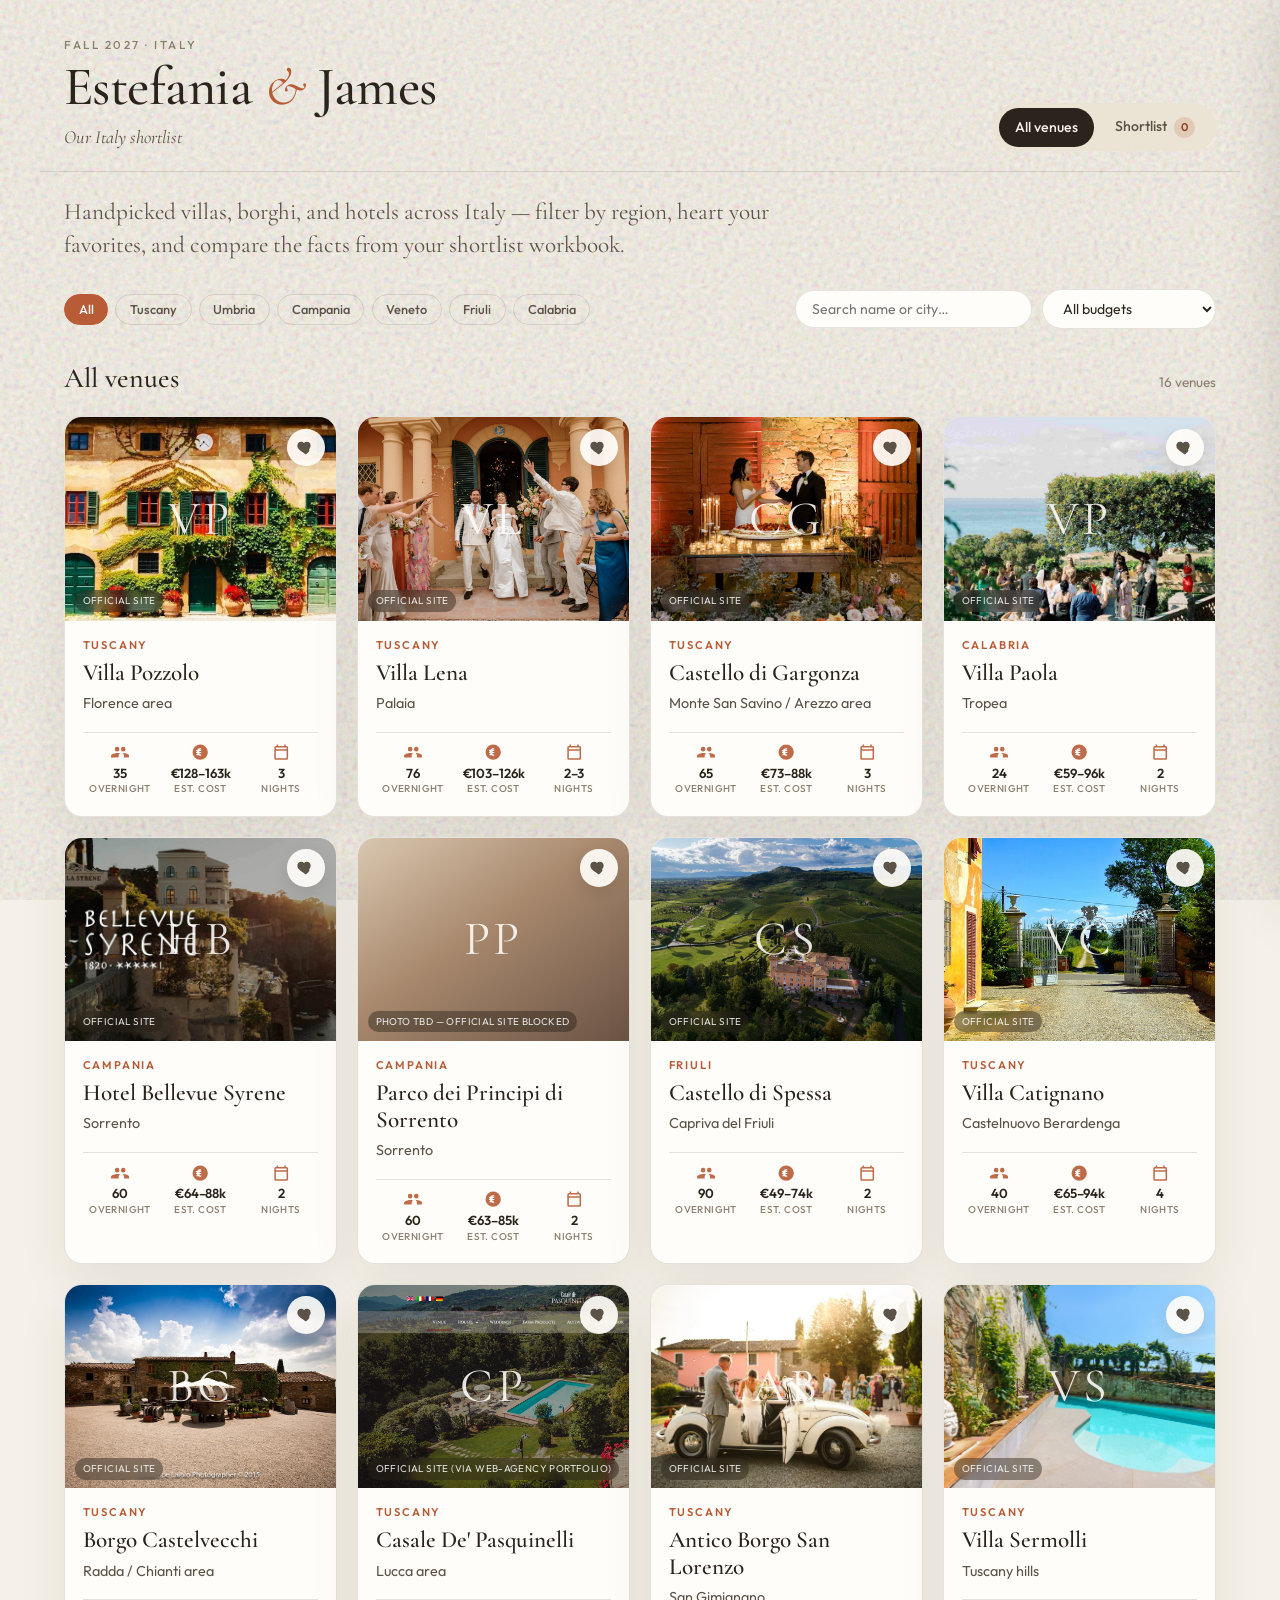
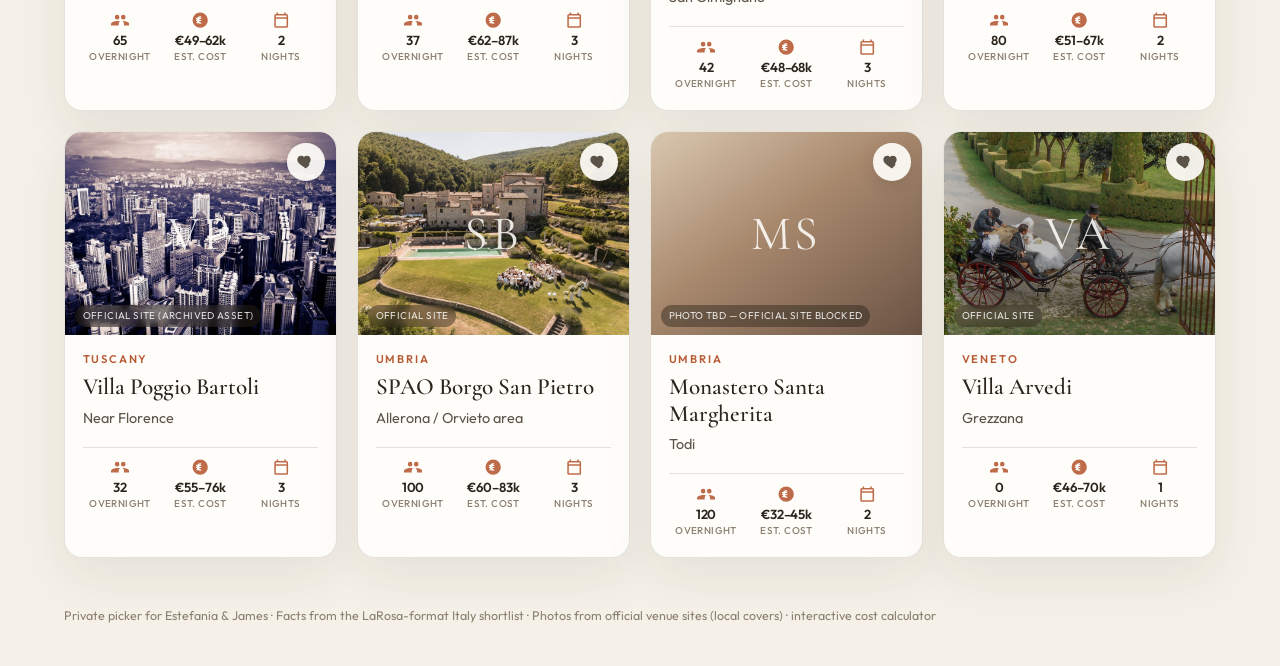
==== Estefania_James_Italy_Venues_standalone.html @ dce8885c "Initial Italy venues shortlist site for Estefania & James." ====
<!DOCTYPE html>
<html lang="en">
<head>
  <meta charset="UTF-8" />
  <meta name="viewport" content="width=device-width, initial-scale=1" />
  <meta name="theme-color" content="#f6f1e8" />
  <title>Estefania &amp; James · Italy Venues</title>
  <meta name="description" content="Private Italy wedding venue shortlist for Estefania & James — Fall 2027." />
  <link rel="preconnect" href="https://fonts.googleapis.com" />
  <link rel="preconnect" href="https://fonts.gstatic.com" crossorigin />
  <link href="https://fonts.googleapis.com/css2?family=Cormorant+Garamond:ital,wght@0,400;0,500;0,600;0,700;1,400;1,500&family=Outfit:wght@300;400;500;600&display=swap" rel="stylesheet" />
  <style>
:root {
  --cream: #f6f1e8;
  --cream-deep: #ebe3d4;
  --ink: #2a241c;
  --ink-soft: #5c5348;
  --muted: #8a7f70;
  --line: rgba(42, 36, 28, 0.12);
  --terracotta: #b85c38;
  --terracotta-deep: #8f3f22;
  --sage: #6b7f6a;
  --gold: #c4a574;
  --card: #fffdf9;
  --shadow: 0 18px 50px rgba(42, 36, 28, 0.08);
  --radius: 18px;
  --serif: "Cormorant Garamond", Georgia, "Times New Roman", serif;
  --sans: "Outfit", system-ui, -apple-system, sans-serif;
}

*, *::before, *::after { box-sizing: border-box; }

html { scroll-behavior: smooth; }

body {
  margin: 0;
  min-height: 100vh;
  background: var(--cream);
  color: var(--ink);
  font-family: var(--sans);
  font-weight: 400;
  line-height: 1.55;
  -webkit-font-smoothing: antialiased;
}

.grain {
  pointer-events: none;
  position: fixed;
  inset: 0;
  z-index: 0;
  opacity: 0.35;
  background-image: url("data:image/svg+xml,%3Csvg viewBox='0 0 200 200' xmlns='http://www.w3.org/2000/svg'%3E%3Cfilter id='n'%3E%3CfeTurbulence type='fractalNoise' baseFrequency='0.85' numOctaves='4' stitchTiles='stitch'/%3E%3C/filter%3E%3Crect width='100%25' height='100%25' filter='url(%23n)'/%3E%3C/svg%3E");
  mix-blend-mode: multiply;
}

.sr-only {
  position: absolute;
  width: 1px; height: 1px;
  padding: 0; margin: -1px;
  overflow: hidden; clip: rect(0,0,0,0);
  border: 0;
}

.site-header,
.hero-strip,
.toolbar,
.layout,
.site-footer {
  position: relative;
  z-index: 1;
}

.site-header {
  display: flex;
  flex-wrap: wrap;
  align-items: flex-end;
  justify-content: space-between;
  gap: 1.5rem;
  padding: 2.25rem 1.5rem 1.25rem;
  max-width: 1200px;
  margin: 0 auto;
  border-bottom: 1px solid var(--line);
}

.eyebrow {
  margin: 0 0 0.35rem;
  font-size: 0.72rem;
  letter-spacing: 0.22em;
  text-transform: uppercase;
  color: var(--muted);
  font-weight: 500;
}

.brand h1 {
  margin: 0;
  font-family: var(--serif);
  font-weight: 500;
  font-size: clamp(2.2rem, 5vw, 3.4rem);
  line-height: 1.05;
  letter-spacing: -0.01em;
}

.brand .amp {
  font-style: italic;
  color: var(--terracotta);
  font-weight: 400;
}

.tagline {
  margin: 0.4rem 0 0;
  font-family: var(--serif);
  font-style: italic;
  font-size: 1.15rem;
  color: var(--ink-soft);
}

.tabs {
  display: inline-flex;
  gap: 0.35rem;
  padding: 0.3rem;
  background: var(--cream-deep);
  border-radius: 999px;
}

.tab {
  appearance: none;
  border: 0;
  background: transparent;
  color: var(--ink-soft);
  font-family: var(--sans);
  font-size: 0.88rem;
  font-weight: 500;
  padding: 0.55rem 1rem;
  border-radius: 999px;
  cursor: pointer;
  transition: background 0.2s, color 0.2s;
}

.tab.is-active {
  background: var(--ink);
  color: var(--cream);
}

.badge {
  display: inline-grid;
  place-items: center;
  min-width: 1.3rem;
  height: 1.3rem;
  margin-left: 0.25rem;
  padding: 0 0.35rem;
  border-radius: 999px;
  background: var(--terracotta);
  color: white;
  font-size: 0.7rem;
  font-weight: 600;
  vertical-align: middle;
}

.tab:not(.is-active) .badge {
  background: rgba(184, 92, 56, 0.18);
  color: var(--terracotta-deep);
}

.hero-strip {
  max-width: 1200px;
  margin: 0 auto;
  padding: 1.5rem 1.5rem 0.5rem;
}

.hero-copy {
  margin: 0;
  max-width: 46rem;
  font-family: var(--serif);
  font-size: clamp(1.15rem, 2.4vw, 1.45rem);
  line-height: 1.4;
  color: var(--ink-soft);
}

.toolbar {
  max-width: 1200px;
  margin: 0 auto;
  padding: 1.25rem 1.5rem;
  display: flex;
  flex-wrap: wrap;
  gap: 1rem;
  align-items: center;
  justify-content: space-between;
}

.chips {
  display: flex;
  flex-wrap: wrap;
  gap: 0.45rem;
}

.chip {
  appearance: none;
  border: 1px solid var(--line);
  background: transparent;
  color: var(--ink-soft);
  font-family: var(--sans);
  font-size: 0.8rem;
  font-weight: 500;
  padding: 0.4rem 0.85rem;
  border-radius: 999px;
  cursor: pointer;
  transition: all 0.18s ease;
}

.chip:hover { border-color: var(--ink-soft); color: var(--ink); }

.chip.is-active {
  background: var(--terracotta);
  border-color: var(--terracotta);
  color: #fff;
}

.toolbar-right {
  display: flex;
  flex-wrap: wrap;
  gap: 0.6rem;
  align-items: center;
}

.search-wrap input,
#band-filter {
  font-family: var(--sans);
  font-size: 0.88rem;
  color: var(--ink);
  background: var(--card);
  border: 1px solid var(--line);
  border-radius: 999px;
  padding: 0.55rem 1rem;
  outline: none;
}

.search-wrap input {
  min-width: min(220px, 70vw);
}

.search-wrap input:focus,
#band-filter:focus {
  border-color: var(--terracotta);
  box-shadow: 0 0 0 3px rgba(184, 92, 56, 0.15);
}

.layout {
  max-width: 1200px;
  margin: 0 auto;
  padding: 0.5rem 1.5rem 3rem;
}

.dir-meta {
  display: flex;
  align-items: baseline;
  justify-content: space-between;
  gap: 1rem;
  margin-bottom: 1rem;
}

.dir-meta h2 {
  margin: 0;
  font-family: var(--serif);
  font-weight: 500;
  font-size: 1.75rem;
}

#result-count {
  margin: 0;
  color: var(--muted);
  font-size: 0.85rem;
}

.cards {
  display: grid;
  grid-template-columns: repeat(auto-fill, minmax(270px, 1fr));
  gap: 1.25rem;
}

.card {
  position: relative;
  background: var(--card);
  border: 1px solid var(--line);
  border-radius: var(--radius);
  overflow: hidden;
  box-shadow: var(--shadow);
  cursor: pointer;
  transition: transform 0.22s ease, box-shadow 0.22s ease;
  display: flex;
  flex-direction: column;
}

.card:hover {
  transform: translateY(-3px);
  box-shadow: 0 22px 55px rgba(42, 36, 28, 0.12);
}

.card-media {
  position: relative;
  aspect-ratio: 4 / 3;
  background: linear-gradient(145deg, #d9c7b0, #a8896e 45%, #6b5344);
  overflow: hidden;
}

.card-media img {
  width: 100%;
  height: 100%;
  object-fit: cover;
  display: block;
}

.card-media .monogram {
  position: absolute;
  inset: 0;
  display: grid;
  place-items: center;
  font-family: var(--serif);
  font-size: 3rem;
  color: rgba(255, 253, 249, 0.88);
  letter-spacing: 0.08em;
}

.card-media .credit {
  position: absolute;
  left: 0.65rem;
  bottom: 0.55rem;
  font-size: 0.62rem;
  letter-spacing: 0.04em;
  text-transform: uppercase;
  color: rgba(255,255,255,0.85);
  background: rgba(42,36,28,0.45);
  backdrop-filter: blur(4px);
  padding: 0.2rem 0.45rem;
  border-radius: 999px;
}

.heart {
  position: absolute;
  top: 0.7rem;
  right: 0.7rem;
  z-index: 2;
  width: 2.35rem;
  height: 2.35rem;
  border: 0;
  border-radius: 50%;
  background: rgba(255, 253, 249, 0.92);
  color: var(--ink-soft);
  cursor: pointer;
  display: grid;
  place-items: center;
  box-shadow: 0 6px 16px rgba(42,36,28,0.12);
  transition: transform 0.15s, color 0.15s, background 0.15s;
}

.heart:hover { transform: scale(1.08); }
.heart.is-on { color: var(--terracotta); background: #fff; }
.heart svg { width: 1.1rem; height: 1.1rem; fill: currentColor; }

.card-body {
  padding: 1rem 1.1rem 1.2rem;
  display: flex;
  flex-direction: column;
  gap: 0.35rem;
  flex: 1;
}

.card-region {
  margin: 0;
  font-size: 0.7rem;
  letter-spacing: 0.16em;
  text-transform: uppercase;
  color: var(--terracotta);
  font-weight: 600;
}

.card-body h3 {
  margin: 0;
  font-family: var(--serif);
  font-weight: 560;
  font-size: 1.45rem;
  line-height: 1.15;
}

.card-loc {
  margin: 0;
  color: var(--ink-soft);
  font-size: 0.9rem;
}

.card-stats {
  display: grid;
  grid-template-columns: repeat(3, 1fr);
  gap: 0.35rem;
  margin-top: 0.75rem;
  padding-top: 0.65rem;
  border-top: 1px solid var(--line);
}

.stat-icon {
  display: flex;
  flex-direction: column;
  align-items: center;
  text-align: center;
  gap: 0.25rem;
  min-width: 0;
}

.stat-icon svg {
  width: 1.15rem;
  height: 1.15rem;
  color: var(--terracotta);
  opacity: 0.9;
}

.stat-icon strong {
  display: block;
  font-size: 0.82rem;
  font-weight: 600;
  color: var(--ink);
  line-height: 1.2;
  letter-spacing: -0.01em;
}

.stat-icon span {
  display: block;
  font-size: 0.62rem;
  letter-spacing: 0.04em;
  text-transform: uppercase;
  color: var(--muted);
  font-weight: 500;
}

.pill {
  font-size: 0.72rem;
  font-weight: 500;
  color: var(--ink-soft);
  background: var(--cream-deep);
  padding: 0.28rem 0.55rem;
  border-radius: 999px;
}

.empty {
  text-align: center;
  padding: 3.5rem 1.5rem;
  border: 1px dashed var(--line);
  border-radius: var(--radius);
  background: rgba(255,253,249,0.5);
}

.empty-title {
  margin: 0 0 0.4rem;
  font-family: var(--serif);
  font-size: 1.6rem;
}

.empty-body {
  margin: 0 auto;
  max-width: 28rem;
  color: var(--ink-soft);
}

.site-footer {
  max-width: 1200px;
  margin: 0 auto;
  padding: 0 1.5rem 2.5rem;
  color: var(--muted);
  font-size: 0.78rem;
}

.site-footer p { margin: 0; }

/* Drawer */
.overlay {
  position: fixed;
  inset: 0;
  background: rgba(42, 36, 28, 0.42);
  backdrop-filter: blur(3px);
  z-index: 40;
  opacity: 0;
  transition: opacity 0.25s ease;
}

.overlay.is-open { opacity: 1; }

.drawer {
  position: fixed;
  top: 0;
  right: 0;
  height: 100%;
  width: min(540px, 100%);
  background: var(--cream);
  z-index: 50;
  transform: translateX(105%);
  transition: transform 0.3s cubic-bezier(0.22, 1, 0.36, 1);
  box-shadow: -20px 0 60px rgba(42,36,28,0.18);
  display: flex;
  flex-direction: column;
}

.drawer.is-open { transform: translateX(0); }

.drawer-close {
  position: absolute;
  top: 0.85rem;
  right: 0.85rem;
  z-index: 2;
  width: 2.4rem;
  height: 2.4rem;
  border: 0;
  border-radius: 50%;
  background: rgba(255,253,249,0.92);
  color: var(--ink);
  font-size: 1.5rem;
  line-height: 1;
  cursor: pointer;
  box-shadow: 0 4px 14px rgba(42,36,28,0.12);
}

.drawer-scroll {
  overflow-y: auto;
  flex: 1;
  -webkit-overflow-scrolling: touch;
}

.drawer-hero {
  position: relative;
  aspect-ratio: 16 / 10;
  background: linear-gradient(145deg, #d9c7b0, #a8896e 45%, #6b5344);
}

.drawer-hero img {
  width: 100%;
  height: 100%;
  object-fit: cover;
  display: block;
}

.drawer-hero .monogram {
  position: absolute;
  inset: 0;
  display: grid;
  place-items: center;
  font-family: var(--serif);
  font-size: 4rem;
  color: rgba(255,253,249,0.9);
}

.drawer-hero .credit {
  position: absolute;
  left: 1rem;
  bottom: 0.85rem;
  font-size: 0.65rem;
  letter-spacing: 0.05em;
  text-transform: uppercase;
  color: rgba(255,255,255,0.9);
  background: rgba(42,36,28,0.45);
  padding: 0.25rem 0.5rem;
  border-radius: 999px;
}

.drawer-body { padding: 1.4rem 1.4rem 2.5rem; }

.drawer-kicker {
  margin: 0 0 0.35rem;
  font-size: 0.72rem;
  letter-spacing: 0.18em;
  text-transform: uppercase;
  color: var(--terracotta);
  font-weight: 600;
}

#drawer-title,
.drawer-body h2 {
  margin: 0 0 0.35rem;
  font-family: var(--serif);
  font-weight: 550;
  font-size: clamp(1.8rem, 4vw, 2.3rem);
  line-height: 1.1;
}

.drawer-sub {
  margin: 0 0 1rem;
  color: var(--ink-soft);
}

.drawer-actions {
  display: flex;
  flex-wrap: wrap;
  gap: 0.55rem;
  margin-bottom: 1.4rem;
}

.btn {
  appearance: none;
  border: 1px solid var(--line);
  background: var(--card);
  color: var(--ink);
  font-family: var(--sans);
  font-size: 0.85rem;
  font-weight: 500;
  padding: 0.55rem 0.95rem;
  border-radius: 999px;
  cursor: pointer;
  text-decoration: none;
  display: inline-flex;
  align-items: center;
  gap: 0.35rem;
}

.btn-primary {
  background: var(--ink);
  border-color: var(--ink);
  color: var(--cream);
}

.btn-heart.is-on {
  color: var(--terracotta);
  border-color: rgba(184,92,56,0.35);
}

.stats {
  display: grid;
  grid-template-columns: 1fr 1fr;
  gap: 0.65rem;
  margin-bottom: 1.4rem;
}

.stat {
  background: var(--card);
  border: 1px solid var(--line);
  border-radius: 14px;
  padding: 0.75rem 0.85rem;
}

.stat dt {
  margin: 0;
  font-size: 0.68rem;
  letter-spacing: 0.12em;
  text-transform: uppercase;
  color: var(--muted);
}

.stat dd {
  margin: 0.25rem 0 0;
  font-family: var(--serif);
  font-size: 1.15rem;
  line-height: 1.25;
}

.section {
  margin-bottom: 1.25rem;
  padding-top: 0.25rem;
  border-top: 1px solid var(--line);
}

.section h3 {
  margin: 0.9rem 0 0.45rem;
  font-family: var(--serif);
  font-size: 1.25rem;
  font-weight: 560;
}

.section p,
.section li {
  margin: 0 0 0.55rem;
  color: var(--ink-soft);
  font-size: 0.92rem;
  white-space: pre-wrap;
}

.section ul {
  margin: 0;
  padding-left: 1.1rem;
}

.callout {
  background: rgba(184, 92, 56, 0.08);
  border-left: 3px solid var(--terracotta);
  padding: 0.85rem 1rem;
  border-radius: 0 12px 12px 0;
  margin: 0.6rem 0;
}

.callout strong {
  display: block;
  font-size: 0.72rem;
  letter-spacing: 0.14em;
  text-transform: uppercase;
  color: var(--terracotta-deep);
  margin-bottom: 0.25rem;
}

.confidence {
  display: inline-block;
  font-size: 0.75rem;
  font-weight: 600;
  padding: 0.25rem 0.6rem;
  border-radius: 999px;
  background: var(--cream-deep);
  color: var(--ink-soft);
}

body.drawer-open { overflow: hidden; }

@media (max-width: 640px) {
  .site-header { padding-top: 1.5rem; }
  .stats { grid-template-columns: 1fr; }
  .toolbar { padding-top: 0.75rem; }
  .cards { grid-template-columns: 1fr; }
}


/* —— 60-guest cost + calculator —— */
.cost-60 {
  background: linear-gradient(180deg, rgba(184,92,56,0.06), rgba(255,253,249,0.9));
  border: 1px solid var(--line);
  border-radius: 14px;
  padding: 1rem 1.1rem 1.15rem;
  margin: 1.1rem 0;
}
.cost-60 h3 { margin-top: 0; }
.cost-60-total {
  font-family: var(--serif);
  font-size: 1.45rem;
  margin: 0.35rem 0 0.75rem;
}
.cost-60-total .muted { font-size: 0.95rem; color: var(--muted); font-style: italic; }
.overflow-note {
  background: rgba(196,165,116,0.22);
  border-left: 3px solid var(--gold);
  padding: 0.55rem 0.75rem;
  border-radius: 0 8px 8px 0;
  font-size: 0.88rem;
  color: var(--ink-soft);
  margin: 0.5rem 0 0.75rem;
}
.table-wrap { overflow-x: auto; }
.cost-table {
  width: 100%;
  border-collapse: collapse;
  font-size: 0.86rem;
}
.cost-table th, .cost-table td {
  text-align: left;
  padding: 0.4rem 0.35rem;
  border-bottom: 1px solid var(--line);
  vertical-align: top;
}
.cost-table th { color: var(--muted); font-weight: 500; font-size: 0.72rem; text-transform: uppercase; letter-spacing: 0.06em; }
.cost-table td:last-child { text-align: right; white-space: nowrap; font-variant-numeric: tabular-nums; }
.src-tag {
  display: inline-block;
  margin-left: 0.35rem;
  font-size: 0.65rem;
  color: var(--muted);
  background: var(--cream-deep);
  padding: 0.1rem 0.35rem;
  border-radius: 999px;
  text-transform: uppercase;
  letter-spacing: 0.03em;
}
.assumptions {
  margin: 0.75rem 0 0;
  font-size: 0.78rem;
  color: var(--muted);
  line-height: 1.45;
}

.calc-panel {
  background: var(--card);
  border: 1px solid var(--line);
  border-radius: 14px;
  padding: 1rem 1.1rem 1.2rem;
  margin: 1rem 0 1.25rem;
  box-shadow: var(--shadow);
}
.calc-panel h3 {
  margin: 0 0 0.25rem;
  font-family: var(--serif);
  font-size: 1.35rem;
  font-weight: 600;
}
.calc-lead {
  margin: 0 0 0.9rem;
  font-size: 0.86rem;
  color: var(--ink-soft);
}
.calc-grid {
  display: grid;
  grid-template-columns: 1fr 1fr;
  gap: 0.75rem 1rem;
}
@media (max-width: 560px) {
  .calc-grid { grid-template-columns: 1fr; }
}
.calc-field {
  display: flex;
  flex-direction: column;
  gap: 0.35rem;
  font-size: 0.78rem;
  font-weight: 500;
  color: var(--ink-soft);
  letter-spacing: 0.02em;
}
.calc-field input[type="number"],
.calc-field select {
  font: inherit;
  font-size: 0.95rem;
  font-weight: 500;
  color: var(--ink);
  border: 1px solid var(--line);
  border-radius: 10px;
  padding: 0.5rem 0.65rem;
  background: #fff;
}
.calc-row {
  display: grid;
  grid-template-columns: 1fr 4.2rem;
  gap: 0.5rem;
  align-items: center;
}
.calc-row input[type="range"] { width: 100%; accent-color: var(--terracotta); }
.calc-totals {
  display: grid;
  grid-template-columns: 1fr 1fr;
  gap: 0.65rem;
  margin-top: 1rem;
}
@media (max-width: 560px) {
  .calc-totals { grid-template-columns: 1fr; }
}
.calc-total {
  background: var(--cream);
  border-radius: 12px;
  padding: 0.7rem 0.8rem;
  border: 1px solid var(--line);
}
.calc-total.primary {
  grid-column: 1 / -1;
  background: rgba(184,92,56,0.1);
  border-color: rgba(184,92,56,0.25);
}
.calc-total.host {
  background: rgba(107,127,106,0.12);
  border-color: rgba(107,127,106,0.28);
}
.calc-total .label {
  display: block;
  font-size: 0.68rem;
  text-transform: uppercase;
  letter-spacing: 0.08em;
  color: var(--muted);
  margin-bottom: 0.2rem;
}
.calc-total strong {
  display: block;
  font-family: var(--serif);
  font-size: 1.35rem;
  font-weight: 600;
  color: var(--ink);
  line-height: 1.15;
}
.calc-total em {
  display: block;
  margin-top: 0.2rem;
  font-size: 0.78rem;
  color: var(--ink-soft);
  font-style: normal;
}
.calc-details {
  margin-top: 0.75rem;
  font-size: 0.86rem;
}
.calc-details summary {
  cursor: pointer;
  color: var(--terracotta-deep);
  font-weight: 500;
}
.calc-lines {
  list-style: none;
  margin: 0.5rem 0 0;
  padding: 0;
}
.calc-lines li {
  display: flex;
  justify-content: space-between;
  gap: 1rem;
  padding: 0.28rem 0;
  border-bottom: 1px solid var(--line);
  color: var(--ink-soft);
}


</style>
</head>
<body>
  <div class="grain" aria-hidden="true"></div>

  <header class="site-header">
    <div class="brand">
      <p class="eyebrow">Fall 2027 · Italy</p>
      <h1>Estefania <span class="amp">&amp;</span> James</h1>
      <p class="tagline">Our Italy shortlist</p>
    </div>
    <nav class="tabs" role="tablist" aria-label="Views">
      <button class="tab is-active" data-view="all" role="tab" aria-selected="true">All venues</button>
      <button class="tab" data-view="shortlist" role="tab" aria-selected="false">
        Shortlist <span class="badge" id="shortlist-count">0</span>
      </button>
    </nav>
  </header>

  <section class="hero-strip" id="hero-strip">
    <p class="hero-copy">Handpicked villas, borghi, and hotels across Italy — filter by region, heart your favorites, and compare the facts from your shortlist workbook.</p>
  </section>

  <div class="toolbar" id="toolbar">
    <div class="chips" id="region-chips" aria-label="Filter by region"></div>
    <div class="toolbar-right">
      <label class="search-wrap">
        <span class="sr-only">Search venues</span>
        <input type="search" id="search" placeholder="Search name or city…" autocomplete="off" />
      </label>
      <select id="band-filter" aria-label="Budget band">
        <option value="all">All budgets</option>
        <option value="Large">Large (&gt; €60k)</option>
        <option value="Medium">Medium (€30–60k)</option>
        <option value="Modest">Modest (&lt; €30k)</option>
      </select>
    </div>
  </div>

  <main class="layout">
    <section class="directory" aria-live="polite">
      <div class="dir-meta">
        <h2 id="view-title">All venues</h2>
        <p id="result-count"></p>
      </div>
      <div class="cards" id="cards"></div>
      <div class="empty" id="empty" hidden>
        <p class="empty-title">No venues here yet</p>
        <p class="empty-body">Tap the heart on any card to save it to your shortlist. Favorites stay on this phone via local storage.</p>
      </div>
    </section>
  </main>

  <footer class="site-footer">
    <p>Private picker for Estefania &amp; James · Facts from the LaRosa-format Italy shortlist · Photos from official venue sites (local covers) · interactive cost calculator</p>
  </footer>

  <!-- Detail slide-over -->
  <div class="overlay" id="overlay" hidden></div>
  <aside class="drawer" id="drawer" aria-hidden="true" role="dialog" aria-modal="true" aria-labelledby="drawer-title">
    <button class="drawer-close" id="drawer-close" aria-label="Close details">&times;</button>
    <div class="drawer-scroll" id="drawer-content"></div>
  </aside>

  <script>
window.__EJ_VENUES__ = {
  "meta": {
    "title": "Estefania & James · Italy Venues",
    "subtitle": "Our Italy shortlist for Fall 2027",
    "couple": [
      "Estefania",
      "James"
    ],
    "planningNote": "Fall 2027 · September–October preferred · hosted full bar · destination weekend",
    "currency": "EUR",
    "venueCount": 16,
    "costAssumptions": "Italy destination averages used when the villa did not quote a line item (2025–2027 planning bands): planner €3–5k; photography €3–4.5k; videography €2.5–4k; florals/decor €3–6k; DJ/music €1–2k; ceremony/SIAE €0.5–1k; guest shuttles €1.5–3k. If no F&B quote: dinner+aperitivo+open bar ~€150–€220 pp; welcome party ~€50–€80 pp; brunch ~€25–€40 pp for a multi-day weekend. Contingency ~10%. Overflow lodging (when overnight capacity < guests needing rooms) estimated ~€180–€280 pp/night nearby.",
    "calculatorDefaults": {
      "weddingGuests": 60,
      "guestPayPerNight": 0,
      "minGuests": 20,
      "maxGuests": 150
    }
  },
  "venues": [
    {
      "id": "villa-pozzolo",
      "name": "Villa Pozzolo",
      "location": "Florence area, Tuscany",
      "city": "Florence area",
      "region": "Tuscany",
      "country": "Italy",
      "budgetBand": "Large",
      "dateRequirements": "3-night minimum. 2027 weekends still available (email): Mar 20; Apr 10, 24; May 8, 15; Jun 19; Jul 3, 10, 24; Aug 7, 14; Oct 30; Nov 6, 13, 20. No September dates shown.",
      "brochure": "See Vega email for full proposal (private attachment)",
      "pricesPackages": "2027 correspondence: €22,950 per night including stated package for up to 35 overnight guests.\n3-night minimum → €68,850 before other costs.\n(LaRosa Large older figure €19,490/night — prefer current €22,950 email rate.)\n9% gratuity on total bill (LaRosa). Confirm what “absolutely everything described above” includes.",
      "website": "https://villapozzolo.com/",
      "venueFee": "€22,950 / night (package for ≤35 overnight)",
      "guestsAccommodated": "~35 overnight; ~23 bedrooms",
      "discountsExtraFees": "9% gratuity required (LaRosa)",
      "backupIndoor": "TBD — ask venue",
      "minMaxNumbers": "35 overnight package; 100 needs overflow",
      "musicCurfew": "TBD — ask venue",
      "inHouseCatering": "Confirm inclusions in “everything” package",
      "foodPrice": "Confirm if in nightly rate — TBD without original proposal",
      "cake": "TBD — ask venue",
      "alcoholPrice": "TBD — ask venue",
      "overnightCapacity": "~35 (23 bedrooms)",
      "eventCapacity": "TBD — ask venue",
      "minNights": "3",
      "airportNotes": "Florence (FLR)",
      "allIn40": "€92k–€118k",
      "allIn100": "€118k–€155k",
      "bestFit": "High-budget private Tuscan house-party weekend",
      "watchOuts": "Only fall date shown Oct 30; obtain full inclusions & payment schedule",
      "confidence": "Low-medium",
      "sourceNotes": "Italian Venues 2027 email rate preferred over LaRosa €19,490/night",
      "correctedLocation": "",
      "image": "assets/covers/villa-pozzolo.jpg",
      "imageCredit": "Official site",
      "monogram": "VP",
      "allIn60": "€128k–€163k",
      "allIn60Low": 128321,
      "allIn60High": 162875,
      "allIn60Mid": 145598,
      "allIn60Breakdown": [
        {
          "item": "Venue / lodging buyout (3n)",
          "low": 68950,
          "high": 74466,
          "source": "quote"
        },
        {
          "item": "Gratuity (9%)",
          "low": 6206,
          "high": 6702,
          "source": "quote"
        },
        {
          "item": "F&B dinner+aperitivo+open bar (Italy avg)",
          "low": 9000,
          "high": 13200,
          "source": "italy-average"
        },
        {
          "item": "Welcome party (Italy avg)",
          "low": 3000,
          "high": 4800,
          "source": "italy-average"
        },
        {
          "item": "Farewell brunch (Italy avg)",
          "low": 1500,
          "high": 2400,
          "source": "italy-average"
        },
        {
          "item": "Overflow lodging ~25 guests × 3n (nearby hotel est.)",
          "low": 13500,
          "high": 21000,
          "source": "italy-average"
        },
        {
          "item": "Planner / coordinator (Italy avg)",
          "low": 3000,
          "high": 5000,
          "source": "italy-average"
        },
        {
          "item": "Florals / decor (Italy avg)",
          "low": 3000,
          "high": 6000,
          "source": "italy-average"
        },
        {
          "item": "Photography (Italy avg)",
          "low": 3000,
          "high": 4500,
          "source": "italy-average"
        },
        {
          "item": "Videography (Italy avg)",
          "low": 2500,
          "high": 4000,
          "source": "italy-average"
        },
        {
          "item": "DJ / music (Italy avg)",
          "low": 1000,
          "high": 2000,
          "source": "italy-average"
        },
        {
          "item": "Ceremony / SIAE (Italy avg)",
          "low": 500,
          "high": 1000,
          "source": "italy-average"
        },
        {
          "item": "Guest transport / shuttles (Italy avg)",
          "low": 1500,
          "high": 3000,
          "source": "italy-average"
        },
        {
          "item": "Contingency (10%)",
          "low": 11666,
          "high": 14807,
          "source": "assumption"
        }
      ],
      "allIn60Assumptions": "Italy destination averages used when the villa did not quote a line item (2025–2027 planning bands): planner €3–5k; photography €3–4.5k; videography €2.5–4k; florals/decor €3–6k; DJ/music €1–2k; ceremony/SIAE €0.5–1k; guest shuttles €1.5–3k. If no F&B quote: dinner+aperitivo+open bar ~€150–€220 pp; welcome party ~€50–€80 pp; brunch ~€25–€40 pp for a multi-day weekend. Contingency ~10%. Overflow lodging (when overnight capacity < guests needing rooms) estimated ~€180–€280 pp/night nearby. Onsite overnight capacity ~35 < 60 wedding guests — overflow lodging estimated for 25 guests.",
      "allIn60OverflowNote": "Onsite overnight capacity ~35 < 60 wedding guests — overflow lodging estimated for 25 guests.",
      "costModel": {
        "overnightCap": 35,
        "defaultNights": 3,
        "rentalTotal": 68950,
        "rentalPerNight": 22983.333333333332,
        "rentalSource": "quote",
        "fbPerGuest": null,
        "fbSource": null,
        "fbDinnerPerGuest": null,
        "fbBarPerGuest": null,
        "welcomePizzaBudget60": null,
        "drinksPerGuest": null,
        "ceremonyFee": null,
        "plannerQuoted": null,
        "djQuoted": null,
        "floralsMinQuoted": null,
        "gratPct": 0.09,
        "roomPerPersonPerNight": null,
        "dayVenue": false,
        "touristTaxPerNight": null,
        "rentalTotalHigh": null,
        "rentalLow": null
      }
    },
    {
      "id": "villa-lena",
      "name": "Villa Lena",
      "location": "Palaia, Tuscany",
      "city": "Palaia",
      "region": "Tuscany",
      "country": "Italy",
      "budgetBand": "Large",
      "dateRequirements": "2–3 nights min depending on season. 2027 availability (email): May 21–24, 24–27, 28–31; Jun 4–7, 28–Jul 1; Jul 2–5, 5–7; Aug 27–30; Sep 3–6, 6–9, 12–25, 17–20, 27–30; Oct entire month.",
      "brochure": "Villa_Lena_privatisation_rates 2027-NEW.pdf (via email; Gmail link in shortlist)",
      "pricesPackages": "QUOTED 2027 privatisation (prefer over older LaRosa “from €60k”):\n7–30 Sep weekend: €49,500 / 3 nights (3-night min).\nOct–Nov weekend: €33,250 / 2n or €45,400 / 3n.\nOct–Nov midweek: €28,100 / 2n or €40,750 / 3n.\nF&B estimate: €430 pp / 2 event days; €500–€600 pp / 3 days (pizza, aperitivo & dinner, 3h open bar, farewell).\nTourist tax €1.50 / guest / night; rental VAT/service included.",
      "website": "https://www.villa-lena.it/celebrate-with-us/weddings/",
      "venueFee": "€49,500 / 3n (Sep weekend 2027 quote)",
      "guestsAccommodated": "~76 overnight included; ~88 listed in LaRosa sheet",
      "discountsExtraFees": "Tourist tax €1.50 pp/n; F&B tax treatment unclear",
      "backupIndoor": "yes (LaRosa); rain-backup reserve advised",
      "minMaxNumbers": "ideal ~130 event (LaRosa); confirm",
      "musicCurfew": "No early curfew reported — confirm",
      "inHouseCatering": "yes",
      "foodPrice": "€500–€600 pp bundled 3-day F&B (venue estimate)",
      "cake": "TBD / often in F&B — confirm",
      "alcoholPrice": "3h open bar in F&B estimate; extras TBD",
      "overnightCapacity": "~76 (quoted included)",
      "eventCapacity": "~130–140 (confirm)",
      "minNights": "2–3 (season-dependent; Sep weekend often 3)",
      "airportNotes": "Pisa (PSA) / Florence (FLR)",
      "allIn40": "€75k–€105k",
      "allIn100": "€105k–€150k",
      "bestFit": "Polished multi-day, mostly self-contained destination wedding",
      "watchOuts": "High fixed buyout + expensive F&B; request exact Sep/Oct 2027 proposal & inclusions",
      "confidence": "Medium (strong quoted rental; F&B still estimate)",
      "sourceNotes": "Quoted rates sheet IDs 7–10 + Italian Venues email notes preferred over LaRosa Large older high-season ranges",
      "correctedLocation": "",
      "image": "assets/covers/villa-lena.webp",
      "imageCredit": "Official site",
      "monogram": "VL",
      "allIn60": "€103k–€126k",
      "allIn60Low": 103400,
      "allIn60High": 126456,
      "allIn60Mid": 114928,
      "allIn60Breakdown": [
        {
          "item": "Venue / lodging buyout (3n)",
          "low": 49500,
          "high": 53460,
          "source": "quote"
        },
        {
          "item": "F&B / banquet package",
          "low": 30000,
          "high": 36000,
          "source": "quote"
        },
        {
          "item": "Planner / coordinator (Italy avg)",
          "low": 3000,
          "high": 5000,
          "source": "italy-average"
        },
        {
          "item": "Florals / decor (Italy avg)",
          "low": 3000,
          "high": 6000,
          "source": "italy-average"
        },
        {
          "item": "Photography (Italy avg)",
          "low": 3000,
          "high": 4500,
          "source": "italy-average"
        },
        {
          "item": "Videography (Italy avg)",
          "low": 2500,
          "high": 4000,
          "source": "italy-average"
        },
        {
          "item": "DJ / music (Italy avg)",
          "low": 1000,
          "high": 2000,
          "source": "italy-average"
        },
        {
          "item": "Ceremony / SIAE (Italy avg)",
          "low": 500,
          "high": 1000,
          "source": "italy-average"
        },
        {
          "item": "Guest transport / shuttles (Italy avg)",
          "low": 1500,
          "high": 3000,
          "source": "italy-average"
        },
        {
          "item": "Contingency (10%)",
          "low": 9400,
          "high": 11496,
          "source": "assumption"
        }
      ],
      "allIn60Assumptions": "Italy destination averages used when the villa did not quote a line item (2025–2027 planning bands): planner €3–5k; photography €3–4.5k; videography €2.5–4k; florals/decor €3–6k; DJ/music €1–2k; ceremony/SIAE €0.5–1k; guest shuttles €1.5–3k. If no F&B quote: dinner+aperitivo+open bar ~€150–€220 pp; welcome party ~€50–€80 pp; brunch ~€25–€40 pp for a multi-day weekend. Contingency ~10%. Overflow lodging (when overnight capacity < guests needing rooms) estimated ~€180–€280 pp/night nearby.",
      "allIn60OverflowNote": "",
      "costModel": {
        "overnightCap": 76,
        "defaultNights": 3,
        "rentalTotal": 49500,
        "rentalPerNight": 16500.0,
        "rentalSource": "quote",
        "fbPerGuest": 550,
        "fbSource": "quote",
        "fbDinnerPerGuest": null,
        "fbBarPerGuest": null,
        "welcomePizzaBudget60": null,
        "drinksPerGuest": null,
        "ceremonyFee": null,
        "plannerQuoted": null,
        "djQuoted": null,
        "floralsMinQuoted": null,
        "gratPct": null,
        "roomPerPersonPerNight": null,
        "dayVenue": false,
        "touristTaxPerNight": 1.5,
        "rentalTotalHigh": null,
        "rentalLow": null
      }
    },
    {
      "id": "castello-di-gargonza",
      "name": "Castello di Gargonza",
      "location": "Tuscany — Arezzo",
      "city": "Monte San Savino / Arezzo area",
      "region": "Tuscany",
      "country": "Italy",
      "budgetBand": "Large",
      "dateRequirements": "Minimum of 3 nights",
      "brochure": "Brochure wedding eng - WP.pdf; NEW wedding tariffs 2025_compressed.pdf",
      "pricesPackages": "€14,000 a night (accommodation/venue). Planner ~€3,500. In-house catering ~€170 pp. Public brochure mainly descriptive — request 2027 tariff.",
      "website": "https://gargonza.it/",
      "venueFee": "n/a (nightly buyout)",
      "guestsAccommodated": "65 overnight",
      "discountsExtraFees": "€3,500 planner fees",
      "backupIndoor": "TBD — ask venue",
      "minMaxNumbers": "65 (overnight focus)",
      "musicCurfew": "TBD — ask venue",
      "inHouseCatering": "yes",
      "foodPrice": "€170 pp",
      "cake": "TBD — ask venue",
      "alcoholPrice": "TBD — ask venue",
      "overnightCapacity": "~65",
      "eventCapacity": "TBD (100 needs overflow lodging)",
      "minNights": "3",
      "airportNotes": "Florence (FLR) / Perugia — confirm",
      "allIn40": "€65k–€82k",
      "allIn100": "€95k–€125k",
      "bestFit": "Immersive Tuscan village weekend with strong atmosphere",
      "watchOuts": "Large fixed accommodation; catering/bar need 2027 quote; pricing docs may be older",
      "confidence": "Medium-low",
      "sourceNotes": "Merged LaRosa Large Budget row + Italian Venues AI Summary",
      "correctedLocation": "",
      "image": "assets/covers/castello-di-gargonza.jpg",
      "imageCredit": "Official site",
      "monogram": "CG",
      "allIn60": "€73k–€88k",
      "allIn60Low": 73359,
      "allIn60High": 88077,
      "allIn60Mid": 80718,
      "allIn60Breakdown": [
        {
          "item": "Venue / lodging buyout (3n)",
          "low": 42000,
          "high": 45360,
          "source": "quote"
        },
        {
          "item": "F&B / banquet package",
          "low": 9690,
          "high": 10710,
          "source": "quote"
        },
        {
          "item": "Planner / coordinator",
          "low": 3500,
          "high": 3500,
          "source": "quote"
        },
        {
          "item": "Florals / decor (Italy avg)",
          "low": 3000,
          "high": 6000,
          "source": "italy-average"
        },
        {
          "item": "Photography (Italy avg)",
          "low": 3000,
          "high": 4500,
          "source": "italy-average"
        },
        {
          "item": "Videography (Italy avg)",
          "low": 2500,
          "high": 4000,
          "source": "italy-average"
        },
        {
          "item": "DJ / music (Italy avg)",
          "low": 1000,
          "high": 2000,
          "source": "italy-average"
        },
        {
          "item": "Ceremony / SIAE (Italy avg)",
          "low": 500,
          "high": 1000,
          "source": "italy-average"
        },
        {
          "item": "Guest transport / shuttles (Italy avg)",
          "low": 1500,
          "high": 3000,
          "source": "italy-average"
        },
        {
          "item": "Contingency (10%)",
          "low": 6669,
          "high": 8007,
          "source": "assumption"
        }
      ],
      "allIn60Assumptions": "Italy destination averages used when the villa did not quote a line item (2025–2027 planning bands): planner €3–5k; photography €3–4.5k; videography €2.5–4k; florals/decor €3–6k; DJ/music €1–2k; ceremony/SIAE €0.5–1k; guest shuttles €1.5–3k. If no F&B quote: dinner+aperitivo+open bar ~€150–€220 pp; welcome party ~€50–€80 pp; brunch ~€25–€40 pp for a multi-day weekend. Contingency ~10%. Overflow lodging (when overnight capacity < guests needing rooms) estimated ~€180–€280 pp/night nearby.",
      "allIn60OverflowNote": "",
      "costModel": {
        "overnightCap": 65,
        "defaultNights": 3,
        "rentalTotal": 42000,
        "rentalPerNight": 14000.0,
        "rentalSource": "quote",
        "fbPerGuest": 170,
        "fbSource": "quote",
        "fbDinnerPerGuest": null,
        "fbBarPerGuest": null,
        "welcomePizzaBudget60": null,
        "drinksPerGuest": null,
        "ceremonyFee": null,
        "plannerQuoted": 3500,
        "djQuoted": null,
        "floralsMinQuoted": null,
        "gratPct": null,
        "roomPerPersonPerNight": null,
        "dayVenue": false,
        "touristTaxPerNight": null,
        "rentalTotalHigh": null,
        "rentalLow": null
      }
    },
    {
      "id": "villa-paola",
      "name": "Villa Paola",
      "location": "Tropea, Calabria",
      "city": "Tropea",
      "region": "Calabria",
      "country": "Italy",
      "budgetBand": "Medium",
      "dateRequirements": "Exclusive buyout; 2-night minimum",
      "brochure": "https://media.blastness.info/964/VP_Wedding_ENG_25_V_mail.pdf",
      "pricesPackages": "April/October €7,000 per night; May–September €12,000 per night.\n12 double rooms with breakfast for 24 overnight.\nCatering in-house but NOT included in nightly rate.\nOutdoor event capacity 90; indoor dinner backup 50; one room limited to 40.",
      "website": "https://www.villapaolatropea.it/en/",
      "venueFee": "€7k (Apr/Oct) or €12k (May–Sep) per night",
      "guestsAccommodated": "24 overnight; event max 90 outdoor / 50 indoor dinner",
      "discountsExtraFees": "Private transfers extra",
      "backupIndoor": "Indoor dinner backup ~50; one room ~40",
      "minMaxNumbers": "max 90 outdoor; indoor limits 40–50",
      "musicCurfew": "TBD — ask venue",
      "inHouseCatering": "yes (not included in room rate)",
      "foodPrice": "TBD — ask venue",
      "cake": "TBD — ask venue",
      "alcoholPrice": "TBD — ask venue",
      "overnightCapacity": "24",
      "eventCapacity": "90 outdoor / 50 indoor dinner",
      "minNights": "2",
      "airportNotes": "Lamezia Terme (SUF) ~60 km / ~1 hour; private transfers extra",
      "allIn40": "€39k–€58k",
      "allIn100": "Not viable (max 90; ~€62k–€88k at 90)",
      "bestFit": "Scenic design-forward Calabria wedding of 40–60, especially October",
      "watchOuts": "Indoor backup limited; most guests need off-site lodging",
      "confidence": "High on venue terms; medium on all-in",
      "sourceNotes": "Italian Venues AI Summary + public brochure PDF",
      "correctedLocation": "",
      "image": "assets/covers/villa-paola.jpg",
      "imageCredit": "Official site",
      "monogram": "VP",
      "allIn60": "€59k–€96k",
      "allIn60Low": 58806,
      "allIn60High": 96426,
      "allIn60Mid": 77616,
      "allIn60Breakdown": [
        {
          "item": "Venue / lodging buyout (2n)",
          "low": 14000,
          "high": 24000,
          "source": "quote"
        },
        {
          "item": "F&B dinner+aperitivo+open bar (Italy avg)",
          "low": 9000,
          "high": 13200,
          "source": "italy-average"
        },
        {
          "item": "Welcome party (Italy avg)",
          "low": 3000,
          "high": 4800,
          "source": "italy-average"
        },
        {
          "item": "Overflow lodging ~36 guests × 2n (nearby hotel est.)",
          "low": 12960,
          "high": 20160,
          "source": "italy-average"
        },
        {
          "item": "Planner / coordinator (Italy avg)",
          "low": 3000,
          "high": 5000,
          "source": "italy-average"
        },
        {
          "item": "Florals / decor (Italy avg)",
          "low": 3000,
          "high": 6000,
          "source": "italy-average"
        },
        {
          "item": "Photography (Italy avg)",
          "low": 3000,
          "high": 4500,
          "source": "italy-average"
        },
        {
          "item": "Videography (Italy avg)",
          "low": 2500,
          "high": 4000,
          "source": "italy-average"
        },
        {
          "item": "DJ / music (Italy avg)",
          "low": 1000,
          "high": 2000,
          "source": "italy-average"
        },
        {
          "item": "Ceremony / SIAE (Italy avg)",
          "low": 500,
          "high": 1000,
          "source": "italy-average"
        },
        {
          "item": "Guest transport / shuttles (Italy avg)",
          "low": 1500,
          "high": 3000,
          "source": "italy-average"
        },
        {
          "item": "Contingency (10%)",
          "low": 5346,
          "high": 8766,
          "source": "assumption"
        }
      ],
      "allIn60Assumptions": "Italy destination averages used when the villa did not quote a line item (2025–2027 planning bands): planner €3–5k; photography €3–4.5k; videography €2.5–4k; florals/decor €3–6k; DJ/music €1–2k; ceremony/SIAE €0.5–1k; guest shuttles €1.5–3k. If no F&B quote: dinner+aperitivo+open bar ~€150–€220 pp; welcome party ~€50–€80 pp; brunch ~€25–€40 pp for a multi-day weekend. Contingency ~10%. Overflow lodging (when overnight capacity < guests needing rooms) estimated ~€180–€280 pp/night nearby. Onsite overnight capacity ~24 < 60 wedding guests — overflow lodging estimated for 36 guests.",
      "allIn60OverflowNote": "Onsite overnight capacity ~24 < 60 wedding guests — overflow lodging estimated for 36 guests.",
      "costModel": {
        "overnightCap": 24,
        "defaultNights": 2,
        "rentalTotal": 14000,
        "rentalPerNight": 7000,
        "rentalSource": "quote",
        "fbPerGuest": null,
        "fbSource": null,
        "fbDinnerPerGuest": null,
        "fbBarPerGuest": null,
        "welcomePizzaBudget60": null,
        "drinksPerGuest": null,
        "ceremonyFee": null,
        "plannerQuoted": null,
        "djQuoted": null,
        "floralsMinQuoted": null,
        "gratPct": null,
        "roomPerPersonPerNight": null,
        "dayVenue": false,
        "touristTaxPerNight": null,
        "rentalTotalHigh": 24000,
        "rentalLow": null
      }
    },
    {
      "id": "hotel-bellevue-syrene",
      "name": "Hotel Bellevue Syrene",
      "location": "Sorrento, Campania",
      "city": "Sorrento",
      "region": "Campania",
      "country": "Italy",
      "budgetBand": "Medium",
      "dateRequirements": "Public guidance: weddings normally ~90 guests; smaller by exception — ask for 40-guest waiver",
      "brochure": "TBD — ask venue",
      "pricesPackages": "Banquet menu about €230–€270 pp.\nPackage typically includes welcome cocktail, cake, wine/sparkling/coffee/liqueurs, printed menus/seating, seasonal flowers/candles, wedding-night suite, parking, children’s entertainment, musical entertainment with sound system — confirm 2027.\nTerrace/indoor can handle 100+. Full 51-room buyout not assumed in estimate.",
      "website": "https://www.bellevue.it/en/book-holiday-sorrento",
      "venueFee": "Typically baked into banquet/minimum — TBD written quote",
      "guestsAccommodated": "Hotel rooms (51-room property); confirm block",
      "discountsExtraFees": "Upgraded full cocktail bar, enhanced florals/music extra",
      "backupIndoor": "yes",
      "minMaxNumbers": "Normal min ~90; smaller by exception; 100+ capacity",
      "musicCurfew": "TBD — ask venue",
      "inHouseCatering": "yes",
      "foodPrice": "€230–€270 pp banquet",
      "cake": "Typically included in package",
      "alcoholPrice": "Wine/sparkling/liqueurs in package; upgraded full bar extra",
      "overnightCapacity": "Hotel inventory — confirm block size",
      "eventCapacity": "100+",
      "minNights": "TBD — ask venue",
      "airportNotes": "Naples (NAP); ferry/train to Sorrento",
      "allIn40": "€35k–€50k only if small-wedding exception granted",
      "allIn100": "€45k–€65k (excl. full hotel buyout)",
      "bestFit": "Elegant bundled Sorrento hotel celebration",
      "watchOuts": "90-guest norm; confirm exception for 40; tax/service treatment",
      "confidence": "Medium-high",
      "sourceNotes": "Italian Venues AI Summary + bellevue.it",
      "correctedLocation": "",
      "image": "assets/covers/hotel-bellevue-syrene.jpg",
      "imageCredit": "Official site",
      "monogram": "HB",
      "allIn60": "€64k–€88k",
      "allIn60Low": 64394,
      "allIn60High": 88374,
      "allIn60Mid": 76384,
      "allIn60Breakdown": [
        {
          "item": "Venue / lodging buyout (2n)",
          "low": 0,
          "high": 0,
          "source": "quote"
        },
        {
          "item": "F&B / banquet package",
          "low": 13800,
          "high": 16200,
          "source": "quote"
        },
        {
          "item": "Guest rooms estimate (2n, Italy hotel avg)",
          "low": 30240,
          "high": 38640,
          "source": "italy-average-hotel"
        },
        {
          "item": "Planner / coordinator (Italy avg)",
          "low": 3000,
          "high": 5000,
          "source": "italy-average"
        },
        {
          "item": "Florals / decor (Italy avg)",
          "low": 3000,
          "high": 6000,
          "source": "italy-average"
        },
        {
          "item": "Photography (Italy avg)",
          "low": 3000,
          "high": 4500,
          "source": "italy-average"
        },
        {
          "item": "Videography (Italy avg)",
          "low": 2500,
          "high": 4000,
          "source": "italy-average"
        },
        {
          "item": "DJ / music (Italy avg)",
          "low": 1000,
          "high": 2000,
          "source": "italy-average"
        },
        {
          "item": "Ceremony / SIAE (Italy avg)",
          "low": 500,
          "high": 1000,
          "source": "italy-average"
        },
        {
          "item": "Guest transport / shuttles (Italy avg)",
          "low": 1500,
          "high": 3000,
          "source": "italy-average"
        },
        {
          "item": "Contingency (10%)",
          "low": 5854,
          "high": 8034,
          "source": "assumption"
        }
      ],
      "allIn60Assumptions": "Italy destination averages used when the villa did not quote a line item (2025–2027 planning bands): planner €3–5k; photography €3–4.5k; videography €2.5–4k; florals/decor €3–6k; DJ/music €1–2k; ceremony/SIAE €0.5–1k; guest shuttles €1.5–3k. If no F&B quote: dinner+aperitivo+open bar ~€150–€220 pp; welcome party ~€50–€80 pp; brunch ~€25–€40 pp for a multi-day weekend. Contingency ~10%. Overflow lodging (when overnight capacity < guests needing rooms) estimated ~€180–€280 pp/night nearby.",
      "allIn60OverflowNote": "",
      "costModel": {
        "overnightCap": 60,
        "defaultNights": 2,
        "rentalTotal": 0,
        "rentalPerNight": null,
        "rentalSource": "quote",
        "fbPerGuest": 250,
        "fbSource": "quote",
        "fbDinnerPerGuest": null,
        "fbBarPerGuest": null,
        "welcomePizzaBudget60": null,
        "drinksPerGuest": null,
        "ceremonyFee": null,
        "plannerQuoted": null,
        "djQuoted": null,
        "floralsMinQuoted": null,
        "gratPct": null,
        "roomPerPersonPerNight": 280,
        "dayVenue": false,
        "touristTaxPerNight": null,
        "rentalTotalHigh": null,
        "rentalLow": null
      }
    },
    {
      "id": "parco-dei-principi-di-sorrento",
      "name": "Parco dei Principi di Sorrento",
      "location": "Sorrento, Campania",
      "city": "Sorrento",
      "region": "Campania",
      "country": "Italy",
      "budgetBand": "Medium",
      "dateRequirements": "TBD — ask venue for Fall 2027 availability & any minimums",
      "brochure": "Wedding package text in Italian Venues AI Summary; https://www.hotelparcoprincipi.com/en/events.html",
      "pricesPackages": "WEDDING PACKAGE 2027: €280.00 per person including 10% VAT.\nIncludes: welcome aperitif (6 finger-food specialties); four-course gastronomic menu; water + selection of local wines; buffet of 6 mini pastries; bespoke wedding cake; printed menus; seating chart; white table linen; cream chair covers.\nLodging / buyout / bar upgrades / ceremony fees NOT in this package line — ask venue.\nThird-party listings note capacity roughly 10–170; confirm official.",
      "website": "https://www.hotelparcoprincipi.com/en/",
      "venueFee": "Typically in package / TBD separate room hire",
      "guestsAccommodated": "Hotel rooms — confirm block; event listings ~10–170",
      "discountsExtraFees": "Upgrades beyond package TBD",
      "backupIndoor": "yes (Sedowa Room etc.)",
      "minMaxNumbers": "Listings ~10–170 — confirm with hotel",
      "musicCurfew": "TBD — ask venue",
      "inHouseCatering": "yes",
      "foodPrice": "€280 pp package 2027 (incl. 10% VAT) — see inclusions",
      "cake": "Included (bespoke wedding cake)",
      "alcoholPrice": "Local wines in package; full open bar TBD",
      "overnightCapacity": "Hotel inventory — TBD block",
      "eventCapacity": "~10–170 (third-party; confirm)",
      "minNights": "TBD — ask venue",
      "airportNotes": "Naples (NAP); Sorrento transfers",
      "allIn40": "€25k–€40k planning (package €11.2k + rooms/extras TBD)",
      "allIn100": "€40k–€65k planning (package €28k + rooms/extras TBD)",
      "bestFit": "Sorrento sea-view hotel wedding with clear 2027 per-person F&B package",
      "watchOuts": "Confirm lodging costs, ceremony space fees, bar upgrades, Fall 2027 dates",
      "confidence": "High on €280 pp package; medium-low on all-in lodging",
      "sourceNotes": "Italian Venues AI Summary package text (NEW) + hotelparcoprincipi.com",
      "correctedLocation": "",
      "image": "",
      "imageCredit": "Photo TBD — official site blocked",
      "monogram": "PP",
      "allIn60": "€63k–€85k",
      "allIn60Low": 63206,
      "allIn60High": 85404,
      "allIn60Mid": 74305,
      "allIn60Breakdown": [
        {
          "item": "F&B / banquet package",
          "low": 15960,
          "high": 17640,
          "source": "quote"
        },
        {
          "item": "Guest rooms estimate (2n, Italy hotel avg)",
          "low": 27000,
          "high": 34500,
          "source": "italy-average-hotel"
        },
        {
          "item": "Planner / coordinator (Italy avg)",
          "low": 3000,
          "high": 5000,
          "source": "italy-average"
        },
        {
          "item": "Florals / decor (Italy avg)",
          "low": 3000,
          "high": 6000,
          "source": "italy-average"
        },
        {
          "item": "Photography (Italy avg)",
          "low": 3000,
          "high": 4500,
          "source": "italy-average"
        },
        {
          "item": "Videography (Italy avg)",
          "low": 2500,
          "high": 4000,
          "source": "italy-average"
        },
        {
          "item": "DJ / music (Italy avg)",
          "low": 1000,
          "high": 2000,
          "source": "italy-average"
        },
        {
          "item": "Ceremony / SIAE (Italy avg)",
          "low": 500,
          "high": 1000,
          "source": "italy-average"
        },
        {
          "item": "Guest transport / shuttles (Italy avg)",
          "low": 1500,
          "high": 3000,
          "source": "italy-average"
        },
        {
          "item": "Contingency (10%)",
          "low": 5746,
          "high": 7764,
          "source": "assumption"
        }
      ],
      "allIn60Assumptions": "Italy destination averages used when the villa did not quote a line item (2025–2027 planning bands): planner €3–5k; photography €3–4.5k; videography €2.5–4k; florals/decor €3–6k; DJ/music €1–2k; ceremony/SIAE €0.5–1k; guest shuttles €1.5–3k. If no F&B quote: dinner+aperitivo+open bar ~€150–€220 pp; welcome party ~€50–€80 pp; brunch ~€25–€40 pp for a multi-day weekend. Contingency ~10%. Overflow lodging (when overnight capacity < guests needing rooms) estimated ~€180–€280 pp/night nearby.",
      "allIn60OverflowNote": "",
      "costModel": {
        "overnightCap": 60,
        "defaultNights": 2,
        "rentalTotal": 0,
        "rentalPerNight": null,
        "rentalSource": null,
        "fbPerGuest": 280,
        "fbSource": "quote",
        "fbDinnerPerGuest": null,
        "fbBarPerGuest": null,
        "welcomePizzaBudget60": null,
        "drinksPerGuest": null,
        "ceremonyFee": null,
        "plannerQuoted": null,
        "djQuoted": null,
        "floralsMinQuoted": null,
        "gratPct": null,
        "roomPerPersonPerNight": 250,
        "dayVenue": false,
        "touristTaxPerNight": null,
        "rentalTotalHigh": null,
        "rentalLow": null
      }
    },
    {
      "id": "castello-di-spessa",
      "name": "Castello di Spessa",
      "location": "Collio, Friuli-Venezia Giulia",
      "city": "Capriva del Friuli",
      "region": "Friuli",
      "country": "Italy",
      "budgetBand": "Medium",
      "dateRequirements": "Weekend weddings require min 65 adults. For intimate ~40: weekday Mon–Thu (no min) OR Ristorante La Tavernetta (no stated min).",
      "brochure": "https://castellodispessa.it/en/weddings/ (2024 bilingual brochure on site)",
      "pricesPackages": "Rental/catering/bar/lodging prices NOT public — request line-item Sep/Oct 2027 quote.\nIn-house catering via La Tavernetta; estate wines; ~43 rooms across castle/Tavernetta/vineyard apts.\nCan host up to ~300 ceremony/reception; overnight 90+ in resort.",
      "website": "https://www.castellodispessa.it/",
      "venueFee": "TBD — ask venue",
      "guestsAccommodated": "~90+ overnight (43 rooms); event to ~300",
      "discountsExtraFees": "TBD — ask venue",
      "backupIndoor": "yes (stately halls + Tavernetta)",
      "minMaxNumbers": "Weekend min 65 adults; weekday/Tavernetta no min stated; max ~300",
      "musicCurfew": "TBD — ask venue",
      "inHouseCatering": "yes (La Tavernetta)",
      "foodPrice": "TBD — ask venue",
      "cake": "TBD — ask venue",
      "alcoholPrice": "Estate wines available — package TBD",
      "overnightCapacity": "~90+",
      "eventCapacity": "up to ~300",
      "minNights": "TBD — ask venue",
      "airportNotes": "Trieste (TRS) / Venice (VCE) — confirm",
      "allIn40": "€32k–€48k (weekday or Tavernetta path)",
      "allIn100": "€58k–€85k",
      "bestFit": "Wine-country Collio celebration, especially above weekend minimum",
      "watchOuts": "Least price-transparent; NOT Tuscany; get written 2027 quote before comparing",
      "confidence": "Low",
      "sourceNotes": "Italian Venues correspondence + castellodispessa.it public pages; no invent prices",
      "correctedLocation": "Collio / Capriva del Friuli, Friuli — NOT Tuscany",
      "image": "assets/covers/castello-di-spessa.jpg",
      "imageCredit": "Official site",
      "monogram": "CS",
      "allIn60": "€49k–€74k",
      "allIn60Low": 48785,
      "allIn60High": 74415,
      "allIn60Mid": 61600,
      "allIn60Breakdown": [
        {
          "item": "Venue / stay (estimated from prior all-in planning)",
          "low": 17850,
          "high": 24150,
          "source": "derived"
        },
        {
          "item": "F&B dinner+aperitivo+open bar (Italy avg)",
          "low": 9000,
          "high": 13200,
          "source": "italy-average"
        },
        {
          "item": "Welcome party (Italy avg)",
          "low": 3000,
          "high": 4800,
          "source": "italy-average"
        },
        {
          "item": "Planner / coordinator (Italy avg)",
          "low": 3000,
          "high": 5000,
          "source": "italy-average"
        },
        {
          "item": "Florals / decor (Italy avg)",
          "low": 3000,
          "high": 6000,
          "source": "italy-average"
        },
        {
          "item": "Photography (Italy avg)",
          "low": 3000,
          "high": 4500,
          "source": "italy-average"
        },
        {
          "item": "Videography (Italy avg)",
          "low": 2500,
          "high": 4000,
          "source": "italy-average"
        },
        {
          "item": "DJ / music (Italy avg)",
          "low": 1000,
          "high": 2000,
          "source": "italy-average"
        },
        {
          "item": "Ceremony / SIAE (Italy avg)",
          "low": 500,
          "high": 1000,
          "source": "italy-average"
        },
        {
          "item": "Guest transport / shuttles (Italy avg)",
          "low": 1500,
          "high": 3000,
          "source": "italy-average"
        },
        {
          "item": "Contingency (10%)",
          "low": 4435,
          "high": 6765,
          "source": "assumption"
        }
      ],
      "allIn60Assumptions": "Italy destination averages used when the villa did not quote a line item (2025–2027 planning bands): planner €3–5k; photography €3–4.5k; videography €2.5–4k; florals/decor €3–6k; DJ/music €1–2k; ceremony/SIAE €0.5–1k; guest shuttles €1.5–3k. If no F&B quote: dinner+aperitivo+open bar ~€150–€220 pp; welcome party ~€50–€80 pp; brunch ~€25–€40 pp for a multi-day weekend. Contingency ~10%. Overflow lodging (when overnight capacity < guests needing rooms) estimated ~€180–€280 pp/night nearby.",
      "allIn60OverflowNote": "",
      "costModel": {
        "overnightCap": 90,
        "defaultNights": 2,
        "rentalTotal": null,
        "rentalPerNight": null,
        "rentalSource": null,
        "fbPerGuest": null,
        "fbSource": null,
        "fbDinnerPerGuest": null,
        "fbBarPerGuest": null,
        "welcomePizzaBudget60": null,
        "drinksPerGuest": null,
        "ceremonyFee": null,
        "plannerQuoted": null,
        "djQuoted": null,
        "floralsMinQuoted": null,
        "gratPct": null,
        "roomPerPersonPerNight": null,
        "dayVenue": false,
        "touristTaxPerNight": null,
        "rentalTotalHigh": null,
        "rentalLow": null
      }
    },
    {
      "id": "villa-catignano",
      "name": "Villa Catignano",
      "location": "Castelnuovo Berardenga / Chianti near Siena, Tuscany",
      "city": "Castelnuovo Berardenga",
      "region": "Tuscany",
      "country": "Italy",
      "budgetBand": "Medium",
      "dateRequirements": "Normally 4-night min for villa; exceptional 3-night whole property (not Jul/Aug).\n2027 availability notes: Mar 5–9, 15–19; Jul maybe 22–26; Sep maybe 27–Oct 1 (know by 27 Sep); Nov several windows 4–26.",
      "brochure": "Detailed pricing in Italian Venues AI Summary / comments; https://www.villacatignano.it/weddings-events.html",
      "pricesPackages": "ENTIRE PROPERTY 2027:\n€24,256 total / 4 nights;\n€20,434 villa 4n + rest of property 3n (also Jul/Aug recommended);\n€18,192 / 3 nights entire property (exceptional; not Jul/Aug).\n+ Wedding spaces (discounted with lodging): €2,500 for Tinaia / Italian garden / courtyard (instead of €5,500).\nRain: Grey Hall €700 (FREE if used as rain plan); frescoed sitting room €1,400 or €700 if used (not for after-dinner).\nBreakfast (min 30, book by 1 Feb): €16–€29 pp/day; 2027 may be +10% (known Nov 2026).\nTinaia seats ~100 / dancing ~120; Grey/Tinaia other dinners €500 / 4h, close 11pm.\nNo vendor exclusivity — choose own caterer/florist/music; planner recommended.",
      "website": "https://www.villacatignano.it/",
      "venueFee": "€2,500 wedding spaces (with lodging) + property rental above",
      "guestsAccommodated": "Tinaia ~100 seated / ~120 dancing; overnight TBD (apartments)",
      "discountsExtraFees": "2027 breakfast may +10%; Grey Hall free as rain backup if used",
      "backupIndoor": "yes — Grey Hall (free as rain plan) / Tinaia",
      "minMaxNumbers": "Tinaia to ~100–120; marquee if more",
      "musicCurfew": "Indoor room rentals close 11pm; outdoor TBD",
      "inHouseCatering": "no exclusivity — external caterers allowed",
      "foodPrice": "TBD — choose caterer (not in property rental)",
      "cake": "TBD — ask venue / caterer",
      "alcoholPrice": "TBD — ask venue / caterer",
      "overnightCapacity": "TBD — ask venue (villa apartments + fattoria)",
      "eventCapacity": "~100–120 (Tinaia); more with marquee",
      "minNights": "4 normal / 3 exceptional (not Jul/Aug)",
      "airportNotes": "~2h Pisa Int’l; ~8 km from Siena; Florence ~70 km",
      "allIn40": "€40k–€55k (planning; lodging+hall quoted, F&B external)",
      "allIn100": "€55k–€80k (planning)",
      "bestFit": "Siena/Chianti villa buyout with flexible vendors and clear 2027 lodging quotes",
      "watchOuts": "Sep maybe-dates only; F&B not included; confirm overnight headcount",
      "confidence": "High on lodging/hall quotes; medium on all-in (F&B TBD)",
      "sourceNotes": "Italian Venues AI Summary detailed 2027 pricing (NEW); website filled via public search",
      "correctedLocation": "",
      "image": "assets/covers/villa-catignano.jpg",
      "imageCredit": "Official site",
      "monogram": "VC",
      "allIn60": "€65k–€94k",
      "allIn60Low": 65441,
      "allIn60High": 93552,
      "allIn60Mid": 79497,
      "allIn60Breakdown": [
        {
          "item": "Venue / lodging buyout (3n)",
          "low": 20692,
          "high": 22347,
          "source": "quote"
        },
        {
          "item": "F&B dinner+aperitivo+open bar (Italy avg)",
          "low": 9000,
          "high": 13200,
          "source": "italy-average"
        },
        {
          "item": "Welcome party (Italy avg)",
          "low": 3000,
          "high": 4800,
          "source": "italy-average"
        },
        {
          "item": "Farewell brunch (Italy avg)",
          "low": 1500,
          "high": 2400,
          "source": "italy-average"
        },
        {
          "item": "Overflow lodging ~20 guests × 3n (nearby hotel est.)",
          "low": 10800,
          "high": 16800,
          "source": "italy-average"
        },
        {
          "item": "Planner / coordinator (Italy avg)",
          "low": 3000,
          "high": 5000,
          "source": "italy-average"
        },
        {
          "item": "Florals / decor (Italy avg)",
          "low": 3000,
          "high": 6000,
          "source": "italy-average"
        },
        {
          "item": "Photography (Italy avg)",
          "low": 3000,
          "high": 4500,
          "source": "italy-average"
        },
        {
          "item": "Videography (Italy avg)",
          "low": 2500,
          "high": 4000,
          "source": "italy-average"
        },
        {
          "item": "DJ / music (Italy avg)",
          "low": 1000,
          "high": 2000,
          "source": "italy-average"
        },
        {
          "item": "Ceremony / SIAE (Italy avg)",
          "low": 500,
          "high": 1000,
          "source": "italy-average"
        },
        {
          "item": "Guest transport / shuttles (Italy avg)",
          "low": 1500,
          "high": 3000,
          "source": "italy-average"
        },
        {
          "item": "Contingency (10%)",
          "low": 5949,
          "high": 8505,
          "source": "assumption"
        }
      ],
      "allIn60Assumptions": "Italy destination averages used when the villa did not quote a line item (2025–2027 planning bands): planner €3–5k; photography €3–4.5k; videography €2.5–4k; florals/decor €3–6k; DJ/music €1–2k; ceremony/SIAE €0.5–1k; guest shuttles €1.5–3k. If no F&B quote: dinner+aperitivo+open bar ~€150–€220 pp; welcome party ~€50–€80 pp; brunch ~€25–€40 pp for a multi-day weekend. Contingency ~10%. Overflow lodging (when overnight capacity < guests needing rooms) estimated ~€180–€280 pp/night nearby. Onsite overnight capacity ~40 < 60 wedding guests — overflow lodging estimated for 20 guests.",
      "allIn60OverflowNote": "Onsite overnight capacity ~40 < 60 wedding guests — overflow lodging estimated for 20 guests.",
      "costModel": {
        "overnightCap": 40,
        "defaultNights": 3,
        "rentalTotal": 20692,
        "rentalPerNight": 6897.333333333333,
        "rentalSource": "quote",
        "fbPerGuest": null,
        "fbSource": null,
        "fbDinnerPerGuest": null,
        "fbBarPerGuest": null,
        "welcomePizzaBudget60": null,
        "drinksPerGuest": null,
        "ceremonyFee": null,
        "plannerQuoted": null,
        "djQuoted": null,
        "floralsMinQuoted": null,
        "gratPct": null,
        "roomPerPersonPerNight": null,
        "dayVenue": false,
        "touristTaxPerNight": null,
        "rentalTotalHigh": null,
        "rentalLow": null
      }
    },
    {
      "id": "borgo-castelvecchi",
      "name": "Borgo Castelvecchi",
      "location": "Chianti — Tuscany",
      "city": "Radda / Chianti area",
      "region": "Tuscany",
      "country": "Italy",
      "budgetBand": "Medium",
      "dateRequirements": "Min 2 nights midweek; 3 nights over a weekend",
      "brochure": "Borgo Castelvecchi (materials on file / ask venue)",
      "pricesPackages": "Up to 65: weekend 3 nights €21,900; midweek 2 nights €13,500; extra night €3,500.\nUp to 100: weekend €28,700; midweek €17,500.\nIncludes exclusive use, accommodation, buffet breakfast, VAT, cleaning, event spaces, indoor rain backup / dance / open-bar room, pool-party option, dancing to 4 a.m., possible late checkout.\nWedding menu €130–€150 pp incl. meal beverages; open bar & pizza/pool extras.",
      "website": "https://www.castelvecchi.com/language/en/home-page-english/",
      "venueFee": "Included in weekend/midweek packages",
      "guestsAccommodated": "65–100",
      "discountsExtraFees": "Ask if early-booking discount still applies; bar packages extra",
      "backupIndoor": "yes (indoor rain backup / dance room)",
      "minMaxNumbers": "65–100 packages",
      "musicCurfew": "Dancing extension to 4 a.m. advertised — confirm",
      "inHouseCatering": "yes",
      "foodPrice": "€130–€150 pp (incl. meal beverages)",
      "cake": "TBD — ask venue",
      "alcoholPrice": "Hosted open bar extra — TBD package price",
      "overnightCapacity": "65–100 (package tiers)",
      "eventCapacity": "~100",
      "minNights": "2 midweek / 3 weekend",
      "airportNotes": "Florence (FLR)",
      "allIn40": "€43k–€56k",
      "allIn100": "€65k–€85k",
      "bestFit": "Clear value Chianti all-weekend buyout",
      "watchOuts": "Confirm room count, bar package, tax/service, early-booking discount",
      "confidence": "High on base pricing; medium on all-in",
      "sourceNotes": "Italian Venues AI Summary + LaRosa Modest Budget row",
      "correctedLocation": "",
      "image": "assets/covers/borgo-castelvecchi.jpg",
      "imageCredit": "Official site",
      "monogram": "BC",
      "allIn60": "€49k–€62k",
      "allIn60Low": 48620,
      "allIn60High": 62040,
      "allIn60Mid": 55330,
      "allIn60Breakdown": [
        {
          "item": "Venue / lodging buyout (3n)",
          "low": 21900,
          "high": 21900,
          "source": "quote"
        },
        {
          "item": "F&B / banquet package",
          "low": 7800,
          "high": 9000,
          "source": "quote"
        },
        {
          "item": "Planner / coordinator (Italy avg)",
          "low": 3000,
          "high": 5000,
          "source": "italy-average"
        },
        {
          "item": "Florals / decor (Italy avg)",
          "low": 3000,
          "high": 6000,
          "source": "italy-average"
        },
        {
          "item": "Photography (Italy avg)",
          "low": 3000,
          "high": 4500,
          "source": "italy-average"
        },
        {
          "item": "Videography (Italy avg)",
          "low": 2500,
          "high": 4000,
          "source": "italy-average"
        },
        {
          "item": "DJ / music (Italy avg)",
          "low": 1000,
          "high": 2000,
          "source": "italy-average"
        },
        {
          "item": "Ceremony / SIAE (Italy avg)",
          "low": 500,
          "high": 1000,
          "source": "italy-average"
        },
        {
          "item": "Guest transport / shuttles (Italy avg)",
          "low": 1500,
          "high": 3000,
          "source": "italy-average"
        },
        {
          "item": "Contingency (10%)",
          "low": 4420,
          "high": 5640,
          "source": "assumption"
        }
      ],
      "allIn60Assumptions": "Italy destination averages used when the villa did not quote a line item (2025–2027 planning bands): planner €3–5k; photography €3–4.5k; videography €2.5–4k; florals/decor €3–6k; DJ/music €1–2k; ceremony/SIAE €0.5–1k; guest shuttles €1.5–3k. If no F&B quote: dinner+aperitivo+open bar ~€150–€220 pp; welcome party ~€50–€80 pp; brunch ~€25–€40 pp for a multi-day weekend. Contingency ~10%. Overflow lodging (when overnight capacity < guests needing rooms) estimated ~€180–€280 pp/night nearby.",
      "allIn60OverflowNote": "",
      "costModel": {
        "overnightCap": 65,
        "defaultNights": 3,
        "rentalTotal": 21900,
        "rentalPerNight": 7300.0,
        "rentalSource": "quote",
        "fbPerGuest": 140,
        "fbSource": "quote",
        "fbDinnerPerGuest": null,
        "fbBarPerGuest": null,
        "welcomePizzaBudget60": null,
        "drinksPerGuest": null,
        "ceremonyFee": null,
        "plannerQuoted": null,
        "djQuoted": null,
        "floralsMinQuoted": null,
        "gratPct": null,
        "roomPerPersonPerNight": null,
        "dayVenue": false,
        "touristTaxPerNight": null,
        "rentalTotalHigh": null,
        "rentalLow": null
      }
    },
    {
      "id": "casale-de-pasquinelli",
      "name": "Casale De' Pasquinelli",
      "location": "Lucca — Tuscany",
      "city": "Lucca area",
      "region": "Tuscany",
      "country": "Italy",
      "budgetBand": "Medium",
      "dateRequirements": "Minimum 3 nights (LaRosa Medium)",
      "brochure": "https://www.casaledepasquinelli.it/brochure",
      "pricesPackages": "Dynamic estate buyout ~€13,300–€21,500 depending on nights/season (brochure).\nAnecdotal 2027 quote ~€16k for 2–3 nights — confirm dated proposal.\nCatering €174 +10% VAT pp at 40 guests; €165 at 41–50; ~€145 above 81 (~1 bottle wine pp; extra bottles ~€20).\nPartner DJ ~€1,500 + tax; allow ≥€8k flowers/decor (sheet).",
      "website": "https://www.casaledepasquinelli.it/",
      "venueFee": "Dynamic €13.3k–€21.5k buyout range",
      "guestsAccommodated": "~36–37 overnight (5 residences); banquet to ~200",
      "discountsExtraFees": "Min spend ~€8,000 flowers/decor (LaRosa)",
      "backupIndoor": "TBD — ask venue",
      "minMaxNumbers": "overnight ~37; banquet up to ~200",
      "musicCurfew": "TBD — ask venue",
      "inHouseCatering": "Preferred vendors / partner catering",
      "foodPrice": "€145–€174 pp +10% VAT (tiered)",
      "cake": "TBD — ask venue",
      "alcoholPrice": "Wine in dinner; cocktail bar extra — TBD",
      "overnightCapacity": "~36–37",
      "eventCapacity": "up to ~200 banquet",
      "minNights": "3",
      "airportNotes": "Pisa (PSA) closest; limited public transit — plan shuttles",
      "allIn40": "€48k–€65k",
      "allIn100": "€68k–€95k",
      "bestFit": "Exclusive whole-estate Lucca countryside; large banquet possible",
      "watchOuts": "Obtain dated 2027 buyout + vendor proposal; shuttles required",
      "confidence": "Medium",
      "sourceNotes": "Merged LaRosa Medium + Italian Venues AI Summary",
      "correctedLocation": "",
      "image": "assets/covers/casale-de-pasquinelli.jpg",
      "imageCredit": "Official site (via web-agency portfolio)",
      "monogram": "CP",
      "allIn60": "€62k–€87k",
      "allIn60Low": 62271,
      "allIn60High": 87234,
      "allIn60Mid": 74753,
      "allIn60Breakdown": [
        {
          "item": "Venue / lodging buyout (3n)",
          "low": 13300,
          "high": 21500,
          "source": "quote"
        },
        {
          "item": "F&B / banquet package",
          "low": 10890,
          "high": 11484,
          "source": "quote"
        },
        {
          "item": "Overflow lodging ~23 guests × 3n (nearby hotel est.)",
          "low": 12420,
          "high": 19320,
          "source": "italy-average"
        },
        {
          "item": "Planner / coordinator (Italy avg)",
          "low": 3000,
          "high": 5000,
          "source": "italy-average"
        },
        {
          "item": "Florals / decor (venue min spend)",
          "low": 8000,
          "high": 8000,
          "source": "quote"
        },
        {
          "item": "Photography (Italy avg)",
          "low": 3000,
          "high": 4500,
          "source": "italy-average"
        },
        {
          "item": "Videography (Italy avg)",
          "low": 2500,
          "high": 4000,
          "source": "italy-average"
        },
        {
          "item": "DJ / music",
          "low": 1500,
          "high": 1500,
          "source": "quote"
        },
        {
          "item": "Ceremony / SIAE (Italy avg)",
          "low": 500,
          "high": 1000,
          "source": "italy-average"
        },
        {
          "item": "Guest transport / shuttles (Italy avg)",
          "low": 1500,
          "high": 3000,
          "source": "italy-average"
        },
        {
          "item": "Contingency (10%)",
          "low": 5661,
          "high": 7930,
          "source": "assumption"
        }
      ],
      "allIn60Assumptions": "Italy destination averages used when the villa did not quote a line item (2025–2027 planning bands): planner €3–5k; photography €3–4.5k; videography €2.5–4k; florals/decor €3–6k; DJ/music €1–2k; ceremony/SIAE €0.5–1k; guest shuttles €1.5–3k. If no F&B quote: dinner+aperitivo+open bar ~€150–€220 pp; welcome party ~€50–€80 pp; brunch ~€25–€40 pp for a multi-day weekend. Contingency ~10%. Overflow lodging (when overnight capacity < guests needing rooms) estimated ~€180–€280 pp/night nearby. Onsite overnight capacity ~37 < 60 wedding guests — overflow lodging estimated for 23 guests.",
      "allIn60OverflowNote": "Onsite overnight capacity ~37 < 60 wedding guests — overflow lodging estimated for 23 guests.",
      "costModel": {
        "overnightCap": 37,
        "defaultNights": 3,
        "rentalTotal": 16000,
        "rentalPerNight": 5333.333333333333,
        "rentalSource": "quote",
        "fbPerGuest": 165,
        "fbSource": "quote",
        "fbDinnerPerGuest": null,
        "fbBarPerGuest": null,
        "welcomePizzaBudget60": null,
        "drinksPerGuest": null,
        "ceremonyFee": null,
        "plannerQuoted": null,
        "djQuoted": 1500,
        "floralsMinQuoted": 8000,
        "gratPct": null,
        "roomPerPersonPerNight": null,
        "dayVenue": false,
        "touristTaxPerNight": null,
        "rentalTotalHigh": 21500,
        "rentalLow": 13300
      }
    },
    {
      "id": "antico-borgo-san-lorenzo",
      "name": "Antico Borgo San Lorenzo",
      "location": "San Gimignano — Tuscany",
      "city": "San Gimignano",
      "region": "Tuscany",
      "country": "Italy",
      "budgetBand": "Medium",
      "dateRequirements": "MINIMUM STAY 3 nights",
      "brochure": "COMPLETA Antico Borgo San Lorenzo + MENU PRICING",
      "pricesPackages": "MID SEASON (Mar–May, Oct–Nov): €2,700–€3,200 / night.\nHIGH SEASON (Jun–Sep): €3,400 / night.\nWedding fee €2,000 (brochure) / current listing may show €2,500 — covers spaces, tableware & ceremony equipment up to 60, setup, basic day coordination, English-speaking staff.\nDinner from ~€125 pp; breakfast €22; pizza €48; BBQ/other ~€55.",
      "website": "https://www.anticoborgosanlorenzo.it/en/",
      "venueFee": "€2,000–€2,500 wedding fee + nightly rental",
      "guestsAccommodated": "40–42 overnight; reception to ~100",
      "discountsExtraFees": "10% rental discount Mon–Thu; cleaning/towels/tourist tax/SIAE extra",
      "backupIndoor": "TBD — ask venue",
      "minMaxNumbers": "overnight ~40–42; event up to ~100",
      "musicCurfew": "Loud music ends 1 a.m.; event access may run to 2 a.m.",
      "inHouseCatering": "yes / preferred",
      "foodPrice": "from ~€125 pp dinner",
      "cake": "TBD — ask venue",
      "alcoholPrice": "External full bar needed — TBD",
      "overnightCapacity": "~40–42",
      "eventCapacity": "~100 (rentals above 60)",
      "minNights": "3",
      "airportNotes": "Florence (FLR) / Pisa (PSA)",
      "allIn40": "€31k–€43k",
      "allIn100": "€58k–€82k",
      "bestFit": "Compact San Gimignano borgo; strong overnight for ~40",
      "watchOuts": "Music to 1 a.m.; 100 guests need off-site rooms & shuttles",
      "confidence": "High-medium",
      "sourceNotes": "Merged LaRosa Modest + Italian Venues (listed as Borgo San Lorenzo)",
      "correctedLocation": "",
      "image": "assets/covers/antico-borgo-san-lorenzo.jpg",
      "imageCredit": "Official site",
      "monogram": "AB",
      "allIn60": "€48k–€68k",
      "allIn60Low": 47790,
      "allIn60High": 67719,
      "allIn60Mid": 57754,
      "allIn60Breakdown": [
        {
          "item": "Venue / lodging buyout (3n)",
          "low": 12100,
          "high": 13068,
          "source": "quote"
        },
        {
          "item": "F&B / banquet package",
          "low": 7125,
          "high": 7875,
          "source": "quote"
        },
        {
          "item": "Overflow lodging ~18 guests × 3n (nearby hotel est.)",
          "low": 9720,
          "high": 15120,
          "source": "italy-average"
        },
        {
          "item": "Planner / coordinator (Italy avg)",
          "low": 3000,
          "high": 5000,
          "source": "italy-average"
        },
        {
          "item": "Florals / decor (Italy avg)",
          "low": 3000,
          "high": 6000,
          "source": "italy-average"
        },
        {
          "item": "Photography (Italy avg)",
          "low": 3000,
          "high": 4500,
          "source": "italy-average"
        },
        {
          "item": "Videography (Italy avg)",
          "low": 2500,
          "high": 4000,
          "source": "italy-average"
        },
        {
          "item": "DJ / music (Italy avg)",
          "low": 1000,
          "high": 2000,
          "source": "italy-average"
        },
        {
          "item": "Ceremony / SIAE (Italy avg)",
          "low": 500,
          "high": 1000,
          "source": "italy-average"
        },
        {
          "item": "Guest transport / shuttles (Italy avg)",
          "low": 1500,
          "high": 3000,
          "source": "italy-average"
        },
        {
          "item": "Contingency (10%)",
          "low": 4344,
          "high": 6156,
          "source": "assumption"
        }
      ],
      "allIn60Assumptions": "Italy destination averages used when the villa did not quote a line item (2025–2027 planning bands): planner €3–5k; photography €3–4.5k; videography €2.5–4k; florals/decor €3–6k; DJ/music €1–2k; ceremony/SIAE €0.5–1k; guest shuttles €1.5–3k. If no F&B quote: dinner+aperitivo+open bar ~€150–€220 pp; welcome party ~€50–€80 pp; brunch ~€25–€40 pp for a multi-day weekend. Contingency ~10%. Overflow lodging (when overnight capacity < guests needing rooms) estimated ~€180–€280 pp/night nearby. Onsite overnight capacity ~42 < 60 wedding guests — overflow lodging estimated for 18 guests.",
      "allIn60OverflowNote": "Onsite overnight capacity ~42 < 60 wedding guests — overflow lodging estimated for 18 guests.",
      "costModel": {
        "overnightCap": 42,
        "defaultNights": 3,
        "rentalTotal": 12100,
        "rentalPerNight": 4033.3333333333335,
        "rentalSource": "quote",
        "fbPerGuest": 125,
        "fbSource": "quote",
        "fbDinnerPerGuest": null,
        "fbBarPerGuest": null,
        "welcomePizzaBudget60": null,
        "drinksPerGuest": null,
        "ceremonyFee": null,
        "plannerQuoted": null,
        "djQuoted": null,
        "floralsMinQuoted": null,
        "gratPct": null,
        "roomPerPersonPerNight": null,
        "dayVenue": false,
        "touristTaxPerNight": null,
        "rentalTotalHigh": null,
        "rentalLow": null
      }
    },
    {
      "id": "villa-sermolli",
      "name": "Villa Sermolli",
      "location": "Tuscany hills, Tuscany",
      "city": "Tuscany hills",
      "region": "Tuscany",
      "country": "Italy",
      "budgetBand": "Medium",
      "dateRequirements": "Exclusive use packages commonly 2 nights (+ optional 3rd). High season May–Sep; low Apr/Oct (Mar/Nov on request).",
      "brochure": "Villa_Sermolli_all inclusive Destination Wedding.pdf + email quotes (shortlist Gmail link)",
      "pricesPackages": "QUOTED DIY exclusivity (2 nights + breakfast, up to 80):\nHigh season €18,000; low season €16,000.\nExtra night ~€8,100 high / ~€7,200 low.\nExample 60 guests: rental €18k + pizza night €4.5k + dinner/drinks to 1am €10.2k ≈ €32.7k before other vendors.\nMenu from €100 pp; wedding bar €70 (17:00–01:00) or €85 to 02:00.\nALL-INCLUSIVE buyout up to 80: €55,000 / 2 nights or €77,500 / 3 nights (VAT/service/staff included; photo/flowers/DJ/hair in package).",
      "website": "https://villa-sermolli.com/",
      "venueFee": "€16k–€18k / 2n DIY; or €55k–€77.5k all-inclusive buyout",
      "guestsAccommodated": "80 overnight (up to ~95 with extra beds)",
      "discountsExtraFees": "10% midweek Tue–Thu outside Jul/Aug (DIY); SIAE licence",
      "backupIndoor": "Indoor seats ~86; marquee offered at no extra cost",
      "minMaxNumbers": "Event capacity ~130",
      "musicCurfew": "Outdoor music rules TBD; party to 01:00/02:00 in bar packages",
      "inHouseCatering": "yes (DIY menus or all-inclusive)",
      "foodPrice": "from €100 pp (DIY); included in all-inclusive",
      "cake": "Included in all-inclusive; DIY TBD",
      "alcoholPrice": "€70–€85 pp wedding bar (DIY); selected drinks in all-inclusive",
      "overnightCapacity": "80 (to ~95 w/ extras)",
      "eventCapacity": "~130",
      "minNights": "2 (3 available)",
      "airportNotes": "Florence / Pisa — confirm",
      "allIn40": "€38k–€52k (DIY path)",
      "allIn100": "€58k–€78k",
      "bestFit": "Characterful Tuscan hotel buyout with F&B and rooms under one roof",
      "watchOuts": "Confirm event capacity/late-night rules; choose DIY vs all-inclusive carefully",
      "confidence": "Medium–high on rental; medium on all-in DIY",
      "sourceNotes": "LaRosa_Italy_Venue_Comparison quoted rates preferred over shortlist sheet name “Sermoli”",
      "correctedLocation": "",
      "image": "assets/covers/villa-sermolli.jpg",
      "imageCredit": "Official site",
      "monogram": "VS",
      "allIn60": "€51k–€67k",
      "allIn60Low": 51425,
      "allIn60High": 67089,
      "allIn60Mid": 59257,
      "allIn60Breakdown": [
        {
          "item": "Venue / lodging buyout (2n)",
          "low": 18000,
          "high": 19440,
          "source": "quote"
        },
        {
          "item": "F&B dinner (from €100 pp)",
          "low": 6000,
          "high": 6000,
          "source": "quote"
        },
        {
          "item": "Wedding bar (€70–€85 pp)",
          "low": 4200,
          "high": 5100,
          "source": "quote"
        },
        {
          "item": "Welcome pizza night (quoted example ~60)",
          "low": 4050,
          "high": 4950,
          "source": "quote"
        },
        {
          "item": "Planner / coordinator (Italy avg)",
          "low": 3000,
          "high": 5000,
          "source": "italy-average"
        },
        {
          "item": "Florals / decor (Italy avg)",
          "low": 3000,
          "high": 6000,
          "source": "italy-average"
        },
        {
          "item": "Photography (Italy avg)",
          "low": 3000,
          "high": 4500,
          "source": "italy-average"
        },
        {
          "item": "Videography (Italy avg)",
          "low": 2500,
          "high": 4000,
          "source": "italy-average"
        },
        {
          "item": "DJ / music (Italy avg)",
          "low": 1000,
          "high": 2000,
          "source": "italy-average"
        },
        {
          "item": "Ceremony / SIAE (Italy avg)",
          "low": 500,
          "high": 1000,
          "source": "italy-average"
        },
        {
          "item": "Guest transport / shuttles (Italy avg)",
          "low": 1500,
          "high": 3000,
          "source": "italy-average"
        },
        {
          "item": "Contingency (10%)",
          "low": 4675,
          "high": 6099,
          "source": "assumption"
        }
      ],
      "allIn60Assumptions": "Italy destination averages used when the villa did not quote a line item (2025–2027 planning bands): planner €3–5k; photography €3–4.5k; videography €2.5–4k; florals/decor €3–6k; DJ/music €1–2k; ceremony/SIAE €0.5–1k; guest shuttles €1.5–3k. If no F&B quote: dinner+aperitivo+open bar ~€150–€220 pp; welcome party ~€50–€80 pp; brunch ~€25–€40 pp for a multi-day weekend. Contingency ~10%. Overflow lodging (when overnight capacity < guests needing rooms) estimated ~€180–€280 pp/night nearby.",
      "allIn60OverflowNote": "",
      "costModel": {
        "overnightCap": 80,
        "defaultNights": 2,
        "rentalTotal": 18000,
        "rentalPerNight": 9000.0,
        "rentalSource": "quote",
        "fbPerGuest": null,
        "fbSource": "quote",
        "fbDinnerPerGuest": 100,
        "fbBarPerGuest": 70,
        "welcomePizzaBudget60": 4500,
        "drinksPerGuest": null,
        "ceremonyFee": null,
        "plannerQuoted": null,
        "djQuoted": null,
        "floralsMinQuoted": null,
        "gratPct": null,
        "roomPerPersonPerNight": null,
        "dayVenue": false,
        "touristTaxPerNight": null,
        "rentalTotalHigh": null,
        "rentalLow": null
      }
    },
    {
      "id": "villa-poggio-bartoli",
      "name": "Villa Poggio Bartoli",
      "location": "Near Florence, Tuscany",
      "city": "Near Florence",
      "region": "Tuscany",
      "country": "Italy",
      "budgetBand": "Medium",
      "dateRequirements": "3-night minimum (brochure). Fall 2027 dates TBD — ask venue.",
      "brochure": "https://drive.google.com/file/d/1Rd4FVVDcd_xfatT-1fbamnJc86YWYM-S/view?usp=drive_link",
      "pricesPackages": "Quoted (comparison workbook): exclusive rental €13,000 for 3 nights (brochure basis 50–60 guests; requote for larger).\nOptional apartment +€1,500 / 3 nights (4 beds).\nRain-backup stretch tent from €3,000.\nPlanning from €2,000; dinner from €150 pp; flowers/photo/DJ from brochure.",
      "website": "https://www.villapoggiobartoli.it/en/home-eng/",
      "venueFee": "€13,000 / 3 nights (quoted)",
      "guestsAccommodated": "26–32 overnight (10 bedrooms; optional apt +4)",
      "discountsExtraFees": "VAT/service & tourist tax unconfirmed; tent optional",
      "backupIndoor": "Stretch tent available (quoted €3k)",
      "minMaxNumbers": "Pricing framed for ~50–60; confirm 70+ event capacity",
      "musicCurfew": "TBD — ask venue",
      "inHouseCatering": "Preferred vendors / onsite options (confirm)",
      "foodPrice": "from €150 pp (brochure)",
      "cake": "TBD — ask venue",
      "alcoholPrice": "TBD — bar allowance needed",
      "overnightCapacity": "~26–32 (+4 optional apt)",
      "eventCapacity": "TBD — confirm for 70–100",
      "minNights": "3",
      "airportNotes": "Florence (FLR) / Pisa (PSA) — exact transfer TBD",
      "allIn40": "€34k–€44k",
      "allIn100": "€55k–€75k (overflow lodging)",
      "bestFit": "Intimate destination weekend; core group stays onsite",
      "watchOuts": "Complete 2027 tariff & 100-person event capacity need written confirmation",
      "confidence": "Medium-low",
      "sourceNotes": "Italian Venues AI Summary + LaRosa_Italy_Venue_Comparison quoted rates (prefer €13k/3n over sheet “13+”)",
      "correctedLocation": "",
      "image": "assets/covers/villa-poggio-bartoli.jpg",
      "imageCredit": "Official site (archived asset)",
      "monogram": "VP",
      "allIn60": "€55k–€76k",
      "allIn60Low": 55187,
      "allIn60High": 76461,
      "allIn60Mid": 65824,
      "allIn60Breakdown": [
        {
          "item": "Venue / lodging buyout (3n)",
          "low": 13000,
          "high": 14040,
          "source": "quote"
        },
        {
          "item": "F&B / banquet package",
          "low": 8550,
          "high": 9450,
          "source": "quote"
        },
        {
          "item": "Overflow lodging ~28 guests × 3n (nearby hotel est.)",
          "low": 15120,
          "high": 23520,
          "source": "italy-average"
        },
        {
          "item": "Planner / coordinator",
          "low": 2000,
          "high": 2000,
          "source": "quote"
        },
        {
          "item": "Florals / decor (Italy avg)",
          "low": 3000,
          "high": 6000,
          "source": "italy-average"
        },
        {
          "item": "Photography (Italy avg)",
          "low": 3000,
          "high": 4500,
          "source": "italy-average"
        },
        {
          "item": "Videography (Italy avg)",
          "low": 2500,
          "high": 4000,
          "source": "italy-average"
        },
        {
          "item": "DJ / music (Italy avg)",
          "low": 1000,
          "high": 2000,
          "source": "italy-average"
        },
        {
          "item": "Ceremony / SIAE (Italy avg)",
          "low": 500,
          "high": 1000,
          "source": "italy-average"
        },
        {
          "item": "Guest transport / shuttles (Italy avg)",
          "low": 1500,
          "high": 3000,
          "source": "italy-average"
        },
        {
          "item": "Contingency (10%)",
          "low": 5017,
          "high": 6951,
          "source": "assumption"
        }
      ],
      "allIn60Assumptions": "Italy destination averages used when the villa did not quote a line item (2025–2027 planning bands): planner €3–5k; photography €3–4.5k; videography €2.5–4k; florals/decor €3–6k; DJ/music €1–2k; ceremony/SIAE €0.5–1k; guest shuttles €1.5–3k. If no F&B quote: dinner+aperitivo+open bar ~€150–€220 pp; welcome party ~€50–€80 pp; brunch ~€25–€40 pp for a multi-day weekend. Contingency ~10%. Overflow lodging (when overnight capacity < guests needing rooms) estimated ~€180–€280 pp/night nearby. Onsite overnight capacity ~32 < 60 wedding guests — overflow lodging estimated for 28 guests.",
      "allIn60OverflowNote": "Onsite overnight capacity ~32 < 60 wedding guests — overflow lodging estimated for 28 guests.",
      "costModel": {
        "overnightCap": 32,
        "defaultNights": 3,
        "rentalTotal": 13000,
        "rentalPerNight": 4333.333333333333,
        "rentalSource": "quote",
        "fbPerGuest": 150,
        "fbSource": "quote",
        "fbDinnerPerGuest": null,
        "fbBarPerGuest": null,
        "welcomePizzaBudget60": null,
        "drinksPerGuest": null,
        "ceremonyFee": null,
        "plannerQuoted": 2000,
        "djQuoted": null,
        "floralsMinQuoted": null,
        "gratPct": null,
        "roomPerPersonPerNight": null,
        "dayVenue": false,
        "touristTaxPerNight": null,
        "rentalTotalHigh": null,
        "rentalLow": null
      }
    },
    {
      "id": "spao-borgo-san-pietro",
      "name": "SPAO Borgo San Pietro",
      "location": "Allerona area — Umbria / Tuscany / Lazio border",
      "city": "Allerona / Orvieto area",
      "region": "Umbria",
      "country": "Italy",
      "budgetBand": "Medium",
      "dateRequirements": "3-night stay indicated on shortlist",
      "brochure": "TBD — ask venue",
      "pricesPackages": "Shortlist indicates ~€27,000 for a 3-night stay / exclusive group use (capacity ~100).\nFood, bar, room count, taxes, and wedding production NOT publicly itemized — verify if current 2027 quote.\nNOTE: Distinct from Borgo Santo Pietro (Palazzetto luxury resort in LaRosa Large at €168k/2n).",
      "website": "https://www.spao.it/",
      "venueFee": "~€27,000 / 3 nights (sheet — confirm 2027)",
      "guestsAccommodated": "~100 (sheet)",
      "discountsExtraFees": "TBD — ask venue",
      "backupIndoor": "TBD — ask venue",
      "minMaxNumbers": "~100",
      "musicCurfew": "TBD — ask venue",
      "inHouseCatering": "TBD — ask venue",
      "foodPrice": "TBD — ask venue",
      "cake": "TBD — ask venue",
      "alcoholPrice": "TBD — ask venue",
      "overnightCapacity": "~100 (verify)",
      "eventCapacity": "~100 (verify)",
      "minNights": "3",
      "airportNotes": "Rome (FCO) / Perugia — confirm",
      "allIn40": "€48k–€68k",
      "allIn100": "€70k–€100k",
      "bestFit": "Secluded whole-village weekend with communal feel",
      "watchOuts": "Verify overnight capacity, whether €27k is current 2027, vendor exclusivity, curfew, inclusions",
      "confidence": "Low-medium",
      "sourceNotes": "Italian Venues shortlist only; do not confuse with Borgo Santo Pietro",
      "correctedLocation": "Near Allerona (Umbria border) — not Borgo Santo Pietro / Palazzetto",
      "image": "assets/covers/spao-borgo-san-pietro.jpg",
      "imageCredit": "Official site",
      "monogram": "SB",
      "allIn60": "€60k–€83k",
      "allIn60Low": 60500,
      "allIn60High": 82566,
      "allIn60Mid": 71533,
      "allIn60Breakdown": [
        {
          "item": "Venue / lodging buyout (3n)",
          "low": 27000,
          "high": 29160,
          "source": "quote"
        },
        {
          "item": "F&B dinner+aperitivo+open bar (Italy avg)",
          "low": 9000,
          "high": 13200,
          "source": "italy-average"
        },
        {
          "item": "Welcome party (Italy avg)",
          "low": 3000,
          "high": 4800,
          "source": "italy-average"
        },
        {
          "item": "Farewell brunch (Italy avg)",
          "low": 1500,
          "high": 2400,
          "source": "italy-average"
        },
        {
          "item": "Planner / coordinator (Italy avg)",
          "low": 3000,
          "high": 5000,
          "source": "italy-average"
        },
        {
          "item": "Florals / decor (Italy avg)",
          "low": 3000,
          "high": 6000,
          "source": "italy-average"
        },
        {
          "item": "Photography (Italy avg)",
          "low": 3000,
          "high": 4500,
          "source": "italy-average"
        },
        {
          "item": "Videography (Italy avg)",
          "low": 2500,
          "high": 4000,
          "source": "italy-average"
        },
        {
          "item": "DJ / music (Italy avg)",
          "low": 1000,
          "high": 2000,
          "source": "italy-average"
        },
        {
          "item": "Ceremony / SIAE (Italy avg)",
          "low": 500,
          "high": 1000,
          "source": "italy-average"
        },
        {
          "item": "Guest transport / shuttles (Italy avg)",
          "low": 1500,
          "high": 3000,
          "source": "italy-average"
        },
        {
          "item": "Contingency (10%)",
          "low": 5500,
          "high": 7506,
          "source": "assumption"
        }
      ],
      "allIn60Assumptions": "Italy destination averages used when the villa did not quote a line item (2025–2027 planning bands): planner €3–5k; photography €3–4.5k; videography €2.5–4k; florals/decor €3–6k; DJ/music €1–2k; ceremony/SIAE €0.5–1k; guest shuttles €1.5–3k. If no F&B quote: dinner+aperitivo+open bar ~€150–€220 pp; welcome party ~€50–€80 pp; brunch ~€25–€40 pp for a multi-day weekend. Contingency ~10%. Overflow lodging (when overnight capacity < guests needing rooms) estimated ~€180–€280 pp/night nearby.",
      "allIn60OverflowNote": "",
      "costModel": {
        "overnightCap": 100,
        "defaultNights": 3,
        "rentalTotal": 27000,
        "rentalPerNight": 9000.0,
        "rentalSource": "quote",
        "fbPerGuest": null,
        "fbSource": null,
        "fbDinnerPerGuest": null,
        "fbBarPerGuest": null,
        "welcomePizzaBudget60": null,
        "drinksPerGuest": null,
        "ceremonyFee": null,
        "plannerQuoted": null,
        "djQuoted": null,
        "floralsMinQuoted": null,
        "gratPct": null,
        "roomPerPersonPerNight": null,
        "dayVenue": false,
        "touristTaxPerNight": null,
        "rentalTotalHigh": null,
        "rentalLow": null
      }
    },
    {
      "id": "monastero-santa-margherita",
      "name": "Monastero Santa Margherita",
      "location": "Todi, Umbria",
      "city": "Todi",
      "region": "Umbria",
      "country": "Italy",
      "budgetBand": "Medium",
      "dateRequirements": "Exclusive rental min 2 nights including all rooms (51). Weekend weddings: 2-night room buyout + second event, min ~60 guests (LaRosa).",
      "brochure": "wedding-offert-pack-2026-wp-ok…pdf; wedding-services…pdf; https://monasterosantamargherita.com/gli-spazi/",
      "pricesPackages": "Location fee: weekend Fri–Sun €5,000; weekdays Mon–Thu €3,000.\nCeremony set-up €1,000.\n2027/28 listing notes: packages from ~€20k for 50 guests; catering from €137 pp; drinks from €19 pp; two nights accommodation for 50 included in some packages — confirm custom Fall 2027 proposal.",
      "website": "https://monasterosantamargherita.com/",
      "venueFee": "€3,000–€5,000 location + package elements",
      "guestsAccommodated": "~120–125 overnight; event up to ~350",
      "discountsExtraFees": "Ceremony €1,000; package mins apply",
      "backupIndoor": "yes",
      "minMaxNumbers": "ceremony ~30–130; event to ~350; weekend min ~60 noted",
      "musicCurfew": "TBD — ask venue",
      "inHouseCatering": "yes (licensed bar)",
      "foodPrice": "from €137 pp",
      "cake": "TBD — ask venue",
      "alcoholPrice": "drinks from €19 pp",
      "overnightCapacity": "~120–125",
      "eventCapacity": "up to ~350",
      "minNights": "2",
      "airportNotes": "Rome (FCO/CIA) / Perugia — confirm transfer time",
      "allIn40": "€45k–€62k (may price at 50-person minimum)",
      "allIn100": "€80k–€110k",
      "bestFit": "Self-contained Umbria destination with strong accommodation value",
      "watchOuts": "Row wrongly said Tuscany — it is Todi, Umbria; get custom Fall 2027 proposal",
      "confidence": "Medium-high on structure; medium on total",
      "sourceNotes": "Merged LaRosa Modest (TODI, UMBRIA) + Italian Venues AI Summary",
      "correctedLocation": "Todi, Umbria — NOT Tuscany",
      "image": "",
      "imageCredit": "Photo TBD — official site blocked",
      "monogram": "MS",
      "allIn60": "€32k–€45k",
      "allIn60Low": 31844,
      "allIn60High": 44738,
      "allIn60Mid": 38291,
      "allIn60Breakdown": [
        {
          "item": "Venue / lodging buyout (2n)",
          "low": 5000,
          "high": 5400,
          "source": "quote"
        },
        {
          "item": "Ceremony set-up",
          "low": 1000,
          "high": 1000,
          "source": "quote"
        },
        {
          "item": "F&B / banquet package",
          "low": 7809,
          "high": 8631,
          "source": "quote"
        },
        {
          "item": "Drinks package",
          "low": 1140,
          "high": 1140,
          "source": "quote"
        },
        {
          "item": "Planner / coordinator (Italy avg)",
          "low": 3000,
          "high": 5000,
          "source": "italy-average"
        },
        {
          "item": "Florals / decor (Italy avg)",
          "low": 3000,
          "high": 6000,
          "source": "italy-average"
        },
        {
          "item": "Photography (Italy avg)",
          "low": 3000,
          "high": 4500,
          "source": "italy-average"
        },
        {
          "item": "Videography (Italy avg)",
          "low": 2500,
          "high": 4000,
          "source": "italy-average"
        },
        {
          "item": "DJ / music (Italy avg)",
          "low": 1000,
          "high": 2000,
          "source": "italy-average"
        },
        {
          "item": "Guest transport / shuttles (Italy avg)",
          "low": 1500,
          "high": 3000,
          "source": "italy-average"
        },
        {
          "item": "Contingency (10%)",
          "low": 2895,
          "high": 4067,
          "source": "assumption"
        }
      ],
      "allIn60Assumptions": "Italy destination averages used when the villa did not quote a line item (2025–2027 planning bands): planner €3–5k; photography €3–4.5k; videography €2.5–4k; florals/decor €3–6k; DJ/music €1–2k; ceremony/SIAE €0.5–1k; guest shuttles €1.5–3k. If no F&B quote: dinner+aperitivo+open bar ~€150–€220 pp; welcome party ~€50–€80 pp; brunch ~€25–€40 pp for a multi-day weekend. Contingency ~10%. Overflow lodging (when overnight capacity < guests needing rooms) estimated ~€180–€280 pp/night nearby.",
      "allIn60OverflowNote": "",
      "costModel": {
        "overnightCap": 120,
        "defaultNights": 2,
        "rentalTotal": 5000,
        "rentalPerNight": 2500.0,
        "rentalSource": "quote",
        "fbPerGuest": 137,
        "fbSource": "quote",
        "fbDinnerPerGuest": null,
        "fbBarPerGuest": null,
        "welcomePizzaBudget60": null,
        "drinksPerGuest": 19,
        "ceremonyFee": 1000,
        "plannerQuoted": null,
        "djQuoted": null,
        "floralsMinQuoted": null,
        "gratPct": null,
        "roomPerPersonPerNight": null,
        "dayVenue": false,
        "touristTaxPerNight": null,
        "rentalTotalHigh": null,
        "rentalLow": null
      }
    },
    {
      "id": "villa-arvedi",
      "name": "Villa Arvedi",
      "location": "Grezzana near Verona, Veneto",
      "city": "Grezzana",
      "region": "Veneto",
      "country": "Italy",
      "budgetBand": "Medium",
      "dateRequirements": "Exclusive use one event/day; lodging not onsite — confirm timing with caterer",
      "brochure": "https://www.villarvedi.it/i-matrimoni/",
      "pricesPackages": "Primarily venue rental (marketplace listings ~€7,200–€8,500 — confirm 2027).\nExternal catering free choice. No lodging package confirmed.\nBudget separately: caterer, full bar, planner, photo/video, music, florals, rentals, lighting, ceremony, tax/service, transport/lodging.",
      "website": "https://www.villarvedi.it/",
      "venueFee": "~€7,200–€8,500 (directory; confirm 2027 quote)",
      "guestsAccommodated": "No onsite lodging — event 30–300; indoor max ~180 one room",
      "discountsExtraFees": "All vendors external",
      "backupIndoor": "yes (historic halls)",
      "minMaxNumbers": "min ~30; max ~300 (sala unica max ~180)",
      "musicCurfew": "TBD — ask venue",
      "inHouseCatering": "no — external, free choice",
      "foodPrice": "TBD — ask venue / caterer",
      "cake": "TBD — ask venue",
      "alcoholPrice": "TBD — ask venue",
      "overnightCapacity": "None onsite — hotels in Verona",
      "eventCapacity": "~40–300 (indoor single room ~180)",
      "minNights": "n/a (day venue)",
      "airportNotes": "Verona (VRN) ~30–40 min; ~10 km from Verona",
      "allIn40": "€32k–€46k",
      "allIn100": "€50k–€72k",
      "bestFit": "Grand historic villa day wedding with flexible guest count",
      "watchOuts": "NOT Prosecco region; no lodging; need full vendor quote & curfew rules",
      "confidence": "Medium-low",
      "sourceNotes": "Italian Venues AI Summary + public villarvedi.it; location corrected",
      "correctedLocation": "Grezzana near Verona, Veneto — NOT Prosecco",
      "image": "assets/covers/villa-arvedi.jpg",
      "imageCredit": "Official site",
      "monogram": "VA",
      "allIn60": "€46k–€70k",
      "allIn60Low": 45674,
      "allIn60High": 70376,
      "allIn60Mid": 58025,
      "allIn60Breakdown": [
        {
          "item": "Venue rental (day)",
          "low": 7222,
          "high": 8478,
          "source": "directory"
        },
        {
          "item": "F&B dinner+aperitivo+open bar (Italy avg)",
          "low": 9000,
          "high": 13200,
          "source": "italy-average"
        },
        {
          "item": "All guest lodging offsite (60 × 1n est.)",
          "low": 10800,
          "high": 16800,
          "source": "italy-average"
        },
        {
          "item": "Planner / coordinator (Italy avg)",
          "low": 3000,
          "high": 5000,
          "source": "italy-average"
        },
        {
          "item": "Florals / decor (Italy avg)",
          "low": 3000,
          "high": 6000,
          "source": "italy-average"
        },
        {
          "item": "Photography (Italy avg)",
          "low": 3000,
          "high": 4500,
          "source": "italy-average"
        },
        {
          "item": "Videography (Italy avg)",
          "low": 2500,
          "high": 4000,
          "source": "italy-average"
        },
        {
          "item": "DJ / music (Italy avg)",
          "low": 1000,
          "high": 2000,
          "source": "italy-average"
        },
        {
          "item": "Ceremony / SIAE (Italy avg)",
          "low": 500,
          "high": 1000,
          "source": "italy-average"
        },
        {
          "item": "Guest transport / shuttles (Italy avg)",
          "low": 1500,
          "high": 3000,
          "source": "italy-average"
        },
        {
          "item": "Contingency (10%)",
          "low": 4152,
          "high": 6398,
          "source": "assumption"
        }
      ],
      "allIn60Assumptions": "Italy destination averages used when the villa did not quote a line item (2025–2027 planning bands): planner €3–5k; photography €3–4.5k; videography €2.5–4k; florals/decor €3–6k; DJ/music €1–2k; ceremony/SIAE €0.5–1k; guest shuttles €1.5–3k. If no F&B quote: dinner+aperitivo+open bar ~€150–€220 pp; welcome party ~€50–€80 pp; brunch ~€25–€40 pp for a multi-day weekend. Contingency ~10%. Overflow lodging (when overnight capacity < guests needing rooms) estimated ~€180–€280 pp/night nearby. Day venue — no onsite rooms; guest lodging estimated separately in Verona-area hotels.",
      "allIn60OverflowNote": "Day venue — no onsite rooms; guest lodging estimated separately in Verona-area hotels.",
      "costModel": {
        "overnightCap": 0,
        "defaultNights": 1,
        "rentalTotal": 7850,
        "rentalPerNight": null,
        "rentalSource": "directory",
        "fbPerGuest": null,
        "fbSource": null,
        "fbDinnerPerGuest": null,
        "fbBarPerGuest": null,
        "welcomePizzaBudget60": null,
        "drinksPerGuest": null,
        "ceremonyFee": null,
        "plannerQuoted": null,
        "djQuoted": null,
        "floralsMinQuoted": null,
        "gratPct": null,
        "roomPerPersonPerNight": null,
        "dayVenue": true,
        "touristTaxPerNight": null,
        "rentalTotalHigh": null,
        "rentalLow": null
      }
    }
  ]
}
;
(() => {
  const STORAGE_KEY = "ej-italy-shortlist-v1";
  const CALC_KEY = "ej-italy-calc-defaults-v1";

  const heartSvg = `<svg viewBox="0 0 24 24" aria-hidden="true"><path d="M12 21s-6.716-4.35-9.428-7.062C.86 12.226.5 10.2.5 8.75.5 5.962 2.762 3.7 5.55 3.7c1.54 0 3.02.72 4 1.86A5.18 5.18 0 0 1 13.55 3.7c2.788 0 5.05 2.262 5.05 5.05 0 1.45-.36 3.476-2.072 5.188C18.716 16.65 12 21 12 21z"/></svg>`;
  const iconPeople = `<svg viewBox="0 0 24 24" aria-hidden="true"><path fill="currentColor" d="M16 11a3 3 0 1 0-3-3 3 3 0 0 0 3 3zm-8 0a3 3 0 1 0-3-3 3 3 0 0 0 3 3zm0 2c-2.67 0-8 1.34-8 4v2h10v-2c0-1.5.7-2.7 1.8-3.6C10.5 13.1 9.2 13 8 13zm8 0c-.3 0-.63.02-.97.05A4.86 4.86 0 0 1 17 17v2h7v-2c0-2.66-5.33-4-8-4z"/></svg>`;
  const iconEuro = `<svg viewBox="0 0 24 24" aria-hidden="true"><path fill="currentColor" d="M12 2a10 10 0 1 0 10 10A10 10 0 0 0 12 2zm1.2 14.5h-1.7c-.9 0-1.7-.3-2.3-.8-.4.2-.8.3-1.2.3h-.8v-1.5h.6c.3 0 .5-.05.7-.15A3.7 3.7 0 0 1 7.8 13H6.5v-1.5h1.2c0-.35.05-.7.12-1H6.5V9h1.55A3.9 3.9 0 0 1 11.5 6.8h1.7v1.5h-.9c-.7 0-1.35.3-1.8.8.55-.2 1.15-.3 1.8-.3h1.1v1.5h-1.1c-.55 0-1.05.1-1.5.3.2.35.35.75.4 1.2h2.2V13h-2.15c-.05.55-.2 1.05-.45 1.5.45.3 1 .5 1.6.5h.9v1.5z"/></svg>`;
  const iconCal = `<svg viewBox="0 0 24 24" aria-hidden="true"><path fill="currentColor" d="M19 4h-1V2h-2v2H8V2H6v2H5a2 2 0 0 0-2 2v14a2 2 0 0 0 2 2h14a2 2 0 0 0 2-2V6a2 2 0 0 0-2-2zm0 16H5V10h14v10zm0-12H5V6h14v2z"/></svg>`;

  const AVG = {
    planner: [3000, 5000],
    photo: [3000, 4500],
    video: [2500, 4000],
    florals: [3000, 6000],
    dj: [1000, 2000],
    ceremony: [500, 1000],
    transport: [1500, 3000],
    fbDinnerBar: [150, 220],
    welcome: [50, 80],
    brunch: [25, 40],
    overflowRoomNight: [180, 280],
    contingencyPct: 0.1,
  };

  const state = {
    venues: [],
    meta: {},
    view: "all",
    region: "All",
    band: "all",
    query: "",
    shortlist: loadShortlist(),
    activeId: null,
    calcDefaults: loadCalcDefaults(),
  };

  const els = {
    cards: document.getElementById("cards"),
    empty: document.getElementById("empty"),
    chips: document.getElementById("region-chips"),
    search: document.getElementById("search"),
    band: document.getElementById("band-filter"),
    count: document.getElementById("shortlist-count"),
    resultCount: document.getElementById("result-count"),
    viewTitle: document.getElementById("view-title"),
    tabs: document.querySelectorAll(".tab"),
    overlay: document.getElementById("overlay"),
    drawer: document.getElementById("drawer"),
    drawerContent: document.getElementById("drawer-content"),
    drawerClose: document.getElementById("drawer-close"),
    toolbar: document.getElementById("toolbar"),
  };

  function loadShortlist() {
    try {
      const raw = localStorage.getItem(STORAGE_KEY);
      const arr = raw ? JSON.parse(raw) : [];
      return new Set(Array.isArray(arr) ? arr : []);
    } catch {
      return new Set();
    }
  }

  function loadCalcDefaults() {
    const base = { weddingGuests: 60, guestPayPerNight: 0, nightsPref: null };
    try {
      const raw = localStorage.getItem(CALC_KEY);
      const obj = raw ? JSON.parse(raw) : {};
      return { ...base, ...obj };
    } catch {
      return base;
    }
  }

  function saveCalcDefaults(partial) {
    state.calcDefaults = { ...state.calcDefaults, ...partial };
    localStorage.setItem(CALC_KEY, JSON.stringify(state.calcDefaults));
  }

  function saveShortlist() {
    localStorage.setItem(STORAGE_KEY, JSON.stringify([...state.shortlist]));
    els.count.textContent = String(state.shortlist.size);
  }

  function esc(s) {
    return String(s ?? "")
      .replace(/&/g, "&amp;")
      .replace(/</g, "&lt;")
      .replace(/>/g, "&gt;")
      .replace(/"/g, "&quot;");
  }

  function clean(s) {
    if (!s) return "";
    const t = String(s).trim();
    if (!t || /^tbd/i.test(t)) return "";
    return t;
  }

  function fmtEuro(n) {
    const v = Math.round(Number(n) || 0);
    return "€" + v.toLocaleString("en-US");
  }

  function fmtCompact(n) {
    const v = Math.round(Number(n) || 0);
    if (v >= 1000) {
      const k = v / 1000;
      if (Math.abs(k - Math.round(k)) < 0.05) return `€${Math.round(k)}k`;
      return k >= 10 ? `€${Math.round(k)}k` : `€${k.toFixed(1).replace(/\.0$/, "")}k`;
    }
    return fmtEuro(v);
  }

  function overnightNum(v) {
    const cm = v.costModel || {};
    if (typeof cm.overnightCap === "number") return cm.overnightCap;
    const raw = clean(v.overnightCapacity) || clean(v.guestsAccommodated) || "";
    const m = raw.match(/(\d+)/);
    return m ? Number(m[1]) : null;
  }

  function nightsDisplay(v) {
    const raw = clean(v.minNights) || "";
    if (!raw || /n\/a/i.test(raw)) {
      const d = (v.costModel || {}).defaultNights;
      return d ? String(d) : "—";
    }
    const range = raw.match(/(\d+)\s*[–-]\s*(\d+)/);
    if (range) return `${range[1]}–${range[2]}`;
    const single = raw.match(/(\d+)/);
    return single ? single[1] : raw.slice(0, 8);
  }

  function defaultNightsFor(v) {
    if (state.calcDefaults.nightsPref === 2 || state.calcDefaults.nightsPref === 3) {
      return state.calcDefaults.nightsPref;
    }
    const cm = v.costModel || {};
    if (cm.defaultNights) return cm.defaultNights;
    const d = nightsDisplay(v);
    const m = String(d).match(/(\d+)/);
    return m ? Number(m[1]) : 3;
  }

  function cardCostLabel(v) {
    if (v.allIn60) {
      const m = String(v.allIn60).match(/€?\s*([\d.]+)\s*k\s*[–-]\s*€?\s*([\d.]+)\s*k/i);
      if (m) return `€${m[1]}–${m[2]}k`;
      if (v.allIn60Mid) return `€~${Math.round(v.allIn60Mid / 1000)}k`;
      return String(v.allIn60).replace(/^€/, "€");
    }
    return clean(v.allIn40) || "Ask";
  }

  function mediaBlock(v, className) {
    const credit = v.imageCredit ? `<span class="credit">${esc(v.imageCredit)}</span>` : "";
    if (v.image) {
      return `<div class="${className}">
        <img src="${esc(v.image)}" alt="${esc(v.name)}" loading="lazy" decoding="async"
          onerror="this.style.display='none'; this.parentElement.querySelector('.monogram').hidden=false;" />
        <div class="monogram" hidden>${esc(v.monogram || "IT")}</div>
        ${credit}
      </div>`;
    }
    return `<div class="${className}"><div class="monogram">${esc(v.monogram || "IT")}</div>${credit}</div>`;
  }

  function filteredVenues() {
    let list = state.venues.slice();
    if (state.view === "shortlist") list = list.filter((v) => state.shortlist.has(v.id));
    if (state.region !== "All") list = list.filter((v) => v.region === state.region);
    if (state.band !== "all") list = list.filter((v) => v.budgetBand === state.band);
    if (state.query) {
      const q = state.query.toLowerCase();
      list = list.filter((v) =>
        [v.name, v.city, v.location, v.region, v.bestFit].join(" ").toLowerCase().includes(q)
      );
    }
    return list;
  }

  function renderChips() {
    const regions = ["All", ...new Set(state.venues.map((v) => v.region).filter(Boolean))];
    const preferred = ["All", "Tuscany", "Umbria", "Campania", "Veneto", "Friuli", "Calabria"];
    regions.sort((a, b) => {
      const ia = preferred.indexOf(a);
      const ib = preferred.indexOf(b);
      if (ia === -1 && ib === -1) return a.localeCompare(b);
      if (ia === -1) return 1;
      if (ib === -1) return -1;
      return ia - ib;
    });
    els.chips.innerHTML = regions
      .map(
        (r) =>
          `<button type="button" class="chip${state.region === r ? " is-active" : ""}" data-region="${esc(r)}">${esc(r)}</button>`
      )
      .join("");
  }

  function renderCards() {
    const list = filteredVenues();
    els.viewTitle.textContent = state.view === "shortlist" ? "Shortlist" : "All venues";
    els.resultCount.textContent = `${list.length} venue${list.length === 1 ? "" : "s"}`;
    els.count.textContent = String(state.shortlist.size);

    if (!list.length) {
      els.cards.innerHTML = "";
      els.empty.hidden = false;
      els.empty.querySelector(".empty-title").textContent =
        state.view === "shortlist" ? "No venues shortlisted yet" : "No matches";
      els.empty.querySelector(".empty-body").textContent =
        state.view === "shortlist"
          ? "Tap the heart on any card to save it here. Favorites stay on this device via local storage."
          : "Try another region, budget band, or search term.";
      return;
    }

    els.empty.hidden = true;
    els.cards.innerHTML = list
      .map((v) => {
        const on = state.shortlist.has(v.id);
        const overnight = overnightNum(v);
        const overnightLabel = overnight != null ? String(overnight) : "—";
        const nights = nightsDisplay(v);
        const cost = cardCostLabel(v);
        return `<article class="card" data-id="${esc(v.id)}" tabindex="0" role="button" aria-label="Open ${esc(v.name)}">
          ${mediaBlock(v, "card-media")}
          <button type="button" class="heart${on ? " is-on" : ""}" data-heart="${esc(v.id)}" aria-label="${on ? "Remove from shortlist" : "Add to shortlist"}" aria-pressed="${on}">${heartSvg}</button>
          <div class="card-body">
            <p class="card-region">${esc(v.region)}</p>
            <h3>${esc(v.name)}</h3>
            <p class="card-loc">${esc(v.city || v.location)}</p>
            <div class="card-stats" role="list">
              <div class="stat-icon" role="listitem" title="Overnight guests">
                ${iconPeople}
                <div><strong>${esc(overnightLabel)}</strong><span>overnight</span></div>
              </div>
              <div class="stat-icon" role="listitem" title="Estimated total for ~60 guests">
                ${iconEuro}
                <div><strong>${esc(cost)}</strong><span>est. cost</span></div>
              </div>
              <div class="stat-icon" role="listitem" title="Nights">
                ${iconCal}
                <div><strong>${esc(nights)}</strong><span>nights</span></div>
              </div>
            </div>
          </div>
        </article>`;
      })
      .join("");
  }

  function fact(label, value) {
    const v = clean(value);
    if (!v) return "";
    return `<div class="stat"><dt>${esc(label)}</dt><dd>${esc(v)}</dd></div>`;
  }

  function section(title, body) {
    const v = clean(body);
    if (!v) return "";
    return `<div class="section"><h3>${esc(title)}</h3><p>${esc(v)}</p></div>`;
  }

  /** Live cost engine — scales with calculator inputs */
  function computeLiveCost(v, opts) {
    const cm = v.costModel || {};
    const guests = Math.max(20, Math.min(150, Number(opts.weddingGuests) || 60));
    const nights = Number(opts.nights) === 2 ? 2 : Number(opts.nights) === 1 ? 1 : 3;
    let needRooms = Number(opts.accommodationGuests);
    if (!Number.isFinite(needRooms) || needRooms < 0) needRooms = guests;
    const pay = Math.max(0, Number(opts.guestPayPerNight) || 0);
    const overnightCap = typeof cm.overnightCap === "number" ? cm.overnightCap : overnightNum(v) || 0;

    const low = [];
    const high = [];
    const notes = [];

    // Rental / buyout
    if (cm.dayVenue) {
      const base = cm.rentalTotal || 7850;
      low.push(["Venue rental (day)", base * 0.92]);
      high.push(["Venue rental (day)", base * 1.08]);
    } else if (cm.rentalTotal != null && cm.rentalTotal > 0) {
      let rLo = cm.rentalLow != null ? cm.rentalLow : cm.rentalTotal;
      let rHi = cm.rentalTotalHigh != null ? cm.rentalTotalHigh : cm.rentalTotal;
      // Scale nights if model assumed different default
      const baseN = cm.defaultNights || nights;
      if (baseN && nights !== baseN && cm.rentalPerNight) {
        rLo = cm.rentalPerNight * nights;
        rHi = (cm.rentalTotalHigh ? cm.rentalTotalHigh / baseN : cm.rentalPerNight) * nights;
      } else if (baseN && nights !== baseN && cm.rentalTotal) {
        const per = cm.rentalTotal / baseN;
        rLo = per * nights * 0.95;
        rHi = per * nights * 1.08;
      }
      if (v.id === "villa-paola") {
        rLo = (cm.rentalPerNight || 7000) * nights;
        rHi = 12000 * nights;
      }
      if (v.id === "borgo-castelvecchi") {
        // package tiers roughly by capacity
        if (needRooms > 65 || guests > 65) {
          rLo = rHi = nights >= 3 ? 28700 : 17500;
        } else {
          rLo = rHi = nights >= 3 ? 21900 : 13500;
        }
      }
      low.push([`Venue / lodging (${nights}n)`, rLo]);
      high.push([`Venue / lodging (${nights}n)`, rHi]);
      if (cm.gratPct) {
        low.push([`Gratuity (${Math.round(cm.gratPct * 100)}%)`, rLo * cm.gratPct]);
        high.push([`Gratuity (${Math.round(cm.gratPct * 100)}%)`, rHi * cm.gratPct]);
      }
    } else if (cm.roomPerPersonPerNight) {
      // hotel: rooms estimated
      const ppn = cm.roomPerPersonPerNight;
      low.push([`Guest rooms est. (${nights}n)`, ppn * 0.9 * needRooms * nights]);
      high.push([`Guest rooms est. (${nights}n)`, ppn * 1.15 * needRooms * nights]);
      notes.push("Room block rate not quoted — Italy hotel average used.");
    } else if (v.allIn60Low && v.allIn60High) {
      // fallback: scale static venue portion ~35% of mid
      const mid = (v.allIn60Low + v.allIn60High) / 2;
      const venue = mid * 0.32 * (guests / 60);
      low.push(["Venue / stay (scaled estimate)", venue * 0.9]);
      high.push(["Venue / stay (scaled estimate)", venue * 1.1]);
      notes.push("Venue fee not published — scaled from 60-guest planning model.");
    }

    if (cm.ceremonyFee) {
      low.push(["Ceremony set-up", cm.ceremonyFee]);
      high.push(["Ceremony set-up", cm.ceremonyFee]);
    }

    // F&B
    if (v.id === "villa-sermolli" && (cm.fbDinnerPerGuest || cm.fbBarPerGuest)) {
      const dinner = (cm.fbDinnerPerGuest || 100) * guests;
      const barLo = (cm.fbBarPerGuest || 70) * guests;
      const barHi = 85 * guests;
      const pizza = ((cm.welcomePizzaBudget60 || 4500) / 60) * guests;
      low.push(["F&B dinner", dinner]);
      high.push(["F&B dinner", dinner]);
      low.push(["Wedding bar", barLo]);
      high.push(["Wedding bar", barHi]);
      low.push(["Welcome pizza night", pizza * 0.9]);
      high.push(["Welcome pizza night", pizza * 1.1]);
    } else if (cm.fbPerGuest) {
      let ppLo = cm.fbPerGuest * 0.95;
      let ppHi = cm.fbPerGuest * 1.05;
      if (v.id === "villa-lena") {
        // scale 3-day bundle vs shorter
        const base = nights >= 3 ? [500, 600] : [430, 500];
        ppLo = base[0];
        ppHi = base[1];
      }
      if (v.id === "hotel-bellevue-syrene") {
        ppLo = 230;
        ppHi = 270;
      }
      if (v.id === "borgo-castelvecchi") {
        ppLo = 130;
        ppHi = 150;
      }
      if (v.id === "casale-de-pasquinelli") {
        ppLo = 165 * 1.1;
        ppHi = 174 * 1.1;
      }
      low.push(["F&B / banquet", ppLo * guests]);
      high.push(["F&B / banquet", ppHi * guests]);
      if (cm.drinksPerGuest) {
        low.push(["Drinks package", cm.drinksPerGuest * guests]);
        high.push(["Drinks package", cm.drinksPerGuest * guests]);
      }
    } else {
      low.push(["F&B dinner+bar (Italy avg)", AVG.fbDinnerBar[0] * guests]);
      high.push(["F&B dinner+bar (Italy avg)", AVG.fbDinnerBar[1] * guests]);
      if (nights >= 2 && !cm.dayVenue) {
        low.push(["Welcome party (Italy avg)", AVG.welcome[0] * guests]);
        high.push(["Welcome party (Italy avg)", AVG.welcome[1] * guests]);
      }
      if (nights >= 3) {
        low.push(["Brunch (Italy avg)", AVG.brunch[0] * guests]);
        high.push(["Brunch (Italy avg)", AVG.brunch[1] * guests]);
      }
    }

    // Overflow / offsite lodging (gross cost — before guest reimbursements)
    let overflowGuests = 0;
    if (cm.dayVenue) {
      overflowGuests = needRooms;
      low.push([`Offsite lodging (${needRooms} × ${nights}n est.)`, needRooms * nights * AVG.overflowRoomNight[0]]);
      high.push([`Offsite lodging (${needRooms} × ${nights}n est.)`, needRooms * nights * AVG.overflowRoomNight[1]]);
      notes.push("Day venue — all lodging offsite (estimate).");
    } else if (overnightCap > 0 && needRooms > overnightCap && !cm.roomPerPersonPerNight) {
      overflowGuests = needRooms - overnightCap;
      low.push([
        `Overflow lodging (~${overflowGuests} × ${nights}n)`,
        overflowGuests * nights * AVG.overflowRoomNight[0],
      ]);
      high.push([
        `Overflow lodging (~${overflowGuests} × ${nights}n)`,
        overflowGuests * nights * AVG.overflowRoomNight[1],
      ]);
      notes.push(
        `Onsite overnight capacity ~${overnightCap} < ${needRooms} needing rooms — overflow estimated at €${AVG.overflowRoomNight[0]}–€${AVG.overflowRoomNight[1]}/person/night.`
      );
    }

    // Vendors
    const planner = cm.plannerQuoted != null ? [cm.plannerQuoted, cm.plannerQuoted] : AVG.planner;
    low.push(["Planner / coordinator", planner[0]]);
    high.push(["Planner / coordinator", planner[1]]);

    if (cm.floralsMinQuoted) {
      low.push(["Florals / decor", cm.floralsMinQuoted]);
      high.push(["Florals / decor", Math.max(cm.floralsMinQuoted, AVG.florals[1])]);
    } else {
      low.push(["Florals / decor", AVG.florals[0]]);
      high.push(["Florals / decor", AVG.florals[1]]);
    }
    low.push(["Photography", AVG.photo[0]]);
    high.push(["Photography", AVG.photo[1]]);
    low.push(["Videography", AVG.video[0]]);
    high.push(["Videography", AVG.video[1]]);
    const dj = cm.djQuoted != null ? [cm.djQuoted, cm.djQuoted] : AVG.dj;
    low.push(["DJ / music", dj[0]]);
    high.push(["DJ / music", dj[1]]);
    if (!cm.ceremonyFee) {
      low.push(["Ceremony / SIAE", AVG.ceremony[0]]);
      high.push(["Ceremony / SIAE", AVG.ceremony[1]]);
    }
    low.push(["Guest transport", AVG.transport[0]]);
    high.push(["Guest transport", AVG.transport[1]]);

    if (cm.touristTaxPerNight) {
      const tax = cm.touristTaxPerNight * Math.min(needRooms, overnightCap || needRooms) * nights;
      low.push(["Tourist tax", tax]);
      high.push(["Tourist tax", tax]);
    }

    const sumLo = low.reduce((s, [, a]) => s + a, 0);
    const sumHi = high.reduce((s, [, a]) => s + a, 0);
    const contLo = sumLo * AVG.contingencyPct;
    const contHi = sumHi * AVG.contingencyPct;
    low.push(["Contingency (10%)", contLo]);
    high.push(["Contingency (10%)", contHi]);

    const grossLo = sumLo + contLo;
    const grossHi = sumHi + contHi;
    const grossMid = (grossLo + grossHi) / 2;

    // Guest reimbursements: pay per night × accommodation guests × nights
    // Cap reimbursable room-nights to those actually housed (onsite + overflow we budgeted)
    const reimbursableGuests = needRooms;
    const reimbursements = reimbursableGuests * nights * pay;
    const hostLo = Math.max(0, grossLo - reimbursements);
    const hostHi = Math.max(0, grossHi - reimbursements);
    const hostMid = Math.max(0, grossMid - reimbursements);

    return {
      guests,
      nights,
      needRooms,
      pay,
      overnightCap,
      overflowGuests,
      grossLo,
      grossHi,
      grossMid,
      reimbursements,
      hostLo,
      hostHi,
      hostMid,
      perGuestGross: grossMid / guests,
      perGuestHost: hostMid / guests,
      linesLow: low,
      linesHigh: high,
      notes,
    };
  }

  function renderAllIn60Static(v) {
    if (!v.allIn60) return "";
    const rows = (v.allIn60Breakdown || [])
      .map(
        (b) => `<tr>
          <td>${esc(b.item)}<span class="src-tag">${esc(b.source)}</span></td>
          <td>${fmtCompact(b.low)}–${fmtCompact(b.high).replace("€", "")}</td>
        </tr>`
      )
      .join("");
    return `<div class="section cost-60">
      <h3>Estimated total wedding cost · 60 guests</h3>
      <p class="cost-60-total"><strong>${esc(v.allIn60)}</strong> <span class="muted">(midpoint ${fmtCompact(v.allIn60Mid)})</span></p>
      ${v.allIn60OverflowNote ? `<p class="overflow-note">${esc(v.allIn60OverflowNote)}</p>` : ""}
      <div class="table-wrap"><table class="cost-table"><thead><tr><th>Line item</th><th>Range</th></tr></thead><tbody>${rows}</tbody></table></div>
      <p class="assumptions">${esc(v.allIn60Assumptions || state.meta.costAssumptions || "")}</p>
    </div>`;
  }

  function renderCalculator(v) {
    const guests = state.calcDefaults.weddingGuests || 60;
    const nights = defaultNightsFor(v);
    const pay = state.calcDefaults.guestPayPerNight || 0;
    return `<div class="calc-panel" data-calc-for="${esc(v.id)}">
      <h3>Adjust your numbers</h3>
      <p class="calc-lead">Live estimate using this villa’s quoted rates where available, plus Italy destination averages for the rest — like your XLSM Settings sheet.</p>
      <div class="calc-grid">
        <label class="calc-field">
          <span>Wedding guests</span>
          <div class="calc-row">
            <input type="range" min="20" max="150" step="1" value="${guests}" data-calc="weddingGuests" />
            <input type="number" min="20" max="150" value="${guests}" data-calc="weddingGuestsNum" />
          </div>
        </label>
        <label class="calc-field">
          <span>Guests needing accommodation</span>
          <input type="number" min="0" max="200" value="${guests}" data-calc="accommodationGuests" />
        </label>
        <label class="calc-field">
          <span>Nights</span>
          <select data-calc="nights">
            <option value="2"${nights === 2 ? " selected" : ""}>2 nights</option>
            <option value="3"${nights === 3 ? " selected" : ""}>3 nights</option>
            ${((v.costModel || {}).dayVenue) ? `<option value="1"${nights === 1 ? " selected" : ""}>1 day (no stay)</option>` : ""}
          </select>
        </label>
        <label class="calc-field">
          <span>Guest pays · € / person / night</span>
          <input type="number" min="0" max="500" step="10" value="${pay}" data-calc="guestPayPerNight" />
        </label>
      </div>
      <div class="calc-results" data-calc-results></div>
    </div>`;
  }

  function paintCalcResults(container, v) {
    const panel = container.querySelector(".calc-panel");
    if (!panel) return;
    const guests = Number(panel.querySelector('[data-calc="weddingGuests"]').value);
    const nights = Number(panel.querySelector('[data-calc="nights"]').value);
    const need = Number(panel.querySelector('[data-calc="accommodationGuests"]').value);
    const pay = Number(panel.querySelector('[data-calc="guestPayPerNight"]').value);
    const r = computeLiveCost(v, {
      weddingGuests: guests,
      nights,
      accommodationGuests: need,
      guestPayPerNight: pay,
    });
    const out = panel.querySelector("[data-calc-results]");
    out.innerHTML = `
      <div class="calc-totals">
        <div class="calc-total primary">
          <span class="label">Estimated gross group cost</span>
          <strong>${fmtCompact(r.grossLo)}–${fmtCompact(r.grossHi).replace("€", "")}</strong>
          <em>mid ${fmtCompact(r.grossMid)}</em>
        </div>
        <div class="calc-total">
          <span class="label">Guest lodging reimbursements</span>
          <strong>${fmtCompact(r.reimbursements)}</strong>
          <em>${r.needRooms} × ${r.nights}n × ${fmtEuro(r.pay)}</em>
        </div>
        <div class="calc-total host">
          <span class="label">Estimated host outlay</span>
          <strong>${fmtCompact(r.hostLo)}–${fmtCompact(r.hostHi).replace("€", "")}</strong>
          <em>mid ${fmtCompact(r.hostMid)} · ${fmtCompact(r.perGuestHost)} / wedding guest</em>
        </div>
        <div class="calc-total">
          <span class="label">Per wedding guest (gross)</span>
          <strong>${fmtCompact(r.perGuestGross)}</strong>
        </div>
      </div>
      ${r.notes.map((n) => `<p class="overflow-note">${esc(n)}</p>`).join("")}
      <details class="calc-details"><summary>Line-item midpoints</summary>
        <ul class="calc-lines">${r.linesLow
          .map((row, i) => {
            const hi = r.linesHigh[i] ? r.linesHigh[i][1] : row[1];
            const mid = (row[1] + hi) / 2;
            return `<li><span>${esc(row[0])}</span><span>${fmtCompact(mid)}</span></li>`;
          })
          .join("")}</ul>
      </details>`;
  }

  function bindCalculator(v) {
    const panel = els.drawerContent.querySelector(".calc-panel");
    if (!panel) return;
    const syncGuests = (from) => {
      const range = panel.querySelector('[data-calc="weddingGuests"]');
      const num = panel.querySelector('[data-calc="weddingGuestsNum"]');
      const acc = panel.querySelector('[data-calc="accommodationGuests"]');
      let g = from === "num" ? Number(num.value) : Number(range.value);
      g = Math.max(20, Math.min(150, g || 60));
      range.value = g;
      num.value = g;
      // keep accommodation in sync if it still matches previous guest default-ish
      if (!acc.dataset.touched) acc.value = g;
      saveCalcDefaults({ weddingGuests: g });
      paintCalcResults(els.drawerContent, v);
    };
    panel.querySelector('[data-calc="weddingGuests"]').addEventListener("input", () => syncGuests("range"));
    panel.querySelector('[data-calc="weddingGuestsNum"]').addEventListener("input", () => syncGuests("num"));
    panel.querySelector('[data-calc="accommodationGuests"]').addEventListener("input", (e) => {
      e.target.dataset.touched = "1";
      paintCalcResults(els.drawerContent, v);
    });
    panel.querySelector('[data-calc="nights"]').addEventListener("change", (e) => {
      saveCalcDefaults({ nightsPref: Number(e.target.value) });
      paintCalcResults(els.drawerContent, v);
    });
    panel.querySelector('[data-calc="guestPayPerNight"]').addEventListener("input", (e) => {
      saveCalcDefaults({ guestPayPerNight: Number(e.target.value) || 0 });
      paintCalcResults(els.drawerContent, v);
    });
    paintCalcResults(els.drawerContent, v);
  }

  function openDrawer(id) {
    const v = state.venues.find((x) => x.id === id);
    if (!v) return;
    state.activeId = id;
    const on = state.shortlist.has(v.id);
    const website = clean(v.website);

    els.drawerContent.innerHTML = `
      ${mediaBlock(v, "drawer-hero")}
      <div class="drawer-body">
        <p class="drawer-kicker">${esc(v.region)} · ${esc(v.budgetBand)} band</p>
        <h2 id="drawer-title">${esc(v.name)}</h2>
        <p class="drawer-sub">${esc(v.location)}${v.correctedLocation ? ` · <em>${esc(clean(v.correctedLocation).split("—")[0].trim())}</em>` : ""}</p>
        <div class="drawer-actions">
          <button type="button" class="btn btn-heart${on ? " is-on" : ""}" data-heart="${esc(v.id)}">${heartSvg} ${on ? "Saved" : "Save to shortlist"}</button>
          ${website ? `<a class="btn btn-primary" href="${esc(website)}" target="_blank" rel="noopener noreferrer">Visit website</a>` : ""}
        </div>
        ${renderCalculator(v)}
        ${renderAllIn60Static(v)}
        ${clean(v.confidence) ? `<p><span class="confidence">Confidence: ${esc(v.confidence)}</span></p>` : ""}
        <dl class="stats">
          ${fact("Overnight capacity", v.overnightCapacity)}
          ${fact("Event capacity", v.eventCapacity)}
          ${fact("Min nights", v.minNights)}
          ${fact("Venue fee", v.venueFee)}
          ${fact("40-guest all-in", v.allIn40)}
          ${fact("60-guest all-in (modeled)", v.allIn60)}
          ${fact("100-guest all-in", v.allIn100)}
          ${fact("Food", v.foodPrice)}
          ${fact("Alcohol", v.alcoholPrice)}
          ${fact("Music curfew", v.musicCurfew)}
          ${fact("In-house catering", v.inHouseCatering)}
          ${fact("Airport", v.airportNotes)}
          ${fact("Guests accommodated", v.guestsAccommodated)}
        </dl>
        ${clean(v.bestFit) ? `<div class="callout"><strong>Best fit</strong>${esc(v.bestFit)}</div>` : ""}
        ${clean(v.watchOuts) ? `<div class="callout"><strong>Watch-outs</strong>${esc(v.watchOuts)}</div>` : ""}
        ${section("Prices & packages", v.pricesPackages)}
        ${section("Date requirements", v.dateRequirements)}
        ${section("Discounts / extra fees", v.discountsExtraFees)}
        ${section("Backup indoor space", v.backupIndoor)}
        ${section("Min / max numbers", v.minMaxNumbers)}
        ${section("Cake", v.cake)}
        ${section("Source notes", v.sourceNotes)}
        ${
          clean(v.brochure) && clean(v.brochure).startsWith("http")
            ? `<div class="section"><h3>Brochure</h3><p><a href="${esc(v.brochure)}" target="_blank" rel="noopener noreferrer">Open brochure link</a></p></div>`
            : ""
        }
      </div>`;

    bindCalculator(v);

    els.overlay.hidden = false;
    requestAnimationFrame(() => {
      els.overlay.classList.add("is-open");
      els.drawer.classList.add("is-open");
      els.drawer.setAttribute("aria-hidden", "false");
      document.body.classList.add("drawer-open");
    });
  }

  function closeDrawer() {
    els.overlay.classList.remove("is-open");
    els.drawer.classList.remove("is-open");
    els.drawer.setAttribute("aria-hidden", "true");
    document.body.classList.remove("drawer-open");
    setTimeout(() => {
      els.overlay.hidden = true;
      state.activeId = null;
    }, 280);
  }

  function toggleHeart(id, ev) {
    if (ev) {
      ev.preventDefault();
      ev.stopPropagation();
    }
    if (state.shortlist.has(id)) state.shortlist.delete(id);
    else state.shortlist.add(id);
    saveShortlist();
    renderCards();
    if (state.activeId === id) openDrawer(id);
  }

  function setView(view) {
    state.view = view;
    els.tabs.forEach((t) => {
      const active = t.dataset.view === view;
      t.classList.toggle("is-active", active);
      t.setAttribute("aria-selected", active ? "true" : "false");
    });
    els.toolbar.style.display = view === "shortlist" ? "none" : "flex";
    renderCards();
  }

  els.tabs.forEach((t) => t.addEventListener("click", () => setView(t.dataset.view)));
  els.chips.addEventListener("click", (e) => {
    const btn = e.target.closest("[data-region]");
    if (!btn) return;
    state.region = btn.dataset.region;
    renderChips();
    renderCards();
  });
  els.search.addEventListener("input", () => {
    state.query = els.search.value.trim();
    renderCards();
  });
  els.band.addEventListener("change", () => {
    state.band = els.band.value;
    renderCards();
  });
  els.cards.addEventListener("click", (e) => {
    const heart = e.target.closest("[data-heart]");
    if (heart) return toggleHeart(heart.dataset.heart, e);
    const card = e.target.closest(".card");
    if (card) openDrawer(card.dataset.id);
  });
  els.cards.addEventListener("keydown", (e) => {
    if (e.key !== "Enter" && e.key !== " ") return;
    const card = e.target.closest(".card");
    if (!card) return;
    e.preventDefault();
    openDrawer(card.dataset.id);
  });
  els.drawerContent.addEventListener("click", (e) => {
    const heart = e.target.closest("[data-heart]");
    if (heart) toggleHeart(heart.dataset.heart, e);
  });
  els.drawerClose.addEventListener("click", closeDrawer);
  els.overlay.addEventListener("click", closeDrawer);
  document.addEventListener("keydown", (e) => {
    if (e.key === "Escape") closeDrawer();
  });

  async function init() {
    try {
      const data = window.__EJ_VENUES__;
      state.venues = data.venues || [];
      state.meta = data.meta || {};
      if (data.meta && data.meta.calculatorDefaults) {
        state.calcDefaults = { ...state.calcDefaults, ...data.meta.calculatorDefaults, ...loadCalcDefaults() };
      }
      saveShortlist();
      renderChips();
      renderCards();
    } catch (err) {
      els.cards.innerHTML = `<p style="color:#8f3f22">Could not load venue data. Open this site via a local server or host so <code>data/venues.json</code> can load.</p>`;
      console.error(err);
    }
  }

  init();
})();

</script>
</body>
</html>
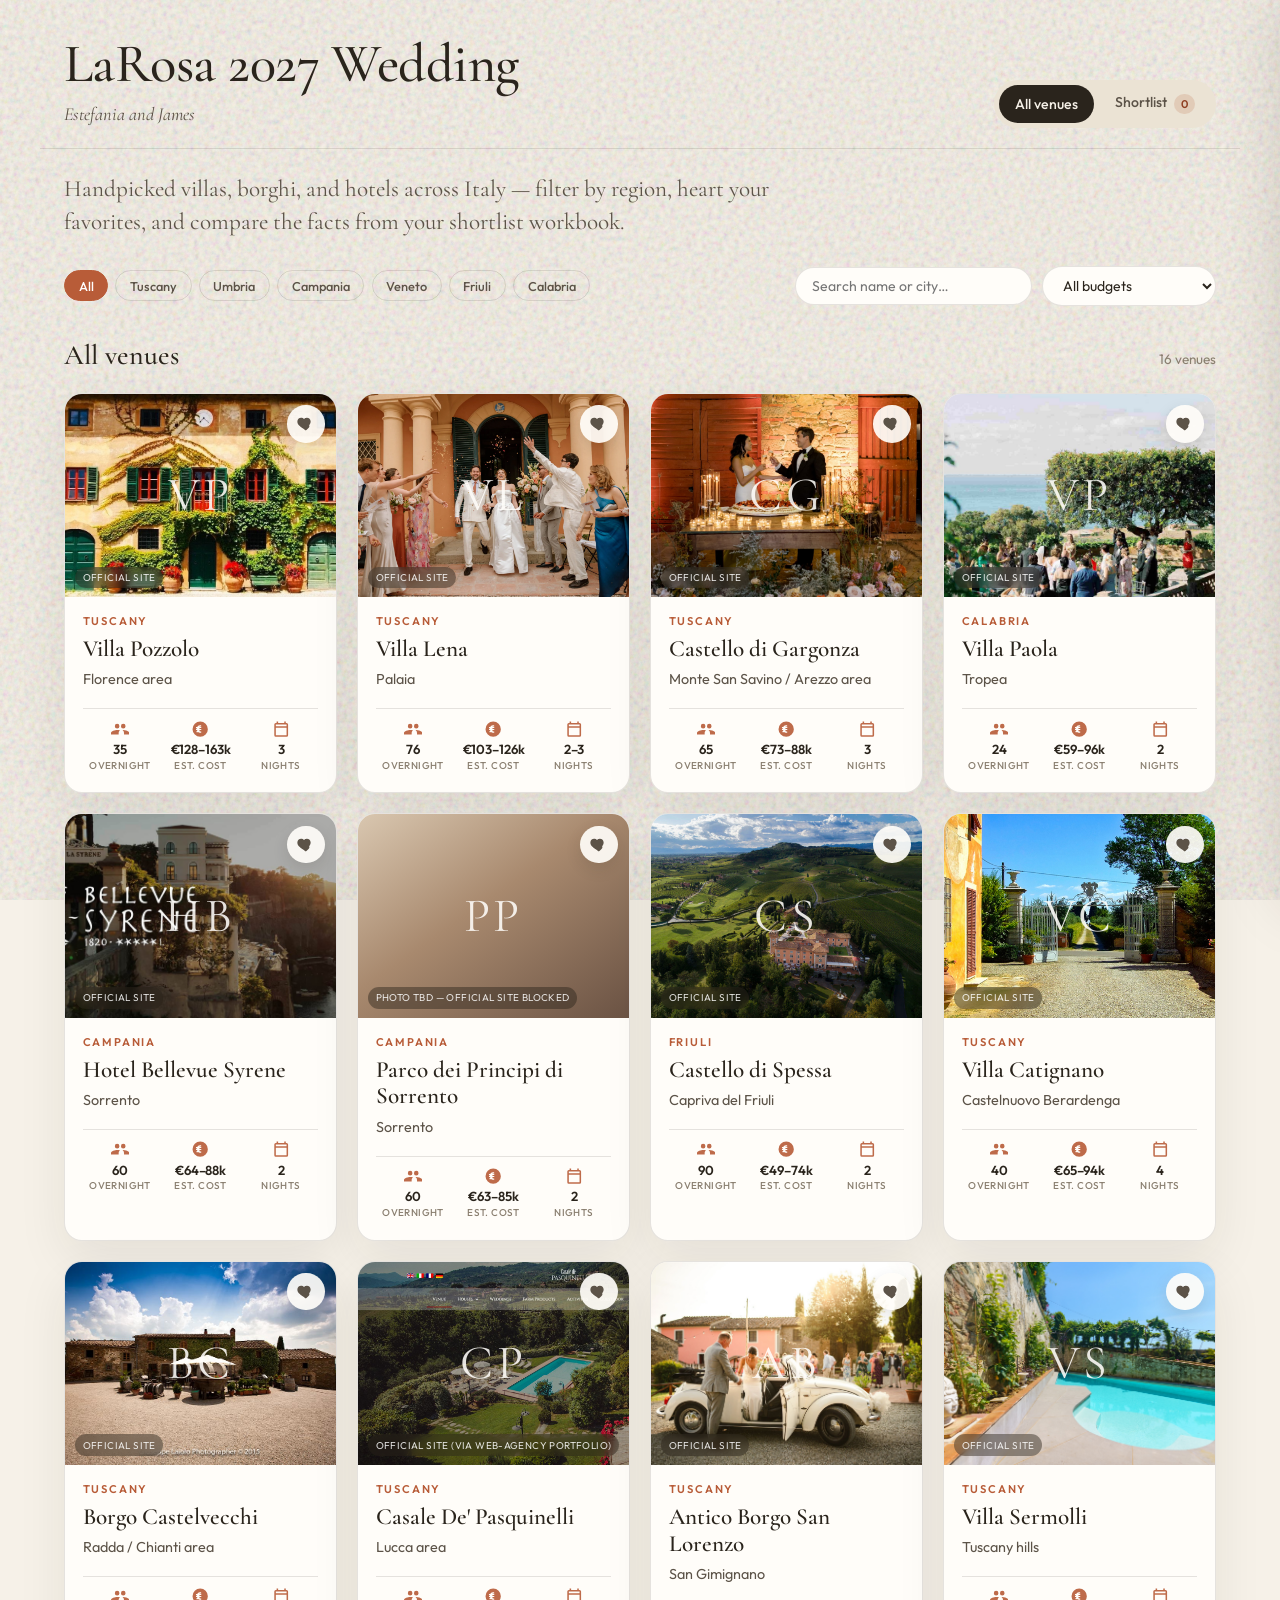
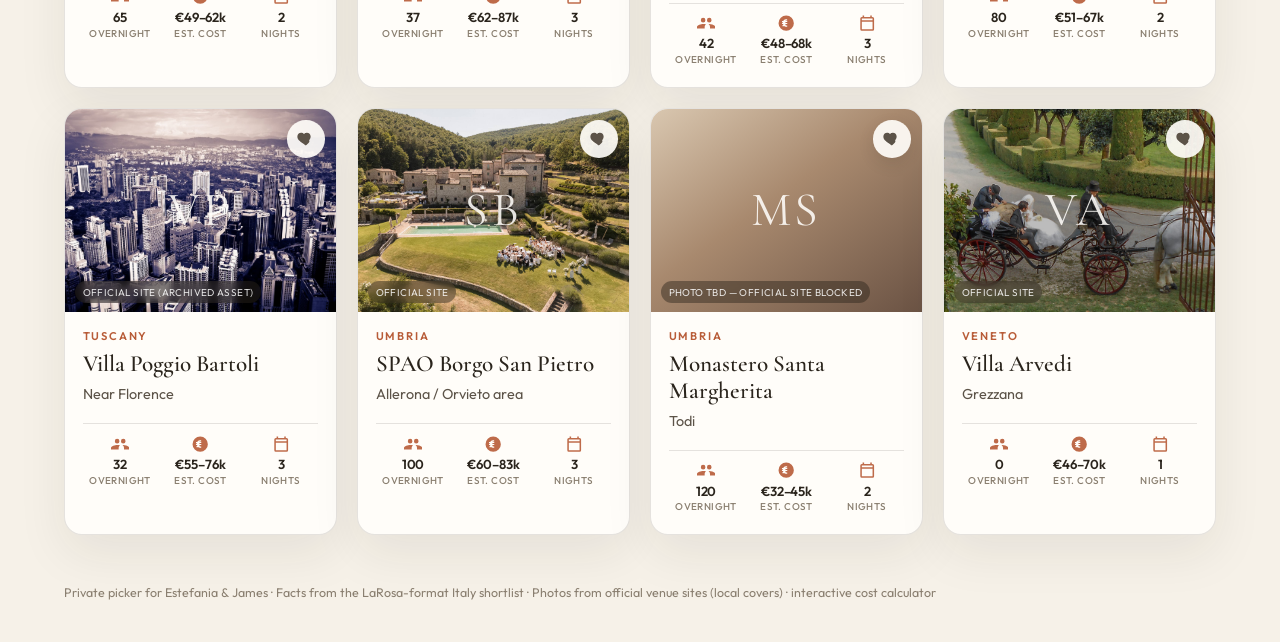
==== commit a97ed9b6: "Retitle site to LaRosa 2027 Wedding with Estefania and James subtitle." ====
--- a/Estefania_James_Italy_Venues_standalone.html
+++ b/Estefania_James_Italy_Venues_standalone.html
@@ -4,7 +4,7 @@
   <meta charset="UTF-8" />
   <meta name="viewport" content="width=device-width, initial-scale=1" />
   <meta name="theme-color" content="#f6f1e8" />
-  <title>Estefania &amp; James · Italy Venues</title>
+  <title>LaRosa 2027 Wedding</title>
   <meta name="description" content="Private Italy wedding venue shortlist for Estefania & James — Fall 2027." />
   <link rel="preconnect" href="https://fonts.googleapis.com" />
   <link rel="preconnect" href="https://fonts.gstatic.com" crossorigin />
@@ -898,9 +898,8 @@
 
   <header class="site-header">
     <div class="brand">
-      <p class="eyebrow">Fall 2027 · Italy</p>
-      <h1>Estefania <span class="amp">&amp;</span> James</h1>
-      <p class="tagline">Our Italy shortlist</p>
+      <h1>LaRosa 2027 Wedding</h1>
+      <p class="tagline">Estefania and James</p>
     </div>
     <nav class="tabs" role="tablist" aria-label="Views">
       <button class="tab is-active" data-view="all" role="tab" aria-selected="true">All venues</button>
@@ -959,7 +958,7 @@
 window.__EJ_VENUES__ = {
   "meta": {
     "title": "Estefania & James · Italy Venues",
-    "subtitle": "Our Italy shortlist for Fall 2027",
+    "subtitle": "Estefania and James for Fall 2027",
     "couple": [
       "Estefania",
       "James"
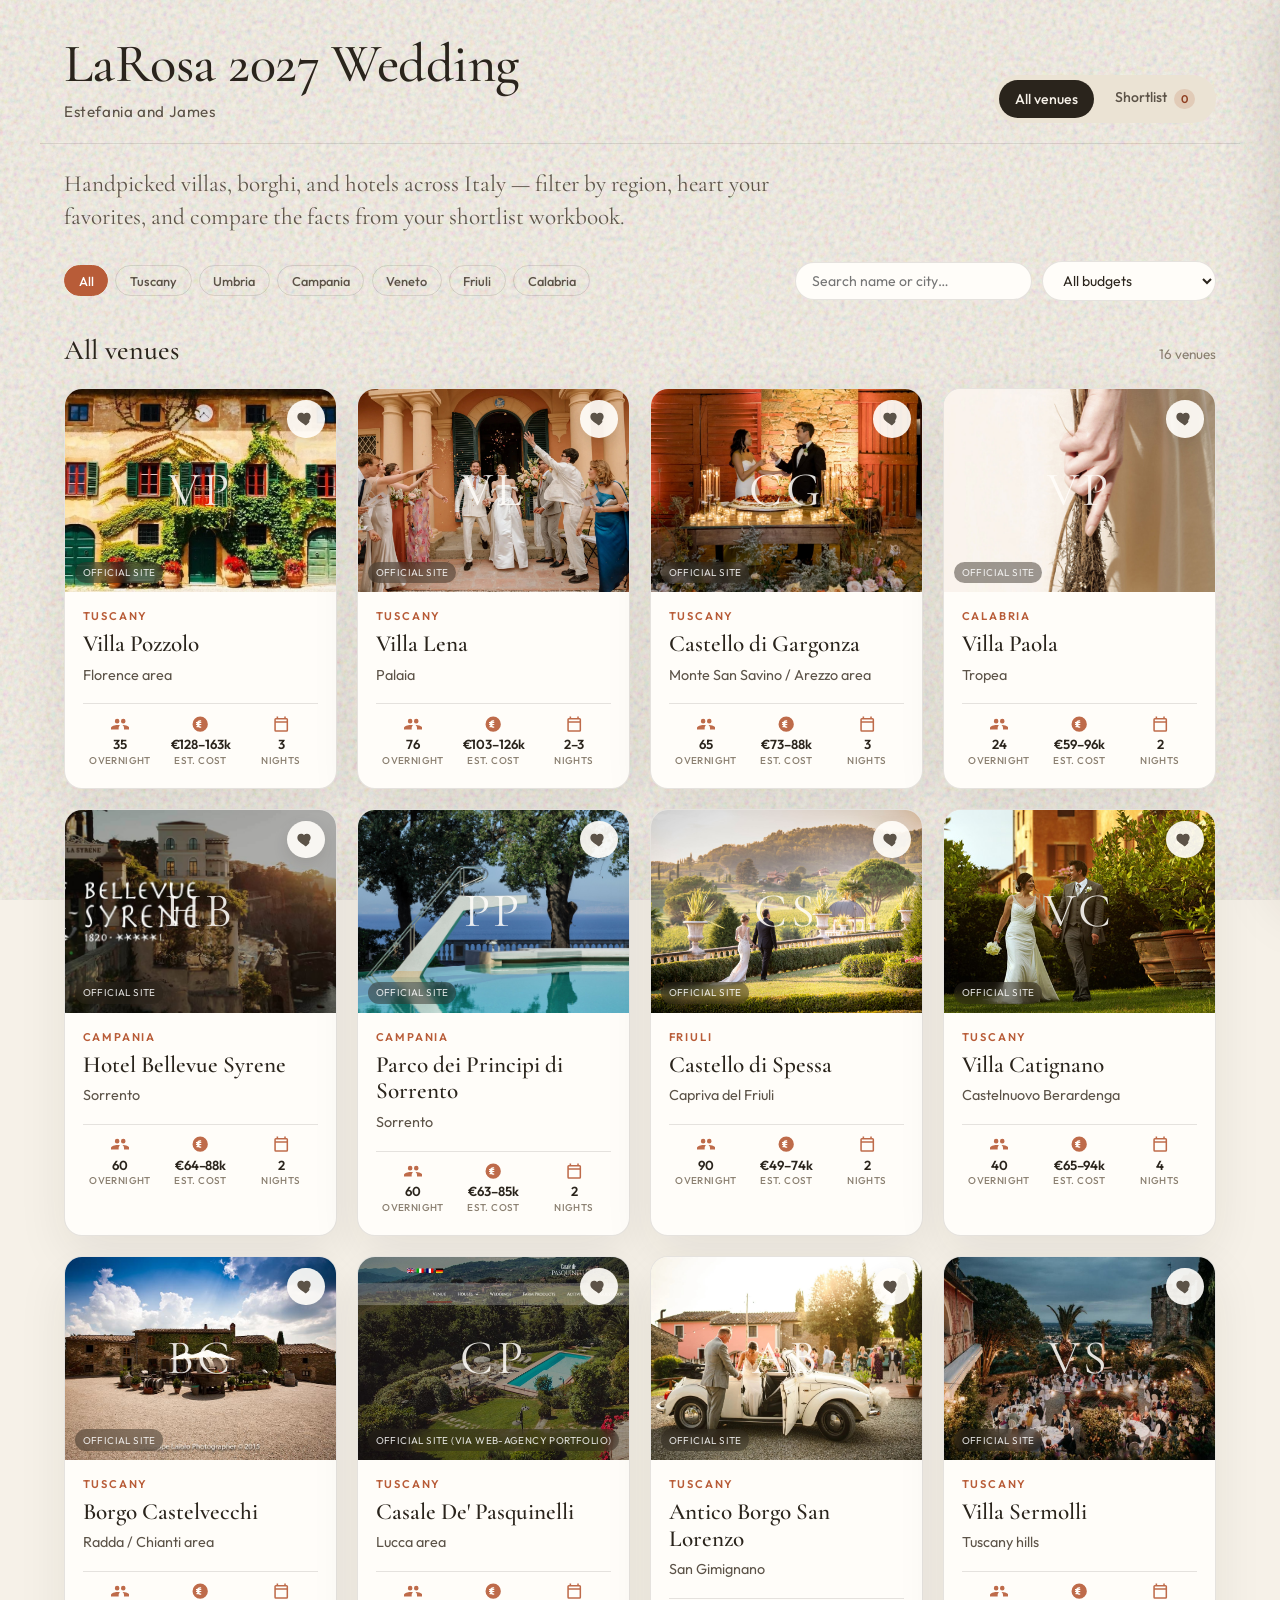
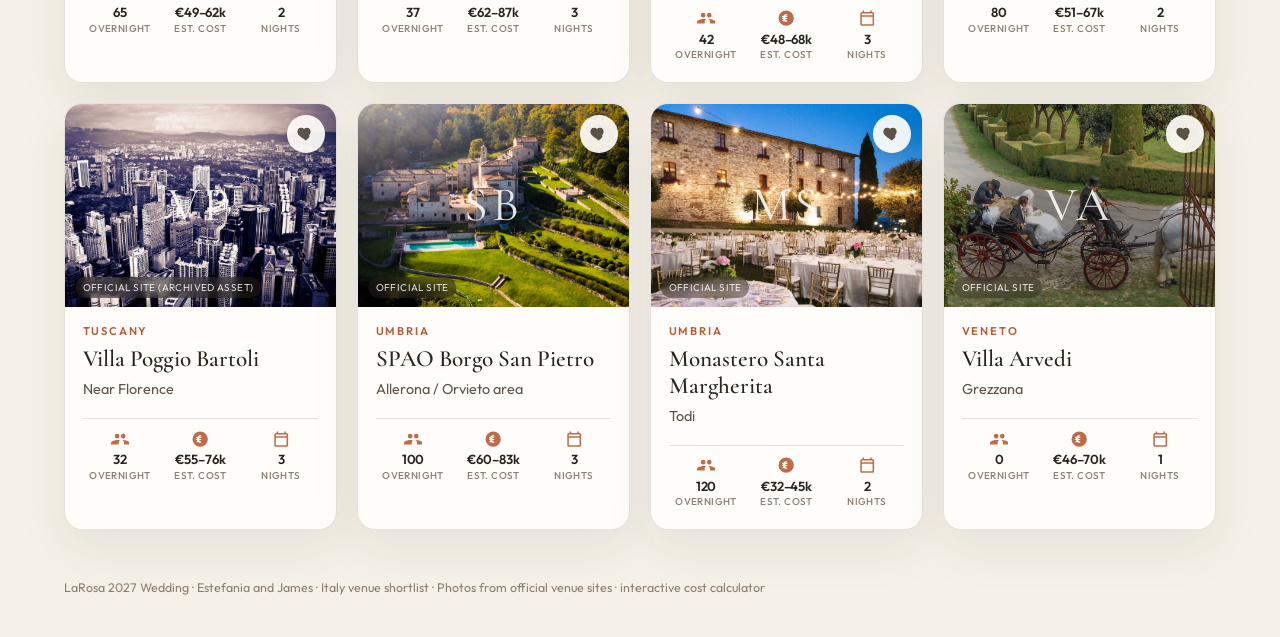
==== commit beee7fc7: "Add venue photo galleries, brochure links, and shared notes. Gallery thumbs in the drawer, Visit web" ====
--- a/Estefania_James_Italy_Venues_standalone.html
+++ b/Estefania_James_Italy_Venues_standalone.html
@@ -5,7 +5,7 @@
   <meta name="viewport" content="width=device-width, initial-scale=1" />
   <meta name="theme-color" content="#f6f1e8" />
   <title>LaRosa 2027 Wedding</title>
-  <meta name="description" content="Private Italy wedding venue shortlist for Estefania & James — Fall 2027." />
+  <meta name="description" content="LaRosa 2027 Wedding — Italy venue shortlist for Estefania and James." />
   <link rel="preconnect" href="https://fonts.googleapis.com" />
   <link rel="preconnect" href="https://fonts.gstatic.com" crossorigin />
   <link href="https://fonts.googleapis.com/css2?family=Cormorant+Garamond:ital,wght@0,400;0,500;0,600;0,700;1,400;1,500&family=Outfit:wght@300;400;500;600&display=swap" rel="stylesheet" />
@@ -108,10 +108,11 @@
 
 .tagline {
   margin: 0.4rem 0 0;
-  font-family: var(--serif);
-  font-style: italic;
-  font-size: 1.15rem;
   color: var(--ink-soft);
+  font-family: var(--sans);
+  font-size: 0.95rem;
+  font-weight: 400;
+  letter-spacing: 0.04em;
 }
 
 .tabs {
@@ -891,6 +892,159 @@
 }
 
 
+/* —— Gallery carousel —— */
+.drawer-gallery {
+  display: flex;
+  flex-direction: column;
+  gap: 0;
+  background: #2a241c;
+}
+
+.drawer-gallery .drawer-hero {
+  aspect-ratio: 16 / 10;
+  max-height: 280px;
+}
+
+.gallery-thumbs {
+  display: flex;
+  gap: 0.4rem;
+  padding: 0.55rem 0.65rem 0.7rem;
+  overflow-x: auto;
+  -webkit-overflow-scrolling: touch;
+  scrollbar-width: thin;
+  background: rgba(42, 36, 28, 0.92);
+}
+
+.gallery-thumb {
+  appearance: none;
+  border: 2px solid transparent;
+  padding: 0;
+  margin: 0;
+  border-radius: 8px;
+  overflow: hidden;
+  flex: 0 0 auto;
+  width: 4.4rem;
+  height: 3.1rem;
+  cursor: pointer;
+  background: #5c5348;
+  opacity: 0.72;
+  transition: opacity 0.15s ease, border-color 0.15s ease;
+}
+
+.gallery-thumb img {
+  width: 100%;
+  height: 100%;
+  object-fit: cover;
+  display: block;
+}
+
+.gallery-thumb.is-active,
+.gallery-thumb:hover {
+  opacity: 1;
+  border-color: var(--gold);
+}
+
+@media (max-width: 560px) {
+  .drawer-gallery .drawer-hero { max-height: 220px; }
+  .gallery-thumb { width: 3.8rem; height: 2.7rem; }
+}
+
+/* —— Links / brochure —— */
+.links-section .links-actions {
+  margin-bottom: 0.5rem;
+}
+
+.btn-brochure {
+  background: rgba(196, 165, 116, 0.22);
+  border-color: rgba(196, 165, 116, 0.55);
+  color: var(--ink);
+}
+
+.btn-brochure:hover {
+  background: rgba(196, 165, 116, 0.35);
+}
+
+.brochure-text {
+  margin: 0.35rem 0 0;
+  font-size: 0.88rem;
+  color: var(--ink-soft);
+  white-space: pre-wrap;
+}
+
+.brochure-label {
+  display: inline-block;
+  font-size: 0.68rem;
+  letter-spacing: 0.1em;
+  text-transform: uppercase;
+  color: var(--muted);
+  font-weight: 600;
+  margin-right: 0.35rem;
+}
+
+/* —— Notes —— */
+.notes-section {
+  background: var(--card);
+  border: 1px solid var(--line);
+  border-radius: 14px;
+  padding: 0.85rem 1rem 1rem;
+  margin: 0 0 1.1rem;
+}
+
+.notes-section h3 { margin-top: 0; }
+
+.notes-label {
+  display: block;
+  font-size: 0.78rem;
+  font-weight: 500;
+  color: var(--ink-soft);
+  margin-bottom: 0.4rem;
+}
+
+.venue-notes {
+  width: 100%;
+  min-height: 6.5rem;
+  resize: vertical;
+  font: inherit;
+  font-size: 0.92rem;
+  line-height: 1.45;
+  color: var(--ink);
+  background: #fff;
+  border: 1px solid var(--line);
+  border-radius: 12px;
+  padding: 0.7rem 0.8rem;
+  box-sizing: border-box;
+}
+
+.venue-notes:focus {
+  outline: 2px solid rgba(184, 92, 56, 0.35);
+  border-color: rgba(184, 92, 56, 0.45);
+}
+
+.notes-hint {
+  margin: 0.4rem 0 0;
+  font-size: 0.72rem;
+  color: var(--muted);
+}
+
+.notes-badge {
+  position: absolute;
+  top: 0.75rem;
+  left: 0.75rem;
+  z-index: 2;
+  font-size: 0.65rem;
+  font-weight: 600;
+  letter-spacing: 0.08em;
+  text-transform: uppercase;
+  color: var(--cream);
+  background: var(--sage);
+  padding: 0.22rem 0.5rem;
+  border-radius: 999px;
+  box-shadow: 0 4px 12px rgba(42,36,28,0.18);
+  pointer-events: none;
+}
+
+.card { position: relative; }
+
 </style>
 </head>
 <body>
@@ -944,7 +1098,7 @@
   </main>
 
   <footer class="site-footer">
-    <p>Private picker for Estefania &amp; James · Facts from the LaRosa-format Italy shortlist · Photos from official venue sites (local covers) · interactive cost calculator</p>
+    <p>LaRosa 2027 Wedding · Estefania and James · Italy venue shortlist · Photos from official venue sites · interactive cost calculator</p>
   </footer>
 
   <!-- Detail slide-over -->
@@ -957,8 +1111,8 @@
   <script>
 window.__EJ_VENUES__ = {
   "meta": {
-    "title": "Estefania & James · Italy Venues",
-    "subtitle": "Estefania and James for Fall 2027",
+    "title": "LaRosa 2027 Wedding",
+    "subtitle": "Estefania and James",
     "couple": [
       "Estefania",
       "James"
@@ -1008,7 +1162,7 @@
       "confidence": "Low-medium",
       "sourceNotes": "Italian Venues 2027 email rate preferred over LaRosa €19,490/night",
       "correctedLocation": "",
-      "image": "assets/covers/villa-pozzolo.jpg",
+      "image": "assets/galleries/villa-pozzolo/01.jpg",
       "imageCredit": "Official site",
       "monogram": "VP",
       "allIn60": "€128k–€163k",
@@ -1125,7 +1279,17 @@
         "touristTaxPerNight": null,
         "rentalTotalHigh": null,
         "rentalLow": null
-      }
+      },
+      "gallery": [
+        "assets/galleries/villa-pozzolo/01.jpg",
+        "assets/galleries/villa-pozzolo/02.jpg",
+        "assets/galleries/villa-pozzolo/03.jpg",
+        "assets/galleries/villa-pozzolo/04.jpg",
+        "assets/galleries/villa-pozzolo/05.jpg",
+        "assets/galleries/villa-pozzolo/06.jpg",
+        "assets/galleries/villa-pozzolo/07.jpg",
+        "assets/galleries/villa-pozzolo/08.jpg"
+      ]
     },
     {
       "id": "villa-lena",
@@ -1160,7 +1324,7 @@
       "confidence": "Medium (strong quoted rental; F&B still estimate)",
       "sourceNotes": "Quoted rates sheet IDs 7–10 + Italian Venues email notes preferred over LaRosa Large older high-season ranges",
       "correctedLocation": "",
-      "image": "assets/covers/villa-lena.webp",
+      "image": "assets/galleries/villa-lena/01.jpg",
       "imageCredit": "Official site",
       "monogram": "VL",
       "allIn60": "€103k–€126k",
@@ -1253,7 +1417,17 @@
         "touristTaxPerNight": 1.5,
         "rentalTotalHigh": null,
         "rentalLow": null
-      }
+      },
+      "gallery": [
+        "assets/galleries/villa-lena/01.jpg",
+        "assets/galleries/villa-lena/02.jpg",
+        "assets/galleries/villa-lena/03.jpg",
+        "assets/galleries/villa-lena/04.jpg",
+        "assets/galleries/villa-lena/05.jpg",
+        "assets/galleries/villa-lena/06.jpg",
+        "assets/galleries/villa-lena/07.jpg",
+        "assets/galleries/villa-lena/08.jpg"
+      ]
     },
     {
       "id": "castello-di-gargonza",
@@ -1288,7 +1462,7 @@
       "confidence": "Medium-low",
       "sourceNotes": "Merged LaRosa Large Budget row + Italian Venues AI Summary",
       "correctedLocation": "",
-      "image": "assets/covers/castello-di-gargonza.jpg",
+      "image": "assets/galleries/castello-di-gargonza/01.jpg",
       "imageCredit": "Official site",
       "monogram": "CG",
       "allIn60": "€73k–€88k",
@@ -1381,7 +1555,10 @@
         "touristTaxPerNight": null,
         "rentalTotalHigh": null,
         "rentalLow": null
-      }
+      },
+      "gallery": [
+        "assets/galleries/castello-di-gargonza/01.jpg"
+      ]
     },
     {
       "id": "villa-paola",
@@ -1416,7 +1593,7 @@
       "confidence": "High on venue terms; medium on all-in",
       "sourceNotes": "Italian Venues AI Summary + public brochure PDF",
       "correctedLocation": "",
-      "image": "assets/covers/villa-paola.jpg",
+      "image": "assets/galleries/villa-paola/01.jpg",
       "imageCredit": "Official site",
       "monogram": "VP",
       "allIn60": "€59k–€96k",
@@ -1521,7 +1698,18 @@
         "touristTaxPerNight": null,
         "rentalTotalHigh": 24000,
         "rentalLow": null
-      }
+      },
+      "gallery": [
+        "assets/galleries/villa-paola/01.jpg",
+        "assets/galleries/villa-paola/02.jpg",
+        "assets/galleries/villa-paola/03.jpg",
+        "assets/galleries/villa-paola/04.jpg",
+        "assets/galleries/villa-paola/05.jpg",
+        "assets/galleries/villa-paola/06.jpg",
+        "assets/galleries/villa-paola/07.jpg",
+        "assets/galleries/villa-paola/08.jpg"
+      ],
+      "brochureUrl": "https://media.blastness.info/964/VP_Wedding_ENG_25_V_mail.pdf"
     },
     {
       "id": "hotel-bellevue-syrene",
@@ -1556,7 +1744,7 @@
       "confidence": "Medium-high",
       "sourceNotes": "Italian Venues AI Summary + bellevue.it",
       "correctedLocation": "",
-      "image": "assets/covers/hotel-bellevue-syrene.jpg",
+      "image": "assets/galleries/hotel-bellevue-syrene/01.jpg",
       "imageCredit": "Official site",
       "monogram": "HB",
       "allIn60": "€64k–€88k",
@@ -1655,7 +1843,10 @@
         "touristTaxPerNight": null,
         "rentalTotalHigh": null,
         "rentalLow": null
-      }
+      },
+      "gallery": [
+        "assets/galleries/hotel-bellevue-syrene/01.jpg"
+      ]
     },
     {
       "id": "parco-dei-principi-di-sorrento",
@@ -1690,8 +1881,8 @@
       "confidence": "High on €280 pp package; medium-low on all-in lodging",
       "sourceNotes": "Italian Venues AI Summary package text (NEW) + hotelparcoprincipi.com",
       "correctedLocation": "",
-      "image": "",
-      "imageCredit": "Photo TBD — official site blocked",
+      "image": "assets/galleries/parco-dei-principi-di-sorrento/01.jpg",
+      "imageCredit": "Official site",
       "monogram": "PP",
       "allIn60": "€63k–€85k",
       "allIn60Low": 63206,
@@ -1783,7 +1974,18 @@
         "touristTaxPerNight": null,
         "rentalTotalHigh": null,
         "rentalLow": null
-      }
+      },
+      "gallery": [
+        "assets/galleries/parco-dei-principi-di-sorrento/01.jpg",
+        "assets/galleries/parco-dei-principi-di-sorrento/02.jpg",
+        "assets/galleries/parco-dei-principi-di-sorrento/03.jpg",
+        "assets/galleries/parco-dei-principi-di-sorrento/04.jpg",
+        "assets/galleries/parco-dei-principi-di-sorrento/05.jpg",
+        "assets/galleries/parco-dei-principi-di-sorrento/06.jpg",
+        "assets/galleries/parco-dei-principi-di-sorrento/07.jpg",
+        "assets/galleries/parco-dei-principi-di-sorrento/08.jpg"
+      ],
+      "brochureUrl": "https://www.hotelparcoprincipi.com/en/events.html"
     },
     {
       "id": "castello-di-spessa",
@@ -1818,7 +2020,7 @@
       "confidence": "Low",
       "sourceNotes": "Italian Venues correspondence + castellodispessa.it public pages; no invent prices",
       "correctedLocation": "Collio / Capriva del Friuli, Friuli — NOT Tuscany",
-      "image": "assets/covers/castello-di-spessa.jpg",
+      "image": "assets/galleries/castello-di-spessa/01.jpg",
       "imageCredit": "Official site",
       "monogram": "CS",
       "allIn60": "€49k–€74k",
@@ -1917,7 +2119,18 @@
         "touristTaxPerNight": null,
         "rentalTotalHigh": null,
         "rentalLow": null
-      }
+      },
+      "gallery": [
+        "assets/galleries/castello-di-spessa/01.jpg",
+        "assets/galleries/castello-di-spessa/02.jpg",
+        "assets/galleries/castello-di-spessa/03.jpg",
+        "assets/galleries/castello-di-spessa/04.jpg",
+        "assets/galleries/castello-di-spessa/05.jpg",
+        "assets/galleries/castello-di-spessa/06.jpg",
+        "assets/galleries/castello-di-spessa/07.jpg",
+        "assets/galleries/castello-di-spessa/08.jpg"
+      ],
+      "brochureUrl": "https://www.castellodispessa.it/en/weddings/"
     },
     {
       "id": "villa-catignano",
@@ -1952,7 +2165,7 @@
       "confidence": "High on lodging/hall quotes; medium on all-in (F&B TBD)",
       "sourceNotes": "Italian Venues AI Summary detailed 2027 pricing (NEW); website filled via public search",
       "correctedLocation": "",
-      "image": "assets/covers/villa-catignano.jpg",
+      "image": "assets/galleries/villa-catignano/01.jpg",
       "imageCredit": "Official site",
       "monogram": "VC",
       "allIn60": "€65k–€94k",
@@ -2063,7 +2276,18 @@
         "touristTaxPerNight": null,
         "rentalTotalHigh": null,
         "rentalLow": null
-      }
+      },
+      "gallery": [
+        "assets/galleries/villa-catignano/01.jpg",
+        "assets/galleries/villa-catignano/02.jpg",
+        "assets/galleries/villa-catignano/03.jpg",
+        "assets/galleries/villa-catignano/04.jpg",
+        "assets/galleries/villa-catignano/05.jpg",
+        "assets/galleries/villa-catignano/06.jpg",
+        "assets/galleries/villa-catignano/07.jpg",
+        "assets/galleries/villa-catignano/08.jpg"
+      ],
+      "brochureUrl": "https://www.villacatignano.it/weddings-events.html"
     },
     {
       "id": "borgo-castelvecchi",
@@ -2098,7 +2322,7 @@
       "confidence": "High on base pricing; medium on all-in",
       "sourceNotes": "Italian Venues AI Summary + LaRosa Modest Budget row",
       "correctedLocation": "",
-      "image": "assets/covers/borgo-castelvecchi.jpg",
+      "image": "assets/galleries/borgo-castelvecchi/01.jpg",
       "imageCredit": "Official site",
       "monogram": "BC",
       "allIn60": "€49k–€62k",
@@ -2191,7 +2415,17 @@
         "touristTaxPerNight": null,
         "rentalTotalHigh": null,
         "rentalLow": null
-      }
+      },
+      "gallery": [
+        "assets/galleries/borgo-castelvecchi/01.jpg",
+        "assets/galleries/borgo-castelvecchi/02.jpg",
+        "assets/galleries/borgo-castelvecchi/03.jpg",
+        "assets/galleries/borgo-castelvecchi/04.jpg",
+        "assets/galleries/borgo-castelvecchi/05.jpg",
+        "assets/galleries/borgo-castelvecchi/06.jpg",
+        "assets/galleries/borgo-castelvecchi/07.jpg",
+        "assets/galleries/borgo-castelvecchi/08.jpg"
+      ]
     },
     {
       "id": "casale-de-pasquinelli",
@@ -2226,7 +2460,7 @@
       "confidence": "Medium",
       "sourceNotes": "Merged LaRosa Medium + Italian Venues AI Summary",
       "correctedLocation": "",
-      "image": "assets/covers/casale-de-pasquinelli.jpg",
+      "image": "assets/galleries/casale-de-pasquinelli/01.jpg",
       "imageCredit": "Official site (via web-agency portfolio)",
       "monogram": "CP",
       "allIn60": "€62k–€87k",
@@ -2325,7 +2559,11 @@
         "touristTaxPerNight": null,
         "rentalTotalHigh": 21500,
         "rentalLow": 13300
-      }
+      },
+      "gallery": [
+        "assets/galleries/casale-de-pasquinelli/01.jpg"
+      ],
+      "brochureUrl": "https://www.casaledepasquinelli.it/brochure"
     },
     {
       "id": "antico-borgo-san-lorenzo",
@@ -2360,7 +2598,7 @@
       "confidence": "High-medium",
       "sourceNotes": "Merged LaRosa Modest + Italian Venues (listed as Borgo San Lorenzo)",
       "correctedLocation": "",
-      "image": "assets/covers/antico-borgo-san-lorenzo.jpg",
+      "image": "assets/galleries/antico-borgo-san-lorenzo/01.jpg",
       "imageCredit": "Official site",
       "monogram": "AB",
       "allIn60": "€48k–€68k",
@@ -2459,7 +2697,17 @@
         "touristTaxPerNight": null,
         "rentalTotalHigh": null,
         "rentalLow": null
-      }
+      },
+      "gallery": [
+        "assets/galleries/antico-borgo-san-lorenzo/01.jpg",
+        "assets/galleries/antico-borgo-san-lorenzo/02.jpg",
+        "assets/galleries/antico-borgo-san-lorenzo/03.jpg",
+        "assets/galleries/antico-borgo-san-lorenzo/04.jpg",
+        "assets/galleries/antico-borgo-san-lorenzo/05.jpg",
+        "assets/galleries/antico-borgo-san-lorenzo/06.jpg",
+        "assets/galleries/antico-borgo-san-lorenzo/07.jpg",
+        "assets/galleries/antico-borgo-san-lorenzo/08.jpg"
+      ]
     },
     {
       "id": "villa-sermolli",
@@ -2494,7 +2742,7 @@
       "confidence": "Medium–high on rental; medium on all-in DIY",
       "sourceNotes": "LaRosa_Italy_Venue_Comparison quoted rates preferred over shortlist sheet name “Sermoli”",
       "correctedLocation": "",
-      "image": "assets/covers/villa-sermolli.jpg",
+      "image": "assets/galleries/villa-sermolli/01.jpg",
       "imageCredit": "Official site",
       "monogram": "VS",
       "allIn60": "€51k–€67k",
@@ -2599,7 +2847,17 @@
         "touristTaxPerNight": null,
         "rentalTotalHigh": null,
         "rentalLow": null
-      }
+      },
+      "gallery": [
+        "assets/galleries/villa-sermolli/01.jpg",
+        "assets/galleries/villa-sermolli/02.jpg",
+        "assets/galleries/villa-sermolli/03.jpg",
+        "assets/galleries/villa-sermolli/04.jpg",
+        "assets/galleries/villa-sermolli/05.jpg",
+        "assets/galleries/villa-sermolli/06.jpg",
+        "assets/galleries/villa-sermolli/07.jpg",
+        "assets/galleries/villa-sermolli/08.jpg"
+      ]
     },
     {
       "id": "villa-poggio-bartoli",
@@ -2634,7 +2892,7 @@
       "confidence": "Medium-low",
       "sourceNotes": "Italian Venues AI Summary + LaRosa_Italy_Venue_Comparison quoted rates (prefer €13k/3n over sheet “13+”)",
       "correctedLocation": "",
-      "image": "assets/covers/villa-poggio-bartoli.jpg",
+      "image": "assets/galleries/villa-poggio-bartoli/01.jpg",
       "imageCredit": "Official site (archived asset)",
       "monogram": "VP",
       "allIn60": "€55k–€76k",
@@ -2733,7 +2991,11 @@
         "touristTaxPerNight": null,
         "rentalTotalHigh": null,
         "rentalLow": null
-      }
+      },
+      "gallery": [
+        "assets/galleries/villa-poggio-bartoli/01.jpg"
+      ],
+      "brochureUrl": "https://drive.google.com/file/d/1Rd4FVVDcd_xfatT-1fbamnJc86YWYM-S/view?usp=drive_link"
     },
     {
       "id": "spao-borgo-san-pietro",
@@ -2768,7 +3030,7 @@
       "confidence": "Low-medium",
       "sourceNotes": "Italian Venues shortlist only; do not confuse with Borgo Santo Pietro",
       "correctedLocation": "Near Allerona (Umbria border) — not Borgo Santo Pietro / Palazzetto",
-      "image": "assets/covers/spao-borgo-san-pietro.jpg",
+      "image": "assets/galleries/spao-borgo-san-pietro/01.jpg",
       "imageCredit": "Official site",
       "monogram": "SB",
       "allIn60": "€60k–€83k",
@@ -2873,7 +3135,17 @@
         "touristTaxPerNight": null,
         "rentalTotalHigh": null,
         "rentalLow": null
-      }
+      },
+      "gallery": [
+        "assets/galleries/spao-borgo-san-pietro/01.jpg",
+        "assets/galleries/spao-borgo-san-pietro/02.jpg",
+        "assets/galleries/spao-borgo-san-pietro/03.jpg",
+        "assets/galleries/spao-borgo-san-pietro/04.jpg",
+        "assets/galleries/spao-borgo-san-pietro/05.jpg",
+        "assets/galleries/spao-borgo-san-pietro/06.jpg",
+        "assets/galleries/spao-borgo-san-pietro/07.jpg",
+        "assets/galleries/spao-borgo-san-pietro/08.jpg"
+      ]
     },
     {
       "id": "monastero-santa-margherita",
@@ -2908,8 +3180,8 @@
       "confidence": "Medium-high on structure; medium on total",
       "sourceNotes": "Merged LaRosa Modest (TODI, UMBRIA) + Italian Venues AI Summary",
       "correctedLocation": "Todi, Umbria — NOT Tuscany",
-      "image": "",
-      "imageCredit": "Photo TBD — official site blocked",
+      "image": "assets/galleries/monastero-santa-margherita/01.jpg",
+      "imageCredit": "Official site",
       "monogram": "MS",
       "allIn60": "€32k–€45k",
       "allIn60Low": 31844,
@@ -3007,7 +3279,11 @@
         "touristTaxPerNight": null,
         "rentalTotalHigh": null,
         "rentalLow": null
-      }
+      },
+      "gallery": [
+        "assets/galleries/monastero-santa-margherita/01.jpg"
+      ],
+      "brochureUrl": "https://monasterosantamargherita.com/gli-spazi/"
     },
     {
       "id": "villa-arvedi",
@@ -3042,7 +3318,7 @@
       "confidence": "Medium-low",
       "sourceNotes": "Italian Venues AI Summary + public villarvedi.it; location corrected",
       "correctedLocation": "Grezzana near Verona, Veneto — NOT Prosecco",
-      "image": "assets/covers/villa-arvedi.jpg",
+      "image": "assets/galleries/villa-arvedi/01.jpg",
       "imageCredit": "Official site",
       "monogram": "VA",
       "allIn60": "€46k–€70k",
@@ -3141,7 +3417,15 @@
         "touristTaxPerNight": null,
         "rentalTotalHigh": null,
         "rentalLow": null
-      }
+      },
+      "gallery": [
+        "assets/galleries/villa-arvedi/01.jpg",
+        "assets/galleries/villa-arvedi/02.jpg",
+        "assets/galleries/villa-arvedi/03.jpg",
+        "assets/galleries/villa-arvedi/04.jpg",
+        "assets/galleries/villa-arvedi/05.jpg"
+      ],
+      "brochureUrl": "https://www.villarvedi.it/i-matrimoni/"
     }
   ]
 }
@@ -3149,6 +3433,7 @@
 (() => {
   const STORAGE_KEY = "ej-italy-shortlist-v1";
   const CALC_KEY = "ej-italy-calc-defaults-v1";
+  const NOTES_KEY = "ej-italy-venue-notes-v1";
 
   const heartSvg = `<svg viewBox="0 0 24 24" aria-hidden="true"><path d="M12 21s-6.716-4.35-9.428-7.062C.86 12.226.5 10.2.5 8.75.5 5.962 2.762 3.7 5.55 3.7c1.54 0 3.02.72 4 1.86A5.18 5.18 0 0 1 13.55 3.7c2.788 0 5.05 2.262 5.05 5.05 0 1.45-.36 3.476-2.072 5.188C18.716 16.65 12 21 12 21z"/></svg>`;
   const iconPeople = `<svg viewBox="0 0 24 24" aria-hidden="true"><path fill="currentColor" d="M16 11a3 3 0 1 0-3-3 3 3 0 0 0 3 3zm-8 0a3 3 0 1 0-3-3 3 3 0 0 0 3 3zm0 2c-2.67 0-8 1.34-8 4v2h10v-2c0-1.5.7-2.7 1.8-3.6C10.5 13.1 9.2 13 8 13zm8 0c-.3 0-.63.02-.97.05A4.86 4.86 0 0 1 17 17v2h7v-2c0-2.66-5.33-4-8-4z"/></svg>`;
@@ -3178,8 +3463,11 @@
     band: "all",
     query: "",
     shortlist: loadShortlist(),
+    notes: loadNotes(),
     activeId: null,
     calcDefaults: loadCalcDefaults(),
+    galleryIndex: 0,
+    notesTimer: null,
   };
 
   const els = {
@@ -3209,6 +3497,41 @@
     }
   }
 
+  function loadNotes() {
+    try {
+      const raw = localStorage.getItem(NOTES_KEY);
+      const obj = raw ? JSON.parse(raw) : {};
+      return obj && typeof obj === "object" && !Array.isArray(obj) ? obj : {};
+    } catch {
+      return {};
+    }
+  }
+
+  function saveNotes() {
+    localStorage.setItem(NOTES_KEY, JSON.stringify(state.notes));
+  }
+
+  function venueHasNotes(id) {
+    const t = (state.notes[id] || "").trim();
+    return t.length > 0;
+  }
+
+  function galleryFor(v) {
+    const g = Array.isArray(v.gallery) ? v.gallery.filter(Boolean) : [];
+    if (g.length) return g;
+    if (v.image) return [v.image];
+    return [];
+  }
+
+  function resolveBrochureUrl(v) {
+    if (v.brochureUrl && /^https?:\/\//i.test(v.brochureUrl)) return v.brochureUrl;
+    const b = clean(v.brochure);
+    if (b && /^https?:\/\//i.test(b)) return b;
+    const m = String(v.brochure || "").match(/https?:\/\/[^\s)\"\'<>]+/);
+    if (m && !/mail\.google\.com/i.test(m[0])) return m[0].replace(/[.,);]+$/, "");
+    return "";
+  }
+
   function loadCalcDefaults() {
     const base = { weddingGuests: 60, guestPayPerNight: 0, nightsPref: null };
     try {
@@ -3303,15 +3626,72 @@
 
   function mediaBlock(v, className) {
     const credit = v.imageCredit ? `<span class="credit">${esc(v.imageCredit)}</span>` : "";
-    if (v.image) {
+    const src = (galleryFor(v)[0] || v.image || "");
+    if (src) {
       return `<div class="${className}">
-        <img src="${esc(v.image)}" alt="${esc(v.name)}" loading="lazy" decoding="async"
+        <img src="${esc(src)}" alt="${esc(v.name)}" loading="lazy" decoding="async"
           onerror="this.style.display='none'; this.parentElement.querySelector('.monogram').hidden=false;" />
         <div class="monogram" hidden>${esc(v.monogram || "IT")}</div>
         ${credit}
       </div>`;
     }
     return `<div class="${className}"><div class="monogram">${esc(v.monogram || "IT")}</div>${credit}</div>`;
+  }
+
+  function drawerGallery(v) {
+    const imgs = galleryFor(v);
+    const credit = v.imageCredit ? `<span class="credit">${esc(v.imageCredit)}</span>` : "";
+    if (!imgs.length) {
+      return `<div class="drawer-hero"><div class="monogram">${esc(v.monogram || "IT")}</div>${credit}</div>`;
+    }
+    const main = imgs[0];
+    const thumbs = imgs.length > 1
+      ? `<div class="gallery-thumbs" role="list" aria-label="Photo gallery">
+          ${imgs.map((src, i) => `<button type="button" class="gallery-thumb${i === 0 ? " is-active" : ""}" data-gallery-idx="${i}" role="listitem" aria-label="Photo ${i + 1}">
+            <img src="${esc(src)}" alt="" loading="lazy" decoding="async" />
+          </button>`).join("")}
+        </div>`
+      : "";
+    return `<div class="drawer-gallery">
+      <div class="drawer-hero">
+        <img class="gallery-main" src="${esc(main)}" alt="${esc(v.name)}" decoding="async"
+          onerror="this.style.display='none'; this.parentElement.querySelector('.monogram').hidden=false;" />
+        <div class="monogram" hidden>${esc(v.monogram || "IT")}</div>
+        ${credit}
+      </div>
+      ${thumbs}
+    </div>`;
+  }
+
+  function renderLinks(v) {
+    const website = clean(v.website);
+    const brochureUrl = resolveBrochureUrl(v);
+    const brochureLabel = clean(v.brochure) || "Brochure";
+    const parts = [];
+    if (website) {
+      parts.push(`<a class="btn btn-primary" href="${esc(website)}" target="_blank" rel="noopener noreferrer">Visit website</a>`);
+    }
+    if (brochureUrl) {
+      parts.push(`<a class="btn btn-brochure" href="${esc(brochureUrl)}" target="_blank" rel="noopener noreferrer">Open brochure</a>`);
+    } else if (brochureLabel && !/^tbd/i.test(brochureLabel)) {
+      parts.push(`<p class="brochure-text"><span class="brochure-label">Brochure</span> ${esc(brochureLabel)}</p>`);
+    }
+    if (!parts.length) return "";
+    return `<div class="section links-section">
+      <h3>Links</h3>
+      <div class="drawer-actions links-actions">${parts.filter((p) => p.startsWith("<a")).join("")}</div>
+      ${parts.filter((p) => p.startsWith("<p")).join("")}
+    </div>`;
+  }
+
+  function renderNotes(v) {
+    const val = state.notes[v.id] || "";
+    return `<div class="section notes-section">
+      <h3>Our notes</h3>
+      <label class="notes-label" for="venue-notes">Our notes (Estefania &amp; James)</label>
+      <textarea id="venue-notes" class="venue-notes" data-notes-for="${esc(v.id)}" rows="4" placeholder="Thoughts, questions for the venue, what we loved…">${esc(val)}</textarea>
+      <p class="notes-hint">Autosaved on this device</p>
+    </div>`;
   }
 
   function filteredVenues() {
@@ -3373,9 +3753,11 @@
         const overnightLabel = overnight != null ? String(overnight) : "—";
         const nights = nightsDisplay(v);
         const cost = cardCostLabel(v);
+        const hasNotes = venueHasNotes(v.id);
         return `<article class="card" data-id="${esc(v.id)}" tabindex="0" role="button" aria-label="Open ${esc(v.name)}">
           ${mediaBlock(v, "card-media")}
           <button type="button" class="heart${on ? " is-on" : ""}" data-heart="${esc(v.id)}" aria-label="${on ? "Remove from shortlist" : "Add to shortlist"}" aria-pressed="${on}">${heartSvg}</button>
+          ${hasNotes ? `<span class="notes-badge" title="Has notes">Notes</span>` : ""}
           <div class="card-body">
             <p class="card-region">${esc(v.region)}</p>
             <h3>${esc(v.name)}</h3>
@@ -3769,19 +4151,20 @@
     const v = state.venues.find((x) => x.id === id);
     if (!v) return;
     state.activeId = id;
+    state.galleryIndex = 0;
     const on = state.shortlist.has(v.id);
-    const website = clean(v.website);
 
     els.drawerContent.innerHTML = `
-      ${mediaBlock(v, "drawer-hero")}
+      ${drawerGallery(v)}
       <div class="drawer-body">
         <p class="drawer-kicker">${esc(v.region)} · ${esc(v.budgetBand)} band</p>
         <h2 id="drawer-title">${esc(v.name)}</h2>
         <p class="drawer-sub">${esc(v.location)}${v.correctedLocation ? ` · <em>${esc(clean(v.correctedLocation).split("—")[0].trim())}</em>` : ""}</p>
         <div class="drawer-actions">
           <button type="button" class="btn btn-heart${on ? " is-on" : ""}" data-heart="${esc(v.id)}">${heartSvg} ${on ? "Saved" : "Save to shortlist"}</button>
-          ${website ? `<a class="btn btn-primary" href="${esc(website)}" target="_blank" rel="noopener noreferrer">Visit website</a>` : ""}
         </div>
+        ${renderLinks(v)}
+        ${renderNotes(v)}
         ${renderCalculator(v)}
         ${renderAllIn60Static(v)}
         ${clean(v.confidence) ? `<p><span class="confidence">Confidence: ${esc(v.confidence)}</span></p>` : ""}
@@ -3809,14 +4192,11 @@
         ${section("Min / max numbers", v.minMaxNumbers)}
         ${section("Cake", v.cake)}
         ${section("Source notes", v.sourceNotes)}
-        ${
-          clean(v.brochure) && clean(v.brochure).startsWith("http")
-            ? `<div class="section"><h3>Brochure</h3><p><a href="${esc(v.brochure)}" target="_blank" rel="noopener noreferrer">Open brochure link</a></p></div>`
-            : ""
-        }
       </div>`;
 
     bindCalculator(v);
+    bindGallery(v);
+    bindNotes(v);
 
     els.overlay.hidden = false;
     requestAnimationFrame(() => {
@@ -3824,6 +4204,50 @@
       els.drawer.classList.add("is-open");
       els.drawer.setAttribute("aria-hidden", "false");
       document.body.classList.add("drawer-open");
+    });
+  }
+
+  function bindGallery(v) {
+    const imgs = galleryFor(v);
+    const main = els.drawerContent.querySelector(".gallery-main");
+    const thumbs = els.drawerContent.querySelectorAll("[data-gallery-idx]");
+    if (!main || !thumbs.length) return;
+    thumbs.forEach((btn) => {
+      btn.addEventListener("click", () => {
+        const idx = Number(btn.dataset.galleryIdx);
+        if (!imgs[idx]) return;
+        state.galleryIndex = idx;
+        main.src = imgs[idx];
+        thumbs.forEach((t) => t.classList.toggle("is-active", Number(t.dataset.galleryIdx) === idx));
+      });
+    });
+  }
+
+  function bindNotes(v) {
+    const ta = els.drawerContent.querySelector("[data-notes-for]");
+    if (!ta) return;
+    ta.addEventListener("input", () => {
+      const id = ta.dataset.notesFor;
+      state.notes[id] = ta.value;
+      if (state.notesTimer) clearTimeout(state.notesTimer);
+      state.notesTimer = setTimeout(() => {
+        saveNotes();
+        // refresh card badge without closing drawer
+        const card = els.cards.querySelector(`.card[data-id="${id}"]`);
+        if (card) {
+          const existing = card.querySelector(".notes-badge");
+          const has = venueHasNotes(id);
+          if (has && !existing) {
+            const badge = document.createElement("span");
+            badge.className = "notes-badge";
+            badge.title = "Has notes";
+            badge.textContent = "Notes";
+            card.appendChild(badge);
+          } else if (!has && existing) {
+            existing.remove();
+          }
+        }
+      }, 350);
     });
   }
 
@@ -3902,7 +4326,13 @@
 
   async function init() {
     try {
-      const data = window.__EJ_VENUES__;
+      let data;
+      if (window.__EJ_VENUES__) {
+        data = window.__EJ_VENUES__;
+      } else {
+        const res = await fetch("data/venues.json");
+        data = await res.json();
+      }
       state.venues = data.venues || [];
       state.meta = data.meta || {};
       if (data.meta && data.meta.calculatorDefaults) {
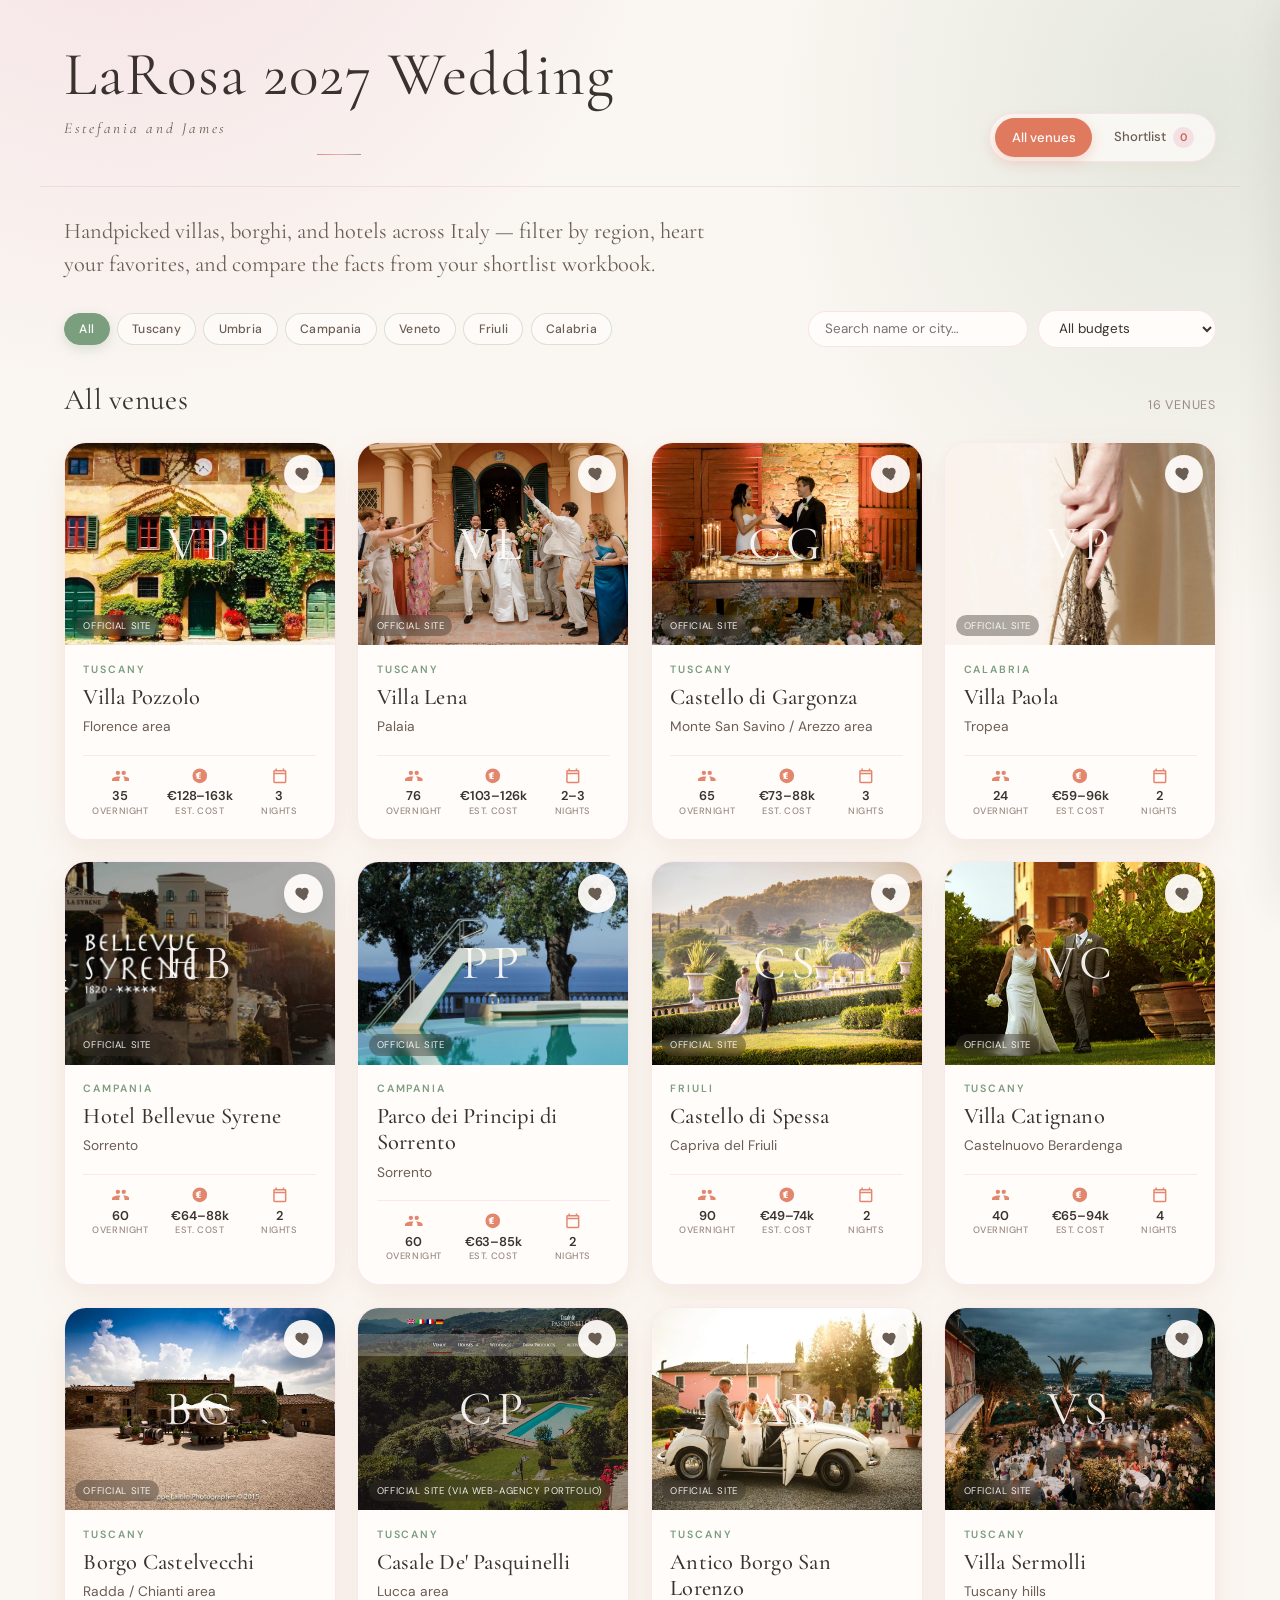
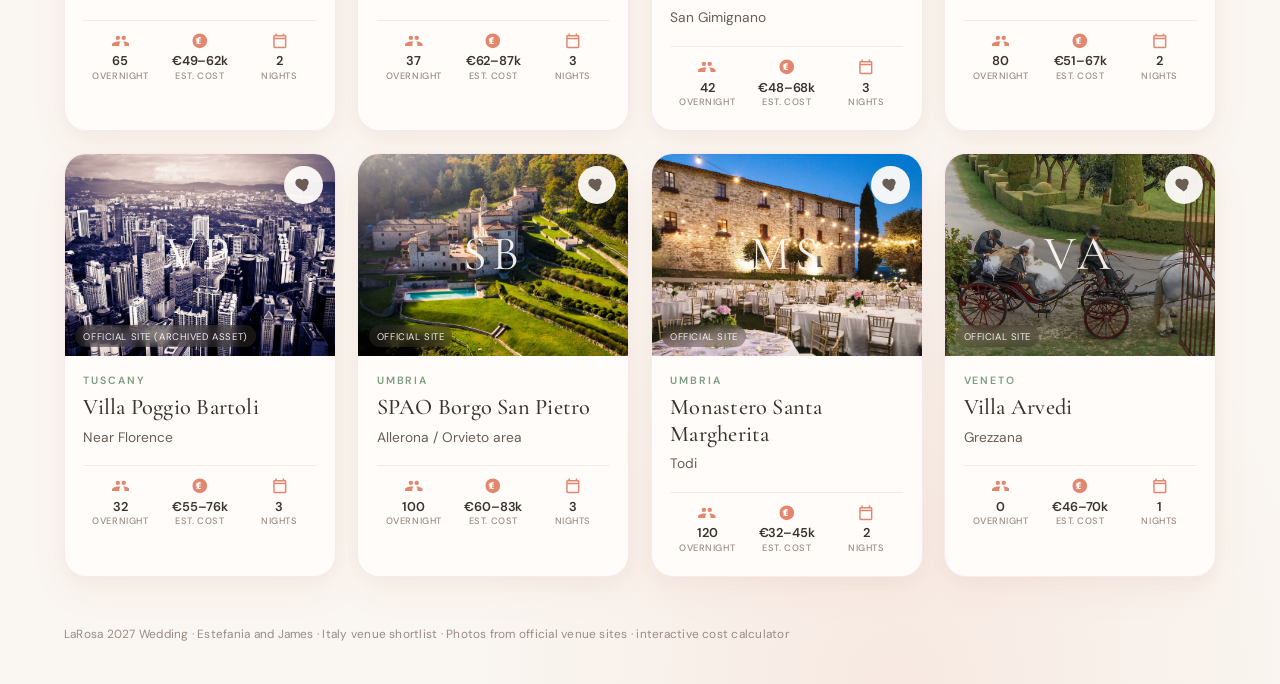
==== commit 71cfdae8: "Restyle site as minimal Italian chic for LaRosa 2027. Soft coral, blush, and sage palette with Cormo" ====
--- a/Estefania_James_Italy_Venues_standalone.html
+++ b/Estefania_James_Italy_Venues_standalone.html
@@ -3,29 +3,37 @@
 <head>
   <meta charset="UTF-8" />
   <meta name="viewport" content="width=device-width, initial-scale=1" />
-  <meta name="theme-color" content="#f6f1e8" />
+  <meta name="theme-color" content="#faf6f1" />
   <title>LaRosa 2027 Wedding</title>
   <meta name="description" content="LaRosa 2027 Wedding — Italy venue shortlist for Estefania and James." />
   <link rel="preconnect" href="https://fonts.googleapis.com" />
   <link rel="preconnect" href="https://fonts.gstatic.com" crossorigin />
-  <link href="https://fonts.googleapis.com/css2?family=Cormorant+Garamond:ital,wght@0,400;0,500;0,600;0,700;1,400;1,500&family=Outfit:wght@300;400;500;600&display=swap" rel="stylesheet" />
+  <link href="https://fonts.googleapis.com/css2?family=Cormorant+Garamond:ital,wght@0,400;0,500;0,600;1,400;1,500&family=DM+Sans:ital,opsz,wght@0,9..40,300;0,9..40,400;0,9..40,500;0,9..40,600;1,9..40,400&display=swap" rel="stylesheet" />
   <style>
 :root {
-  --cream: #f6f1e8;
-  --cream-deep: #ebe3d4;
-  --ink: #2a241c;
-  --ink-soft: #5c5348;
-  --muted: #8a7f70;
-  --line: rgba(42, 36, 28, 0.12);
-  --terracotta: #b85c38;
-  --terracotta-deep: #8f3f22;
-  --sage: #6b7f6a;
-  --gold: #c4a574;
-  --card: #fffdf9;
-  --shadow: 0 18px 50px rgba(42, 36, 28, 0.08);
-  --radius: 18px;
+  /* Warm Italian sunset / olive garden — airy bridal-editorial */
+  --cream: #faf6f1;
+  --cream-deep: #f2e6e0;
+  --blush: #f8e8ee;
+  --ink: #3a322c;
+  --ink-soft: #6a5d54;
+  --muted: #9a8b82;
+  --line: rgba(58, 50, 44, 0.10);
+  --coral: #e07a5f;
+  --coral-deep: #c9654a;
+  --rose: #e8a0bf;
+  --rose-soft: #f3c5d8;
+  --sage: #7a9e7e;
+  --sage-soft: #b5cbb6;
+  --card: #fffcfa;
+  --shadow: 0 14px 36px rgba(224, 122, 95, 0.07), 0 6px 18px rgba(122, 158, 126, 0.05);
+  --radius: 22px;
   --serif: "Cormorant Garamond", Georgia, "Times New Roman", serif;
-  --sans: "Outfit", system-ui, -apple-system, sans-serif;
+  --sans: "DM Sans", system-ui, -apple-system, sans-serif;
+  /* Aliases so older tokens still resolve */
+  --terracotta: var(--coral);
+  --terracotta-deep: var(--coral-deep);
+  --gold: var(--rose);
 }
 
 *, *::before, *::after { box-sizing: border-box; }
@@ -35,11 +43,16 @@
 body {
   margin: 0;
   min-height: 100vh;
-  background: var(--cream);
+  background:
+    radial-gradient(ellipse 80% 50% at 10% -10%, rgba(232, 160, 191, 0.28), transparent 55%),
+    radial-gradient(ellipse 70% 45% at 95% 5%, rgba(122, 158, 126, 0.18), transparent 50%),
+    radial-gradient(ellipse 60% 40% at 70% 100%, rgba(224, 122, 95, 0.10), transparent 55%),
+    var(--cream);
   color: var(--ink);
   font-family: var(--sans);
   font-weight: 400;
-  line-height: 1.55;
+  font-size: 15px;
+  line-height: 1.6;
   -webkit-font-smoothing: antialiased;
 }
 
@@ -48,9 +61,9 @@
   position: fixed;
   inset: 0;
   z-index: 0;
-  opacity: 0.35;
-  background-image: url("data:image/svg+xml,%3Csvg viewBox='0 0 200 200' xmlns='http://www.w3.org/2000/svg'%3E%3Cfilter id='n'%3E%3CfeTurbulence type='fractalNoise' baseFrequency='0.85' numOctaves='4' stitchTiles='stitch'/%3E%3C/filter%3E%3Crect width='100%25' height='100%25' filter='url(%23n)'/%3E%3C/svg%3E");
-  mix-blend-mode: multiply;
+  opacity: 0.12;
+  background-image: url("data:image/svg+xml,%3Csvg viewBox='0 0 200 200' xmlns='http://www.w3.org/2000/svg'%3E%3Cfilter id='n'%3E%3CfeTurbulence type='fractalNoise' baseFrequency='0.9' numOctaves='3' stitchTiles='stitch'/%3E%3C/filter%3E%3Crect width='100%25' height='100%25' filter='url(%23n)'/%3E%3C/svg%3E");
+  mix-blend-mode: soft-light;
 }
 
 .sr-only {
@@ -76,16 +89,16 @@
   align-items: flex-end;
   justify-content: space-between;
   gap: 1.5rem;
-  padding: 2.25rem 1.5rem 1.25rem;
+  padding: 2.75rem 1.5rem 1.5rem;
   max-width: 1200px;
   margin: 0 auto;
-  border-bottom: 1px solid var(--line);
+  border-bottom: 1px solid rgba(232, 160, 191, 0.28);
 }
 
 .eyebrow {
   margin: 0 0 0.35rem;
-  font-size: 0.72rem;
-  letter-spacing: 0.22em;
+  font-size: 0.68rem;
+  letter-spacing: 0.24em;
   text-transform: uppercase;
   color: var(--muted);
   font-weight: 500;
@@ -94,33 +107,48 @@
 .brand h1 {
   margin: 0;
   font-family: var(--serif);
-  font-weight: 500;
-  font-size: clamp(2.2rem, 5vw, 3.4rem);
-  line-height: 1.05;
-  letter-spacing: -0.01em;
+  font-weight: 400;
+  font-size: clamp(2.6rem, 6vw, 3.85rem);
+  line-height: 1.02;
+  letter-spacing: 0.02em;
+  color: var(--ink);
 }
 
 .brand .amp {
   font-style: italic;
-  color: var(--terracotta);
+  color: var(--coral);
   font-weight: 400;
 }
 
 .tagline {
-  margin: 0.4rem 0 0;
+  margin: 0.55rem 0 0;
   color: var(--ink-soft);
-  font-family: var(--sans);
+  font-family: var(--serif);
   font-size: 0.95rem;
   font-weight: 400;
-  letter-spacing: 0.04em;
+  font-style: italic;
+  letter-spacing: 0.18em;
+  text-transform: none;
+}
+
+.brand-rule {
+  display: block;
+  width: 2.75rem;
+  height: 1px;
+  margin-top: 0.85rem;
+  background: linear-gradient(90deg, var(--coral), var(--rose), var(--sage));
+  border: 0;
+  opacity: 0.85;
 }
 
 .tabs {
   display: inline-flex;
-  gap: 0.35rem;
-  padding: 0.3rem;
-  background: var(--cream-deep);
+  gap: 0.3rem;
+  padding: 0.28rem;
+  background: rgba(255, 252, 250, 0.72);
+  border: 1px solid rgba(232, 160, 191, 0.22);
   border-radius: 999px;
+  box-shadow: 0 4px 16px rgba(224, 122, 95, 0.05);
 }
 
 .tab {
@@ -129,17 +157,18 @@
   background: transparent;
   color: var(--ink-soft);
   font-family: var(--sans);
-  font-size: 0.88rem;
+  font-size: 0.82rem;
   font-weight: 500;
-  padding: 0.55rem 1rem;
+  padding: 0.55rem 1.05rem;
   border-radius: 999px;
   cursor: pointer;
-  transition: background 0.2s, color 0.2s;
+  transition: background 0.2s, color 0.2s, box-shadow 0.2s;
 }
 
 .tab.is-active {
-  background: var(--ink);
-  color: var(--cream);
+  background: var(--coral);
+  color: #fff;
+  box-shadow: 0 4px 14px rgba(224, 122, 95, 0.28);
 }
 
 .badge {
@@ -150,30 +179,36 @@
   margin-left: 0.25rem;
   padding: 0 0.35rem;
   border-radius: 999px;
-  background: var(--terracotta);
-  color: white;
-  font-size: 0.7rem;
+  background: var(--rose);
+  color: #fff;
+  font-size: 0.68rem;
   font-weight: 600;
   vertical-align: middle;
 }
 
+.tab.is-active .badge {
+  background: rgba(255, 255, 255, 0.28);
+  color: #fff;
+}
+
 .tab:not(.is-active) .badge {
-  background: rgba(184, 92, 56, 0.18);
-  color: var(--terracotta-deep);
+  background: rgba(232, 160, 191, 0.28);
+  color: var(--coral-deep);
 }
 
 .hero-strip {
   max-width: 1200px;
   margin: 0 auto;
-  padding: 1.5rem 1.5rem 0.5rem;
+  padding: 1.75rem 1.5rem 0.6rem;
 }
 
 .hero-copy {
   margin: 0;
-  max-width: 46rem;
+  max-width: 42rem;
   font-family: var(--serif);
-  font-size: clamp(1.15rem, 2.4vw, 1.45rem);
-  line-height: 1.4;
+  font-size: clamp(1.15rem, 2.3vw, 1.4rem);
+  font-weight: 400;
+  line-height: 1.45;
   color: var(--ink-soft);
 }
 
@@ -196,24 +231,30 @@
 
 .chip {
   appearance: none;
-  border: 1px solid var(--line);
-  background: transparent;
+  border: 1px solid rgba(122, 158, 126, 0.28);
+  background: rgba(255, 252, 250, 0.7);
   color: var(--ink-soft);
   font-family: var(--sans);
-  font-size: 0.8rem;
+  font-size: 0.76rem;
   font-weight: 500;
-  padding: 0.4rem 0.85rem;
+  letter-spacing: 0.02em;
+  padding: 0.42rem 0.9rem;
   border-radius: 999px;
   cursor: pointer;
   transition: all 0.18s ease;
 }
 
-.chip:hover { border-color: var(--ink-soft); color: var(--ink); }
+.chip:hover {
+  border-color: var(--sage);
+  color: var(--ink);
+  background: rgba(122, 158, 126, 0.08);
+}
 
 .chip.is-active {
-  background: var(--terracotta);
-  border-color: var(--terracotta);
+  background: var(--sage);
+  border-color: var(--sage);
   color: #fff;
+  box-shadow: 0 4px 12px rgba(122, 158, 126, 0.25);
 }
 
 .toolbar-right {
@@ -226,13 +267,14 @@
 .search-wrap input,
 #band-filter {
   font-family: var(--sans);
-  font-size: 0.88rem;
+  font-size: 0.84rem;
   color: var(--ink);
   background: var(--card);
-  border: 1px solid var(--line);
+  border: 1px solid rgba(232, 160, 191, 0.28);
   border-radius: 999px;
   padding: 0.55rem 1rem;
   outline: none;
+  transition: border-color 0.18s, box-shadow 0.18s;
 }
 
 .search-wrap input {
@@ -241,8 +283,8 @@
 
 .search-wrap input:focus,
 #band-filter:focus {
-  border-color: var(--terracotta);
-  box-shadow: 0 0 0 3px rgba(184, 92, 56, 0.15);
+  border-color: var(--coral);
+  box-shadow: 0 0 0 3px rgba(224, 122, 95, 0.16);
 }
 
 .layout {
@@ -256,50 +298,54 @@
   align-items: baseline;
   justify-content: space-between;
   gap: 1rem;
-  margin-bottom: 1rem;
+  margin-bottom: 1.15rem;
 }
 
 .dir-meta h2 {
   margin: 0;
   font-family: var(--serif);
-  font-weight: 500;
-  font-size: 1.75rem;
+  font-weight: 400;
+  font-size: 1.85rem;
+  letter-spacing: 0.01em;
 }
 
 #result-count {
   margin: 0;
   color: var(--muted);
-  font-size: 0.85rem;
+  font-size: 0.78rem;
+  letter-spacing: 0.06em;
+  text-transform: uppercase;
 }
 
 .cards {
   display: grid;
   grid-template-columns: repeat(auto-fill, minmax(270px, 1fr));
-  gap: 1.25rem;
+  gap: 1.35rem;
 }
 
 .card {
   position: relative;
   background: var(--card);
-  border: 1px solid var(--line);
+  border: 1px solid rgba(232, 160, 191, 0.22);
   border-radius: var(--radius);
   overflow: hidden;
   box-shadow: var(--shadow);
   cursor: pointer;
-  transition: transform 0.22s ease, box-shadow 0.22s ease;
+  transition: transform 0.22s ease, box-shadow 0.22s ease, border-color 0.22s ease;
   display: flex;
   flex-direction: column;
 }
 
 .card:hover {
-  transform: translateY(-3px);
-  box-shadow: 0 22px 55px rgba(42, 36, 28, 0.12);
+  transform: translateY(-4px);
+  border-color: rgba(224, 122, 95, 0.28);
+  box-shadow: 0 20px 48px rgba(224, 122, 95, 0.10), 0 8px 22px rgba(122, 158, 126, 0.08);
 }
 
 .card-media {
   position: relative;
   aspect-ratio: 4 / 3;
-  background: linear-gradient(145deg, #d9c7b0, #a8896e 45%, #6b5344);
+  background: linear-gradient(145deg, #f3c5d8, #e07a5f 42%, #7a9e7e);
   overflow: hidden;
 }
 
@@ -317,84 +363,91 @@
   place-items: center;
   font-family: var(--serif);
   font-size: 3rem;
-  color: rgba(255, 253, 249, 0.88);
-  letter-spacing: 0.08em;
+  font-weight: 400;
+  color: rgba(255, 252, 250, 0.92);
+  letter-spacing: 0.1em;
 }
 
 .card-media .credit {
   position: absolute;
   left: 0.65rem;
   bottom: 0.55rem;
-  font-size: 0.62rem;
-  letter-spacing: 0.04em;
+  font-size: 0.6rem;
+  letter-spacing: 0.06em;
   text-transform: uppercase;
-  color: rgba(255,255,255,0.85);
-  background: rgba(42,36,28,0.45);
+  color: rgba(255,255,255,0.9);
+  background: rgba(58, 50, 44, 0.4);
   backdrop-filter: blur(4px);
-  padding: 0.2rem 0.45rem;
+  padding: 0.2rem 0.5rem;
   border-radius: 999px;
 }
 
 .heart {
   position: absolute;
-  top: 0.7rem;
-  right: 0.7rem;
+  top: 0.75rem;
+  right: 0.75rem;
   z-index: 2;
-  width: 2.35rem;
-  height: 2.35rem;
+  width: 2.4rem;
+  height: 2.4rem;
   border: 0;
   border-radius: 50%;
-  background: rgba(255, 253, 249, 0.92);
+  background: rgba(255, 252, 250, 0.94);
   color: var(--ink-soft);
   cursor: pointer;
   display: grid;
   place-items: center;
-  box-shadow: 0 6px 16px rgba(42,36,28,0.12);
-  transition: transform 0.15s, color 0.15s, background 0.15s;
-}
-
-.heart:hover { transform: scale(1.08); }
-.heart.is-on { color: var(--terracotta); background: #fff; }
+  box-shadow: 0 6px 16px rgba(58, 50, 44, 0.1);
+  transition: transform 0.15s, color 0.15s, background 0.15s, box-shadow 0.15s;
+}
+
+.heart:hover { transform: scale(1.08); color: var(--coral); }
+.heart.is-on {
+  color: var(--coral);
+  background: #fff;
+  box-shadow: 0 6px 18px rgba(224, 122, 95, 0.22);
+}
 .heart svg { width: 1.1rem; height: 1.1rem; fill: currentColor; }
 
 .card-body {
-  padding: 1rem 1.1rem 1.2rem;
+  padding: 1.05rem 1.15rem 1.25rem;
   display: flex;
   flex-direction: column;
-  gap: 0.35rem;
+  gap: 0.3rem;
   flex: 1;
 }
 
 .card-region {
   margin: 0;
-  font-size: 0.7rem;
-  letter-spacing: 0.16em;
+  font-size: 0.66rem;
+  letter-spacing: 0.18em;
   text-transform: uppercase;
-  color: var(--terracotta);
+  color: var(--sage);
   font-weight: 600;
 }
 
 .card-body h3 {
   margin: 0;
   font-family: var(--serif);
-  font-weight: 560;
-  font-size: 1.45rem;
-  line-height: 1.15;
+  font-weight: 500;
+  font-size: 1.4rem;
+  line-height: 1.18;
+  letter-spacing: 0.01em;
 }
 
 .card-loc {
   margin: 0;
   color: var(--ink-soft);
-  font-size: 0.9rem;
+  font-size: 0.86rem;
+  font-weight: 400;
 }
 
 .card-stats {
   display: grid;
   grid-template-columns: repeat(3, 1fr);
   gap: 0.35rem;
-  margin-top: 0.75rem;
-  padding-top: 0.65rem;
-  border-top: 1px solid var(--line);
+  margin-top: 0.8rem;
+  padding-top: 0.7rem;
+  border-top: 1px solid rgba(232, 160, 191, 0.22);
 }
 
 .stat-icon {
@@ -407,15 +460,15 @@
 }
 
 .stat-icon svg {
-  width: 1.15rem;
-  height: 1.15rem;
-  color: var(--terracotta);
+  width: 1.1rem;
+  height: 1.1rem;
+  color: var(--coral);
   opacity: 0.9;
 }
 
 .stat-icon strong {
   display: block;
-  font-size: 0.82rem;
+  font-size: 0.8rem;
   font-weight: 600;
   color: var(--ink);
   line-height: 1.2;
@@ -424,18 +477,18 @@
 
 .stat-icon span {
   display: block;
-  font-size: 0.62rem;
-  letter-spacing: 0.04em;
+  font-size: 0.58rem;
+  letter-spacing: 0.06em;
   text-transform: uppercase;
   color: var(--muted);
   font-weight: 500;
 }
 
 .pill {
-  font-size: 0.72rem;
+  font-size: 0.7rem;
   font-weight: 500;
   color: var(--ink-soft);
-  background: var(--cream-deep);
+  background: var(--blush);
   padding: 0.28rem 0.55rem;
   border-radius: 999px;
 }
@@ -443,21 +496,23 @@
 .empty {
   text-align: center;
   padding: 3.5rem 1.5rem;
-  border: 1px dashed var(--line);
+  border: 1px dashed rgba(122, 158, 126, 0.35);
   border-radius: var(--radius);
-  background: rgba(255,253,249,0.5);
+  background: rgba(255, 252, 250, 0.65);
 }
 
 .empty-title {
   margin: 0 0 0.4rem;
   font-family: var(--serif);
-  font-size: 1.6rem;
+  font-weight: 400;
+  font-size: 1.65rem;
 }
 
 .empty-body {
   margin: 0 auto;
   max-width: 28rem;
   color: var(--ink-soft);
+  font-size: 0.92rem;
 }
 
 .site-footer {
@@ -465,7 +520,8 @@
   margin: 0 auto;
   padding: 0 1.5rem 2.5rem;
   color: var(--muted);
-  font-size: 0.78rem;
+  font-size: 0.74rem;
+  letter-spacing: 0.02em;
 }
 
 .site-footer p { margin: 0; }
@@ -474,8 +530,8 @@
 .overlay {
   position: fixed;
   inset: 0;
-  background: rgba(42, 36, 28, 0.42);
-  backdrop-filter: blur(3px);
+  background: rgba(58, 50, 44, 0.38);
+  backdrop-filter: blur(4px);
   z-index: 40;
   opacity: 0;
   transition: opacity 0.25s ease;
@@ -489,11 +545,13 @@
   right: 0;
   height: 100%;
   width: min(540px, 100%);
-  background: var(--cream);
+  background:
+    radial-gradient(ellipse 90% 40% at 100% 0%, rgba(232, 160, 191, 0.18), transparent 50%),
+    var(--cream);
   z-index: 50;
   transform: translateX(105%);
   transition: transform 0.3s cubic-bezier(0.22, 1, 0.36, 1);
-  box-shadow: -20px 0 60px rgba(42,36,28,0.18);
+  box-shadow: -18px 0 50px rgba(58, 50, 44, 0.14);
   display: flex;
   flex-direction: column;
 }
@@ -509,12 +567,18 @@
   height: 2.4rem;
   border: 0;
   border-radius: 50%;
-  background: rgba(255,253,249,0.92);
+  background: rgba(255, 252, 250, 0.94);
   color: var(--ink);
   font-size: 1.5rem;
   line-height: 1;
   cursor: pointer;
-  box-shadow: 0 4px 14px rgba(42,36,28,0.12);
+  box-shadow: 0 4px 14px rgba(58, 50, 44, 0.1);
+  transition: background 0.15s, transform 0.15s;
+}
+
+.drawer-close:hover {
+  background: #fff;
+  transform: scale(1.05);
 }
 
 .drawer-scroll {
@@ -526,7 +590,7 @@
 .drawer-hero {
   position: relative;
   aspect-ratio: 16 / 10;
-  background: linear-gradient(145deg, #d9c7b0, #a8896e 45%, #6b5344);
+  background: linear-gradient(145deg, #f3c5d8, #e07a5f 42%, #7a9e7e);
 }
 
 .drawer-hero img {
@@ -543,30 +607,31 @@
   place-items: center;
   font-family: var(--serif);
   font-size: 4rem;
-  color: rgba(255,253,249,0.9);
+  font-weight: 400;
+  color: rgba(255, 252, 250, 0.92);
 }
 
 .drawer-hero .credit {
   position: absolute;
   left: 1rem;
   bottom: 0.85rem;
-  font-size: 0.65rem;
-  letter-spacing: 0.05em;
+  font-size: 0.62rem;
+  letter-spacing: 0.06em;
   text-transform: uppercase;
   color: rgba(255,255,255,0.9);
-  background: rgba(42,36,28,0.45);
-  padding: 0.25rem 0.5rem;
+  background: rgba(58, 50, 44, 0.4);
+  padding: 0.25rem 0.55rem;
   border-radius: 999px;
 }
 
-.drawer-body { padding: 1.4rem 1.4rem 2.5rem; }
+.drawer-body { padding: 1.45rem 1.4rem 2.5rem; }
 
 .drawer-kicker {
   margin: 0 0 0.35rem;
-  font-size: 0.72rem;
-  letter-spacing: 0.18em;
+  font-size: 0.68rem;
+  letter-spacing: 0.2em;
   text-transform: uppercase;
-  color: var(--terracotta);
+  color: var(--sage);
   font-weight: 600;
 }
 
@@ -574,14 +639,16 @@
 .drawer-body h2 {
   margin: 0 0 0.35rem;
   font-family: var(--serif);
-  font-weight: 550;
-  font-size: clamp(1.8rem, 4vw, 2.3rem);
-  line-height: 1.1;
+  font-weight: 400;
+  font-size: clamp(1.9rem, 4vw, 2.4rem);
+  line-height: 1.08;
+  letter-spacing: 0.01em;
 }
 
 .drawer-sub {
   margin: 0 0 1rem;
   color: var(--ink-soft);
+  font-size: 0.92rem;
 }
 
 .drawer-actions {
@@ -593,30 +660,44 @@
 
 .btn {
   appearance: none;
-  border: 1px solid var(--line);
+  border: 1px solid rgba(232, 160, 191, 0.3);
   background: var(--card);
   color: var(--ink);
   font-family: var(--sans);
-  font-size: 0.85rem;
+  font-size: 0.82rem;
   font-weight: 500;
-  padding: 0.55rem 0.95rem;
+  padding: 0.55rem 1.05rem;
   border-radius: 999px;
   cursor: pointer;
   text-decoration: none;
   display: inline-flex;
   align-items: center;
   gap: 0.35rem;
+  transition: background 0.18s, border-color 0.18s, box-shadow 0.18s, color 0.18s;
+}
+
+.btn:hover {
+  border-color: var(--coral);
+  box-shadow: 0 4px 12px rgba(224, 122, 95, 0.12);
 }
 
 .btn-primary {
-  background: var(--ink);
-  border-color: var(--ink);
-  color: var(--cream);
+  background: var(--coral);
+  border-color: var(--coral);
+  color: #fff;
+  box-shadow: 0 4px 14px rgba(224, 122, 95, 0.25);
+}
+
+.btn-primary:hover {
+  background: var(--coral-deep);
+  border-color: var(--coral-deep);
+  color: #fff;
 }
 
 .btn-heart.is-on {
-  color: var(--terracotta);
-  border-color: rgba(184,92,56,0.35);
+  color: var(--coral);
+  border-color: rgba(224, 122, 95, 0.4);
+  background: rgba(224, 122, 95, 0.08);
 }
 
 .stats {
@@ -628,15 +709,16 @@
 
 .stat {
   background: var(--card);
-  border: 1px solid var(--line);
-  border-radius: 14px;
-  padding: 0.75rem 0.85rem;
+  border: 1px solid rgba(232, 160, 191, 0.22);
+  border-radius: 16px;
+  padding: 0.8rem 0.9rem;
+  box-shadow: 0 4px 12px rgba(122, 158, 126, 0.04);
 }
 
 .stat dt {
   margin: 0;
-  font-size: 0.68rem;
-  letter-spacing: 0.12em;
+  font-size: 0.64rem;
+  letter-spacing: 0.14em;
   text-transform: uppercase;
   color: var(--muted);
 }
@@ -645,27 +727,28 @@
   margin: 0.25rem 0 0;
   font-family: var(--serif);
   font-size: 1.15rem;
+  font-weight: 500;
   line-height: 1.25;
 }
 
 .section {
   margin-bottom: 1.25rem;
   padding-top: 0.25rem;
-  border-top: 1px solid var(--line);
+  border-top: 1px solid rgba(232, 160, 191, 0.22);
 }
 
 .section h3 {
   margin: 0.9rem 0 0.45rem;
   font-family: var(--serif);
-  font-size: 1.25rem;
-  font-weight: 560;
+  font-size: 1.28rem;
+  font-weight: 500;
 }
 
 .section p,
 .section li {
   margin: 0 0 0.55rem;
   color: var(--ink-soft);
-  font-size: 0.92rem;
+  font-size: 0.9rem;
   white-space: pre-wrap;
 }
 
@@ -675,229 +758,276 @@
 }
 
 .callout {
-  background: rgba(184, 92, 56, 0.08);
-  border-left: 3px solid var(--terracotta);
+  background: rgba(224, 122, 95, 0.08);
+  border-left: 3px solid var(--coral);
   padding: 0.85rem 1rem;
-  border-radius: 0 12px 12px 0;
+  border-radius: 0 14px 14px 0;
   margin: 0.6rem 0;
 }
 
 .callout strong {
   display: block;
-  font-size: 0.72rem;
+  font-size: 0.68rem;
   letter-spacing: 0.14em;
   text-transform: uppercase;
-  color: var(--terracotta-deep);
+  color: var(--coral-deep);
   margin-bottom: 0.25rem;
 }
 
 .confidence {
   display: inline-block;
-  font-size: 0.75rem;
+  font-size: 0.72rem;
   font-weight: 600;
-  padding: 0.25rem 0.6rem;
+  padding: 0.25rem 0.65rem;
   border-radius: 999px;
-  background: var(--cream-deep);
-  color: var(--ink-soft);
+  background: rgba(122, 158, 126, 0.14);
+  color: var(--sage);
 }
 
 body.drawer-open { overflow: hidden; }
 
 @media (max-width: 640px) {
-  .site-header { padding-top: 1.5rem; }
+  .site-header { padding-top: 1.75rem; }
   .stats { grid-template-columns: 1fr; }
   .toolbar { padding-top: 0.75rem; }
   .cards { grid-template-columns: 1fr; }
 }
 
-
 /* —— 60-guest cost + calculator —— */
 .cost-60 {
-  background: linear-gradient(180deg, rgba(184,92,56,0.06), rgba(255,253,249,0.9));
-  border: 1px solid var(--line);
-  border-radius: 14px;
-  padding: 1rem 1.1rem 1.15rem;
+  background: linear-gradient(180deg, rgba(224, 122, 95, 0.07), rgba(255, 252, 250, 0.92));
+  border: 1px solid rgba(232, 160, 191, 0.28);
+  border-radius: 18px;
+  padding: 1.05rem 1.15rem 1.2rem;
   margin: 1.1rem 0;
 }
+
 .cost-60 h3 { margin-top: 0; }
+
 .cost-60-total {
   font-family: var(--serif);
   font-size: 1.45rem;
+  font-weight: 500;
   margin: 0.35rem 0 0.75rem;
 }
-.cost-60-total .muted { font-size: 0.95rem; color: var(--muted); font-style: italic; }
+
+.cost-60-total .muted {
+  font-size: 0.95rem;
+  color: var(--muted);
+  font-style: italic;
+}
+
 .overflow-note {
-  background: rgba(196,165,116,0.22);
-  border-left: 3px solid var(--gold);
+  background: rgba(232, 160, 191, 0.18);
+  border-left: 3px solid var(--rose);
   padding: 0.55rem 0.75rem;
-  border-radius: 0 8px 8px 0;
-  font-size: 0.88rem;
+  border-radius: 0 10px 10px 0;
+  font-size: 0.86rem;
   color: var(--ink-soft);
   margin: 0.5rem 0 0.75rem;
 }
+
 .table-wrap { overflow-x: auto; }
+
 .cost-table {
   width: 100%;
   border-collapse: collapse;
-  font-size: 0.86rem;
-}
+  font-size: 0.84rem;
+}
+
 .cost-table th, .cost-table td {
   text-align: left;
   padding: 0.4rem 0.35rem;
-  border-bottom: 1px solid var(--line);
+  border-bottom: 1px solid rgba(232, 160, 191, 0.2);
   vertical-align: top;
 }
-.cost-table th { color: var(--muted); font-weight: 500; font-size: 0.72rem; text-transform: uppercase; letter-spacing: 0.06em; }
-.cost-table td:last-child { text-align: right; white-space: nowrap; font-variant-numeric: tabular-nums; }
+
+.cost-table th {
+  color: var(--muted);
+  font-weight: 500;
+  font-size: 0.68rem;
+  text-transform: uppercase;
+  letter-spacing: 0.08em;
+}
+
+.cost-table td:last-child {
+  text-align: right;
+  white-space: nowrap;
+  font-variant-numeric: tabular-nums;
+}
+
 .src-tag {
   display: inline-block;
   margin-left: 0.35rem;
-  font-size: 0.65rem;
-  color: var(--muted);
-  background: var(--cream-deep);
-  padding: 0.1rem 0.35rem;
+  font-size: 0.62rem;
+  color: var(--sage);
+  background: rgba(122, 158, 126, 0.12);
+  padding: 0.1rem 0.4rem;
   border-radius: 999px;
   text-transform: uppercase;
-  letter-spacing: 0.03em;
-}
+  letter-spacing: 0.04em;
+}
+
 .assumptions {
   margin: 0.75rem 0 0;
-  font-size: 0.78rem;
+  font-size: 0.76rem;
   color: var(--muted);
-  line-height: 1.45;
+  line-height: 1.5;
 }
 
 .calc-panel {
   background: var(--card);
-  border: 1px solid var(--line);
-  border-radius: 14px;
-  padding: 1rem 1.1rem 1.2rem;
+  border: 1px solid rgba(232, 160, 191, 0.28);
+  border-radius: 18px;
+  padding: 1.05rem 1.15rem 1.25rem;
   margin: 1rem 0 1.25rem;
   box-shadow: var(--shadow);
 }
+
 .calc-panel h3 {
   margin: 0 0 0.25rem;
   font-family: var(--serif);
   font-size: 1.35rem;
-  font-weight: 600;
-}
+  font-weight: 500;
+}
+
 .calc-lead {
   margin: 0 0 0.9rem;
-  font-size: 0.86rem;
+  font-size: 0.84rem;
   color: var(--ink-soft);
 }
+
 .calc-grid {
   display: grid;
   grid-template-columns: 1fr 1fr;
   gap: 0.75rem 1rem;
 }
+
 @media (max-width: 560px) {
   .calc-grid { grid-template-columns: 1fr; }
 }
+
 .calc-field {
   display: flex;
   flex-direction: column;
   gap: 0.35rem;
-  font-size: 0.78rem;
+  font-size: 0.74rem;
   font-weight: 500;
   color: var(--ink-soft);
-  letter-spacing: 0.02em;
-}
+  letter-spacing: 0.04em;
+  text-transform: uppercase;
+}
+
 .calc-field input[type="number"],
 .calc-field select {
   font: inherit;
-  font-size: 0.95rem;
+  font-size: 0.92rem;
   font-weight: 500;
+  text-transform: none;
+  letter-spacing: 0;
   color: var(--ink);
-  border: 1px solid var(--line);
-  border-radius: 10px;
-  padding: 0.5rem 0.65rem;
+  border: 1px solid rgba(232, 160, 191, 0.3);
+  border-radius: 12px;
+  padding: 0.5rem 0.7rem;
   background: #fff;
 }
+
 .calc-row {
   display: grid;
   grid-template-columns: 1fr 4.2rem;
   gap: 0.5rem;
   align-items: center;
 }
-.calc-row input[type="range"] { width: 100%; accent-color: var(--terracotta); }
+
+.calc-row input[type="range"] { width: 100%; accent-color: var(--coral); }
+
 .calc-totals {
   display: grid;
   grid-template-columns: 1fr 1fr;
   gap: 0.65rem;
   margin-top: 1rem;
 }
+
 @media (max-width: 560px) {
   .calc-totals { grid-template-columns: 1fr; }
 }
+
 .calc-total {
   background: var(--cream);
-  border-radius: 12px;
-  padding: 0.7rem 0.8rem;
-  border: 1px solid var(--line);
-}
+  border-radius: 14px;
+  padding: 0.7rem 0.85rem;
+  border: 1px solid rgba(232, 160, 191, 0.22);
+}
+
 .calc-total.primary {
   grid-column: 1 / -1;
-  background: rgba(184,92,56,0.1);
-  border-color: rgba(184,92,56,0.25);
-}
+  background: rgba(224, 122, 95, 0.1);
+  border-color: rgba(224, 122, 95, 0.28);
+}
+
 .calc-total.host {
-  background: rgba(107,127,106,0.12);
-  border-color: rgba(107,127,106,0.28);
-}
+  background: rgba(122, 158, 126, 0.12);
+  border-color: rgba(122, 158, 126, 0.28);
+}
+
 .calc-total .label {
   display: block;
-  font-size: 0.68rem;
+  font-size: 0.64rem;
   text-transform: uppercase;
-  letter-spacing: 0.08em;
+  letter-spacing: 0.1em;
   color: var(--muted);
   margin-bottom: 0.2rem;
 }
+
 .calc-total strong {
   display: block;
   font-family: var(--serif);
   font-size: 1.35rem;
-  font-weight: 600;
+  font-weight: 500;
   color: var(--ink);
   line-height: 1.15;
 }
+
 .calc-total em {
   display: block;
   margin-top: 0.2rem;
-  font-size: 0.78rem;
+  font-size: 0.76rem;
   color: var(--ink-soft);
   font-style: normal;
 }
+
 .calc-details {
   margin-top: 0.75rem;
-  font-size: 0.86rem;
-}
+  font-size: 0.84rem;
+}
+
 .calc-details summary {
   cursor: pointer;
-  color: var(--terracotta-deep);
+  color: var(--coral-deep);
   font-weight: 500;
 }
+
 .calc-lines {
   list-style: none;
   margin: 0.5rem 0 0;
   padding: 0;
 }
+
 .calc-lines li {
   display: flex;
   justify-content: space-between;
   gap: 1rem;
   padding: 0.28rem 0;
-  border-bottom: 1px solid var(--line);
+  border-bottom: 1px solid rgba(232, 160, 191, 0.2);
   color: var(--ink-soft);
 }
-
 
 /* —— Gallery carousel —— */
 .drawer-gallery {
   display: flex;
   flex-direction: column;
   gap: 0;
-  background: #2a241c;
+  background: #3a322c;
 }
 
 .drawer-gallery .drawer-hero {
@@ -912,7 +1042,7 @@
   overflow-x: auto;
   -webkit-overflow-scrolling: touch;
   scrollbar-width: thin;
-  background: rgba(42, 36, 28, 0.92);
+  background: rgba(58, 50, 44, 0.94);
 }
 
 .gallery-thumb {
@@ -920,13 +1050,13 @@
   border: 2px solid transparent;
   padding: 0;
   margin: 0;
-  border-radius: 8px;
+  border-radius: 10px;
   overflow: hidden;
   flex: 0 0 auto;
   width: 4.4rem;
   height: 3.1rem;
   cursor: pointer;
-  background: #5c5348;
+  background: #6a5d54;
   opacity: 0.72;
   transition: opacity 0.15s ease, border-color 0.15s ease;
 }
@@ -941,7 +1071,7 @@
 .gallery-thumb.is-active,
 .gallery-thumb:hover {
   opacity: 1;
-  border-color: var(--gold);
+  border-color: var(--rose);
 }
 
 @media (max-width: 560px) {
@@ -955,26 +1085,27 @@
 }
 
 .btn-brochure {
-  background: rgba(196, 165, 116, 0.22);
-  border-color: rgba(196, 165, 116, 0.55);
+  background: rgba(122, 158, 126, 0.14);
+  border-color: rgba(122, 158, 126, 0.4);
   color: var(--ink);
 }
 
 .btn-brochure:hover {
-  background: rgba(196, 165, 116, 0.35);
+  background: rgba(122, 158, 126, 0.24);
+  border-color: var(--sage);
 }
 
 .brochure-text {
   margin: 0.35rem 0 0;
-  font-size: 0.88rem;
+  font-size: 0.86rem;
   color: var(--ink-soft);
   white-space: pre-wrap;
 }
 
 .brochure-label {
   display: inline-block;
-  font-size: 0.68rem;
-  letter-spacing: 0.1em;
+  font-size: 0.64rem;
+  letter-spacing: 0.12em;
   text-transform: uppercase;
   color: var(--muted);
   font-weight: 600;
@@ -984,18 +1115,21 @@
 /* —— Notes —— */
 .notes-section {
   background: var(--card);
-  border: 1px solid var(--line);
-  border-radius: 14px;
-  padding: 0.85rem 1rem 1rem;
+  border: 1px solid rgba(232, 160, 191, 0.28);
+  border-radius: 18px;
+  padding: 0.9rem 1.05rem 1.05rem;
   margin: 0 0 1.1rem;
+  box-shadow: 0 4px 14px rgba(232, 160, 191, 0.06);
 }
 
 .notes-section h3 { margin-top: 0; }
 
 .notes-label {
   display: block;
-  font-size: 0.78rem;
+  font-size: 0.72rem;
   font-weight: 500;
+  letter-spacing: 0.06em;
+  text-transform: uppercase;
   color: var(--ink-soft);
   margin-bottom: 0.4rem;
 }
@@ -1005,25 +1139,26 @@
   min-height: 6.5rem;
   resize: vertical;
   font: inherit;
-  font-size: 0.92rem;
-  line-height: 1.45;
+  font-size: 0.9rem;
+  line-height: 1.5;
   color: var(--ink);
   background: #fff;
-  border: 1px solid var(--line);
-  border-radius: 12px;
-  padding: 0.7rem 0.8rem;
+  border: 1px solid rgba(232, 160, 191, 0.3);
+  border-radius: 14px;
+  padding: 0.75rem 0.85rem;
   box-sizing: border-box;
 }
 
 .venue-notes:focus {
-  outline: 2px solid rgba(184, 92, 56, 0.35);
-  border-color: rgba(184, 92, 56, 0.45);
+  outline: 2px solid rgba(224, 122, 95, 0.3);
+  border-color: rgba(224, 122, 95, 0.45);
 }
 
 .notes-hint {
   margin: 0.4rem 0 0;
-  font-size: 0.72rem;
+  font-size: 0.7rem;
   color: var(--muted);
+  letter-spacing: 0.02em;
 }
 
 .notes-badge {
@@ -1031,15 +1166,15 @@
   top: 0.75rem;
   left: 0.75rem;
   z-index: 2;
-  font-size: 0.65rem;
+  font-size: 0.62rem;
   font-weight: 600;
-  letter-spacing: 0.08em;
+  letter-spacing: 0.1em;
   text-transform: uppercase;
-  color: var(--cream);
+  color: #fff;
   background: var(--sage);
-  padding: 0.22rem 0.5rem;
+  padding: 0.22rem 0.55rem;
   border-radius: 999px;
-  box-shadow: 0 4px 12px rgba(42,36,28,0.18);
+  box-shadow: 0 4px 12px rgba(122, 158, 126, 0.28);
   pointer-events: none;
 }
 
@@ -1054,6 +1189,7 @@
     <div class="brand">
       <h1>LaRosa 2027 Wedding</h1>
       <p class="tagline">Estefania and James</p>
+      <hr class="brand-rule" aria-hidden="true" />
     </div>
     <nav class="tabs" role="tablist" aria-label="Views">
       <button class="tab is-active" data-view="all" role="tab" aria-selected="true">All venues</button>
@@ -1126,7 +1262,8 @@
       "guestPayPerNight": 0,
       "minGuests": 20,
       "maxGuests": 150
-    }
+    },
+    "themeColor": "#faf6f1"
   },
   "venues": [
     {
@@ -3428,8 +3565,7 @@
       "brochureUrl": "https://www.villarvedi.it/i-matrimoni/"
     }
   ]
-}
-;
+};
 (() => {
   const STORAGE_KEY = "ej-italy-shortlist-v1";
   const CALC_KEY = "ej-italy-calc-defaults-v1";
@@ -4342,7 +4478,7 @@
       renderChips();
       renderCards();
     } catch (err) {
-      els.cards.innerHTML = `<p style="color:#8f3f22">Could not load venue data. Open this site via a local server or host so <code>data/venues.json</code> can load.</p>`;
+      els.cards.innerHTML = `<p style="color:#c9654a">Could not load venue data. Open this site via a local server or host so <code>data/venues.json</code> can load.</p>`;
       console.error(err);
     }
   }
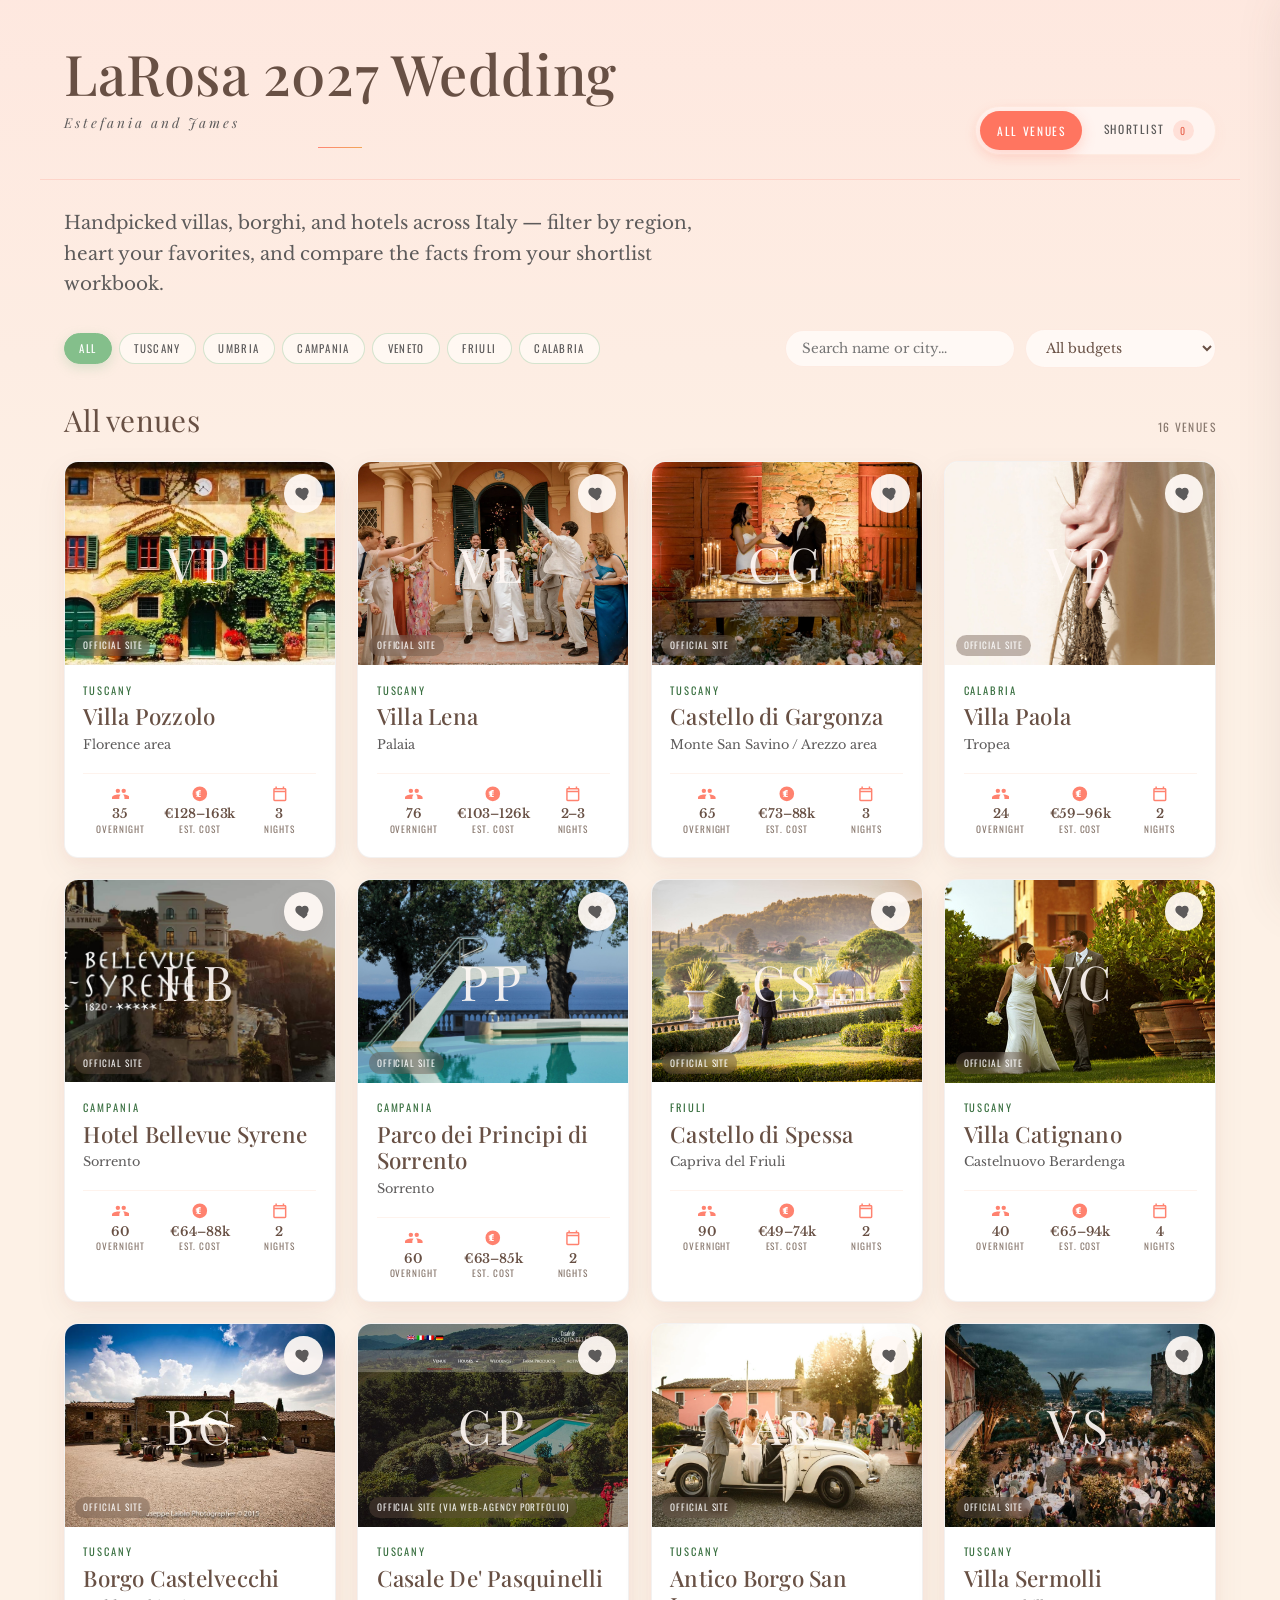
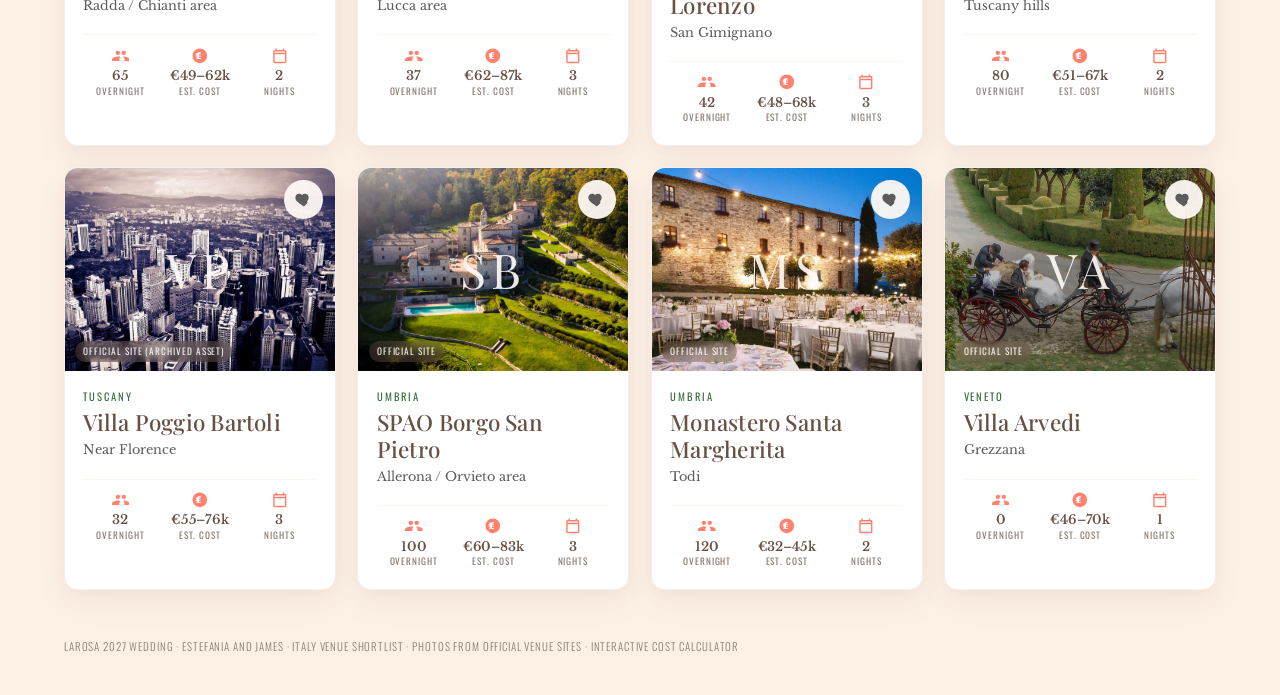
==== commit a99372b1: "Align site aesthetic with Villa Lena brand. Peach cream background, coral salmon and soft green acce" ====
--- a/Estefania_James_Italy_Venues_standalone.html
+++ b/Estefania_James_Italy_Venues_standalone.html
@@ -3,37 +3,44 @@
 <head>
   <meta charset="UTF-8" />
   <meta name="viewport" content="width=device-width, initial-scale=1" />
-  <meta name="theme-color" content="#faf6f1" />
+  <meta name="theme-color" content="#FDF1E6" />
   <title>LaRosa 2027 Wedding</title>
   <meta name="description" content="LaRosa 2027 Wedding — Italy venue shortlist for Estefania and James." />
   <link rel="preconnect" href="https://fonts.googleapis.com" />
   <link rel="preconnect" href="https://fonts.gstatic.com" crossorigin />
-  <link href="https://fonts.googleapis.com/css2?family=Cormorant+Garamond:ital,wght@0,400;0,500;0,600;1,400;1,500&family=DM+Sans:ital,opsz,wght@0,9..40,300;0,9..40,400;0,9..40,500;0,9..40,600;1,9..40,400&display=swap" rel="stylesheet" />
+  <link href="https://fonts.googleapis.com/css2?family=Libre+Baskerville:ital,wght@0,400;0,700;1,400&family=Oswald:wght@300;400;500&family=Playfair+Display:ital,wght@0,400;0,500;0,600;0,700;1,400;1,500&display=swap" rel="stylesheet" />
   <style>
 :root {
-  /* Warm Italian sunset / olive garden — airy bridal-editorial */
-  --cream: #faf6f1;
-  --cream-deep: #f2e6e0;
-  --blush: #f8e8ee;
-  --ink: #3a322c;
-  --ink-soft: #6a5d54;
-  --muted: #9a8b82;
-  --line: rgba(58, 50, 44, 0.10);
-  --coral: #e07a5f;
-  --coral-deep: #c9654a;
-  --rose: #e8a0bf;
-  --rose-soft: #f3c5d8;
-  --sage: #7a9e7e;
-  --sage-soft: #b5cbb6;
-  --card: #fffcfa;
-  --shadow: 0 14px 36px rgba(224, 122, 95, 0.07), 0 6px 18px rgba(122, 158, 126, 0.05);
-  --radius: 22px;
-  --serif: "Cormorant Garamond", Georgia, "Times New Roman", serif;
-  --sans: "DM Sans", system-ui, -apple-system, sans-serif;
-  /* Aliases so older tokens still resolve */
+  /* Villa Lena brand — warm peach cream, coral salmon, soft mint */
+  --cream: #FDF1E6;
+  --cream-deep: #ffe4e0;
+  --peach-wash: #ffddd7;
+  --soft-peach: #F8C6AF;
+  --yellow-wash: #FFFFAB;
+  --blush: #ffddd7;
+  --ink: #685044;
+  --ink-soft: #5d5b5b;
+  --muted: #8a7a70;
+  --line: rgba(104, 80, 68, 0.12);
+  --coral: #FF7560;
+  --coral-deep: #e86550;
+  --orange: #F19940;
+  --rose: #F8C6AF;
+  --rose-soft: #ffddd7;
+  --sage: #84BF8B;
+  --sage-deep: #3a7041;
+  --sage-soft: #b8d9bc;
+  --card: #fff9f5;
+  --shadow: 0 12px 32px rgba(104, 80, 68, 0.07), 0 4px 14px rgba(255, 117, 96, 0.05);
+  --radius: 14px;
+  --serif: "Playfair Display", Georgia, "Times New Roman", serif;
+  --body: "Libre Baskerville", Georgia, "Times New Roman", serif;
+  --ui: "Oswald", system-ui, -apple-system, sans-serif;
+  --sans: var(--ui);
+  /* Aliases */
   --terracotta: var(--coral);
   --terracotta-deep: var(--coral-deep);
-  --gold: var(--rose);
+  --gold: var(--orange);
 }
 
 *, *::before, *::after { box-sizing: border-box; }
@@ -44,12 +51,10 @@
   margin: 0;
   min-height: 100vh;
   background:
-    radial-gradient(ellipse 80% 50% at 10% -10%, rgba(232, 160, 191, 0.28), transparent 55%),
-    radial-gradient(ellipse 70% 45% at 95% 5%, rgba(122, 158, 126, 0.18), transparent 50%),
-    radial-gradient(ellipse 60% 40% at 70% 100%, rgba(224, 122, 95, 0.10), transparent 55%),
+    linear-gradient(180deg, rgba(255, 221, 215, 0.45) 0%, transparent 28%),
     var(--cream);
   color: var(--ink);
-  font-family: var(--sans);
+  font-family: var(--body);
   font-weight: 400;
   font-size: 15px;
   line-height: 1.6;
@@ -61,7 +66,7 @@
   position: fixed;
   inset: 0;
   z-index: 0;
-  opacity: 0.12;
+  opacity: 0.06;
   background-image: url("data:image/svg+xml,%3Csvg viewBox='0 0 200 200' xmlns='http://www.w3.org/2000/svg'%3E%3Cfilter id='n'%3E%3CfeTurbulence type='fractalNoise' baseFrequency='0.9' numOctaves='3' stitchTiles='stitch'/%3E%3C/filter%3E%3Crect width='100%25' height='100%25' filter='url(%23n)'/%3E%3C/svg%3E");
   mix-blend-mode: soft-light;
 }
@@ -92,25 +97,26 @@
   padding: 2.75rem 1.5rem 1.5rem;
   max-width: 1200px;
   margin: 0 auto;
-  border-bottom: 1px solid rgba(232, 160, 191, 0.28);
+  border-bottom: 1px solid rgba(255, 117, 96, 0.18);
 }
 
 .eyebrow {
   margin: 0 0 0.35rem;
+  font-family: var(--ui);
   font-size: 0.68rem;
   letter-spacing: 0.24em;
   text-transform: uppercase;
   color: var(--muted);
-  font-weight: 500;
+  font-weight: 400;
 }
 
 .brand h1 {
   margin: 0;
   font-family: var(--serif);
-  font-weight: 400;
-  font-size: clamp(2.6rem, 6vw, 3.85rem);
-  line-height: 1.02;
-  letter-spacing: 0.02em;
+  font-weight: 500;
+  font-size: clamp(2.4rem, 5.5vw, 3.5rem);
+  line-height: 1.05;
+  letter-spacing: 0.01em;
   color: var(--ink);
 }
 
@@ -124,10 +130,10 @@
   margin: 0.55rem 0 0;
   color: var(--ink-soft);
   font-family: var(--serif);
-  font-size: 0.95rem;
+  font-size: 0.85rem;
   font-weight: 400;
   font-style: italic;
-  letter-spacing: 0.18em;
+  letter-spacing: 0.22em;
   text-transform: none;
 }
 
@@ -136,7 +142,7 @@
   width: 2.75rem;
   height: 1px;
   margin-top: 0.85rem;
-  background: linear-gradient(90deg, var(--coral), var(--rose), var(--sage));
+  background: linear-gradient(90deg, var(--coral), var(--orange));
   border: 0;
   opacity: 0.85;
 }
@@ -145,10 +151,10 @@
   display: inline-flex;
   gap: 0.3rem;
   padding: 0.28rem;
-  background: rgba(255, 252, 250, 0.72);
-  border: 1px solid rgba(232, 160, 191, 0.22);
+  background: rgba(255, 249, 245, 0.72);
+  border: 1px solid rgba(248, 198, 175, 0.22);
   border-radius: 999px;
-  box-shadow: 0 4px 16px rgba(224, 122, 95, 0.05);
+  box-shadow: 0 4px 16px rgba(255, 117, 96, 0.05);
 }
 
 .tab {
@@ -156,9 +162,11 @@
   border: 0;
   background: transparent;
   color: var(--ink-soft);
-  font-family: var(--sans);
-  font-size: 0.82rem;
-  font-weight: 500;
+  font-family: var(--ui);
+  font-size: 0.72rem;
+  font-weight: 400;
+  letter-spacing: 0.14em;
+  text-transform: uppercase;
   padding: 0.55rem 1.05rem;
   border-radius: 999px;
   cursor: pointer;
@@ -168,7 +176,7 @@
 .tab.is-active {
   background: var(--coral);
   color: #fff;
-  box-shadow: 0 4px 14px rgba(224, 122, 95, 0.28);
+  box-shadow: 0 4px 14px rgba(255, 117, 96, 0.28);
 }
 
 .badge {
@@ -179,10 +187,11 @@
   margin-left: 0.25rem;
   padding: 0 0.35rem;
   border-radius: 999px;
-  background: var(--rose);
+  background: var(--orange);
   color: #fff;
-  font-size: 0.68rem;
-  font-weight: 600;
+  font-family: var(--ui);
+  font-size: 0.62rem;
+  font-weight: 400;
   vertical-align: middle;
 }
 
@@ -192,7 +201,7 @@
 }
 
 .tab:not(.is-active) .badge {
-  background: rgba(232, 160, 191, 0.28);
+  background: rgba(255, 117, 96, 0.16);
   color: var(--coral-deep);
 }
 
@@ -205,10 +214,10 @@
 .hero-copy {
   margin: 0;
   max-width: 42rem;
-  font-family: var(--serif);
-  font-size: clamp(1.15rem, 2.3vw, 1.4rem);
+  font-family: var(--body);
+  font-size: clamp(1.0rem, 2vw, 1.15rem);
   font-weight: 400;
-  line-height: 1.45;
+  line-height: 1.65;
   color: var(--ink-soft);
 }
 
@@ -231,13 +240,14 @@
 
 .chip {
   appearance: none;
-  border: 1px solid rgba(122, 158, 126, 0.28);
-  background: rgba(255, 252, 250, 0.7);
+  border: 1px solid rgba(132, 191, 139, 0.35);
+  background: rgba(255, 249, 245, 0.85);
   color: var(--ink-soft);
-  font-family: var(--sans);
-  font-size: 0.76rem;
-  font-weight: 500;
-  letter-spacing: 0.02em;
+  font-family: var(--ui);
+  font-size: 0.68rem;
+  font-weight: 400;
+  letter-spacing: 0.12em;
+  text-transform: uppercase;
   padding: 0.42rem 0.9rem;
   border-radius: 999px;
   cursor: pointer;
@@ -245,16 +255,16 @@
 }
 
 .chip:hover {
-  border-color: var(--sage);
-  color: var(--ink);
-  background: rgba(122, 158, 126, 0.08);
+  border-color: var(--sage-deep);
+  color: var(--sage-deep);
+  background: rgba(132, 191, 139, 0.12);
 }
 
 .chip.is-active {
   background: var(--sage);
   border-color: var(--sage);
   color: #fff;
-  box-shadow: 0 4px 12px rgba(122, 158, 126, 0.25);
+  box-shadow: 0 4px 12px rgba(132, 191, 139, 0.28);
 }
 
 .toolbar-right {
@@ -266,11 +276,11 @@
 
 .search-wrap input,
 #band-filter {
-  font-family: var(--sans);
+  font-family: var(--body);
   font-size: 0.84rem;
   color: var(--ink);
   background: var(--card);
-  border: 1px solid rgba(232, 160, 191, 0.28);
+  border: 1px solid rgba(248, 198, 175, 0.28);
   border-radius: 999px;
   padding: 0.55rem 1rem;
   outline: none;
@@ -284,7 +294,7 @@
 .search-wrap input:focus,
 #band-filter:focus {
   border-color: var(--coral);
-  box-shadow: 0 0 0 3px rgba(224, 122, 95, 0.16);
+  box-shadow: 0 0 0 3px rgba(255, 117, 96, 0.16);
 }
 
 .layout {
@@ -311,10 +321,12 @@
 
 #result-count {
   margin: 0;
+  font-family: var(--ui);
   color: var(--muted);
-  font-size: 0.78rem;
-  letter-spacing: 0.06em;
+  font-size: 0.72rem;
+  letter-spacing: 0.12em;
   text-transform: uppercase;
+  font-weight: 400;
 }
 
 .cards {
@@ -325,8 +337,8 @@
 
 .card {
   position: relative;
-  background: var(--card);
-  border: 1px solid rgba(232, 160, 191, 0.22);
+  background: #fff;
+  border: 1px solid rgba(104, 80, 68, 0.08);
   border-radius: var(--radius);
   overflow: hidden;
   box-shadow: var(--shadow);
@@ -338,14 +350,14 @@
 
 .card:hover {
   transform: translateY(-4px);
-  border-color: rgba(224, 122, 95, 0.28);
-  box-shadow: 0 20px 48px rgba(224, 122, 95, 0.10), 0 8px 22px rgba(122, 158, 126, 0.08);
+  border-color: rgba(255, 117, 96, 0.28);
+  box-shadow: 0 20px 48px rgba(255, 117, 96, 0.10), 0 8px 22px rgba(132, 191, 139, 0.08);
 }
 
 .card-media {
   position: relative;
   aspect-ratio: 4 / 3;
-  background: linear-gradient(145deg, #f3c5d8, #e07a5f 42%, #7a9e7e);
+  background: linear-gradient(145deg, #F8C6AF, #FF7560 45%, #F19940);
   overflow: hidden;
 }
 
@@ -364,7 +376,7 @@
   font-family: var(--serif);
   font-size: 3rem;
   font-weight: 400;
-  color: rgba(255, 252, 250, 0.92);
+  color: rgba(255, 249, 245, 0.92);
   letter-spacing: 0.1em;
 }
 
@@ -372,11 +384,13 @@
   position: absolute;
   left: 0.65rem;
   bottom: 0.55rem;
-  font-size: 0.6rem;
-  letter-spacing: 0.06em;
+  font-family: var(--ui);
+  font-size: 0.58rem;
+  letter-spacing: 0.1em;
   text-transform: uppercase;
+  font-weight: 400;
   color: rgba(255,255,255,0.9);
-  background: rgba(58, 50, 44, 0.4);
+  background: rgba(104, 80, 68, 0.4);
   backdrop-filter: blur(4px);
   padding: 0.2rem 0.5rem;
   border-radius: 999px;
@@ -391,12 +405,12 @@
   height: 2.4rem;
   border: 0;
   border-radius: 50%;
-  background: rgba(255, 252, 250, 0.94);
+  background: rgba(255, 249, 245, 0.94);
   color: var(--ink-soft);
   cursor: pointer;
   display: grid;
   place-items: center;
-  box-shadow: 0 6px 16px rgba(58, 50, 44, 0.1);
+  box-shadow: 0 6px 16px rgba(104, 80, 68, 0.1);
   transition: transform 0.15s, color 0.15s, background 0.15s, box-shadow 0.15s;
 }
 
@@ -404,7 +418,7 @@
 .heart.is-on {
   color: var(--coral);
   background: #fff;
-  box-shadow: 0 6px 18px rgba(224, 122, 95, 0.22);
+  box-shadow: 0 6px 18px rgba(255, 117, 96, 0.22);
 }
 .heart svg { width: 1.1rem; height: 1.1rem; fill: currentColor; }
 
@@ -418,11 +432,12 @@
 
 .card-region {
   margin: 0;
+  font-family: var(--ui);
   font-size: 0.66rem;
   letter-spacing: 0.18em;
   text-transform: uppercase;
-  color: var(--sage);
-  font-weight: 600;
+  color: var(--sage-deep);
+  font-weight: 400;
 }
 
 .card-body h3 {
@@ -437,7 +452,8 @@
 .card-loc {
   margin: 0;
   color: var(--ink-soft);
-  font-size: 0.86rem;
+  font-family: var(--body);
+  font-size: 0.8rem;
   font-weight: 400;
 }
 
@@ -447,7 +463,7 @@
   gap: 0.35rem;
   margin-top: 0.8rem;
   padding-top: 0.7rem;
-  border-top: 1px solid rgba(232, 160, 191, 0.22);
+  border-top: 1px solid rgba(248, 198, 175, 0.22);
 }
 
 .stat-icon {
@@ -477,11 +493,12 @@
 
 .stat-icon span {
   display: block;
+  font-family: var(--ui);
   font-size: 0.58rem;
-  letter-spacing: 0.06em;
+  letter-spacing: 0.1em;
   text-transform: uppercase;
   color: var(--muted);
-  font-weight: 500;
+  font-weight: 400;
 }
 
 .pill {
@@ -496,9 +513,9 @@
 .empty {
   text-align: center;
   padding: 3.5rem 1.5rem;
-  border: 1px dashed rgba(122, 158, 126, 0.35);
+  border: 1px dashed rgba(132, 191, 139, 0.35);
   border-radius: var(--radius);
-  background: rgba(255, 252, 250, 0.65);
+  background: rgba(255, 249, 245, 0.65);
 }
 
 .empty-title {
@@ -520,8 +537,11 @@
   margin: 0 auto;
   padding: 0 1.5rem 2.5rem;
   color: var(--muted);
-  font-size: 0.74rem;
-  letter-spacing: 0.02em;
+  font-family: var(--ui);
+  font-size: 0.68rem;
+  letter-spacing: 0.08em;
+  text-transform: uppercase;
+  font-weight: 300;
 }
 
 .site-footer p { margin: 0; }
@@ -530,7 +550,7 @@
 .overlay {
   position: fixed;
   inset: 0;
-  background: rgba(58, 50, 44, 0.38);
+  background: rgba(104, 80, 68, 0.38);
   backdrop-filter: blur(4px);
   z-index: 40;
   opacity: 0;
@@ -546,12 +566,12 @@
   height: 100%;
   width: min(540px, 100%);
   background:
-    radial-gradient(ellipse 90% 40% at 100% 0%, rgba(232, 160, 191, 0.18), transparent 50%),
+    linear-gradient(180deg, rgba(255, 221, 215, 0.35) 0%, transparent 30%),
     var(--cream);
   z-index: 50;
   transform: translateX(105%);
   transition: transform 0.3s cubic-bezier(0.22, 1, 0.36, 1);
-  box-shadow: -18px 0 50px rgba(58, 50, 44, 0.14);
+  box-shadow: -18px 0 50px rgba(104, 80, 68, 0.14);
   display: flex;
   flex-direction: column;
 }
@@ -567,12 +587,12 @@
   height: 2.4rem;
   border: 0;
   border-radius: 50%;
-  background: rgba(255, 252, 250, 0.94);
+  background: rgba(255, 249, 245, 0.94);
   color: var(--ink);
   font-size: 1.5rem;
   line-height: 1;
   cursor: pointer;
-  box-shadow: 0 4px 14px rgba(58, 50, 44, 0.1);
+  box-shadow: 0 4px 14px rgba(104, 80, 68, 0.1);
   transition: background 0.15s, transform 0.15s;
 }
 
@@ -590,7 +610,7 @@
 .drawer-hero {
   position: relative;
   aspect-ratio: 16 / 10;
-  background: linear-gradient(145deg, #f3c5d8, #e07a5f 42%, #7a9e7e);
+  background: linear-gradient(145deg, #F8C6AF, #FF7560 45%, #F19940);
 }
 
 .drawer-hero img {
@@ -608,7 +628,7 @@
   font-family: var(--serif);
   font-size: 4rem;
   font-weight: 400;
-  color: rgba(255, 252, 250, 0.92);
+  color: rgba(255, 249, 245, 0.92);
 }
 
 .drawer-hero .credit {
@@ -619,7 +639,7 @@
   letter-spacing: 0.06em;
   text-transform: uppercase;
   color: rgba(255,255,255,0.9);
-  background: rgba(58, 50, 44, 0.4);
+  background: rgba(104, 80, 68, 0.4);
   padding: 0.25rem 0.55rem;
   border-radius: 999px;
 }
@@ -628,11 +648,12 @@
 
 .drawer-kicker {
   margin: 0 0 0.35rem;
+  font-family: var(--ui);
   font-size: 0.68rem;
   letter-spacing: 0.2em;
   text-transform: uppercase;
-  color: var(--sage);
-  font-weight: 600;
+  color: var(--sage-deep);
+  font-weight: 400;
 }
 
 #drawer-title,
@@ -660,13 +681,15 @@
 
 .btn {
   appearance: none;
-  border: 1px solid rgba(232, 160, 191, 0.3);
+  border: 1px solid rgba(255, 117, 96, 0.35);
   background: var(--card);
   color: var(--ink);
-  font-family: var(--sans);
-  font-size: 0.82rem;
-  font-weight: 500;
-  padding: 0.55rem 1.05rem;
+  font-family: var(--ui);
+  font-size: 0.72rem;
+  font-weight: 400;
+  letter-spacing: 0.12em;
+  text-transform: uppercase;
+  padding: 0.6rem 1.15rem;
   border-radius: 999px;
   cursor: pointer;
   text-decoration: none;
@@ -678,14 +701,14 @@
 
 .btn:hover {
   border-color: var(--coral);
-  box-shadow: 0 4px 12px rgba(224, 122, 95, 0.12);
+  box-shadow: 0 4px 12px rgba(255, 117, 96, 0.12);
 }
 
 .btn-primary {
   background: var(--coral);
   border-color: var(--coral);
   color: #fff;
-  box-shadow: 0 4px 14px rgba(224, 122, 95, 0.25);
+  box-shadow: 0 4px 14px rgba(255, 117, 96, 0.25);
 }
 
 .btn-primary:hover {
@@ -696,8 +719,8 @@
 
 .btn-heart.is-on {
   color: var(--coral);
-  border-color: rgba(224, 122, 95, 0.4);
-  background: rgba(224, 122, 95, 0.08);
+  border-color: rgba(255, 117, 96, 0.4);
+  background: rgba(255, 117, 96, 0.08);
 }
 
 .stats {
@@ -709,17 +732,19 @@
 
 .stat {
   background: var(--card);
-  border: 1px solid rgba(232, 160, 191, 0.22);
+  border: 1px solid rgba(248, 198, 175, 0.22);
   border-radius: 16px;
   padding: 0.8rem 0.9rem;
-  box-shadow: 0 4px 12px rgba(122, 158, 126, 0.04);
+  box-shadow: 0 4px 12px rgba(132, 191, 139, 0.04);
 }
 
 .stat dt {
   margin: 0;
+  font-family: var(--ui);
   font-size: 0.64rem;
   letter-spacing: 0.14em;
   text-transform: uppercase;
+  font-weight: 400;
   color: var(--muted);
 }
 
@@ -734,7 +759,7 @@
 .section {
   margin-bottom: 1.25rem;
   padding-top: 0.25rem;
-  border-top: 1px solid rgba(232, 160, 191, 0.22);
+  border-top: 1px solid rgba(248, 198, 175, 0.22);
 }
 
 .section h3 {
@@ -748,7 +773,9 @@
 .section li {
   margin: 0 0 0.55rem;
   color: var(--ink-soft);
-  font-size: 0.9rem;
+  font-family: var(--body);
+  font-size: 0.88rem;
+  line-height: 1.65;
   white-space: pre-wrap;
 }
 
@@ -758,7 +785,7 @@
 }
 
 .callout {
-  background: rgba(224, 122, 95, 0.08);
+  background: rgba(255, 117, 96, 0.08);
   border-left: 3px solid var(--coral);
   padding: 0.85rem 1rem;
   border-radius: 0 14px 14px 0;
@@ -767,7 +794,9 @@
 
 .callout strong {
   display: block;
+  font-family: var(--ui);
   font-size: 0.68rem;
+  font-weight: 400;
   letter-spacing: 0.14em;
   text-transform: uppercase;
   color: var(--coral-deep);
@@ -776,12 +805,15 @@
 
 .confidence {
   display: inline-block;
-  font-size: 0.72rem;
-  font-weight: 600;
+  font-family: var(--ui);
+  font-size: 0.66rem;
+  font-weight: 400;
+  letter-spacing: 0.1em;
+  text-transform: uppercase;
   padding: 0.25rem 0.65rem;
   border-radius: 999px;
-  background: rgba(122, 158, 126, 0.14);
-  color: var(--sage);
+  background: rgba(132, 191, 139, 0.16);
+  color: var(--sage-deep);
 }
 
 body.drawer-open { overflow: hidden; }
@@ -795,8 +827,8 @@
 
 /* —— 60-guest cost + calculator —— */
 .cost-60 {
-  background: linear-gradient(180deg, rgba(224, 122, 95, 0.07), rgba(255, 252, 250, 0.92));
-  border: 1px solid rgba(232, 160, 191, 0.28);
+  background: linear-gradient(180deg, rgba(255, 117, 96, 0.07), rgba(255, 249, 245, 0.92));
+  border: 1px solid rgba(248, 198, 175, 0.28);
   border-radius: 18px;
   padding: 1.05rem 1.15rem 1.2rem;
   margin: 1.1rem 0;
@@ -818,8 +850,8 @@
 }
 
 .overflow-note {
-  background: rgba(232, 160, 191, 0.18);
-  border-left: 3px solid var(--rose);
+  background: rgba(255, 221, 215, 0.55);
+  border-left: 3px solid var(--orange);
   padding: 0.55rem 0.75rem;
   border-radius: 0 10px 10px 0;
   font-size: 0.86rem;
@@ -838,16 +870,17 @@
 .cost-table th, .cost-table td {
   text-align: left;
   padding: 0.4rem 0.35rem;
-  border-bottom: 1px solid rgba(232, 160, 191, 0.2);
+  border-bottom: 1px solid rgba(248, 198, 175, 0.2);
   vertical-align: top;
 }
 
 .cost-table th {
+  font-family: var(--ui);
   color: var(--muted);
-  font-weight: 500;
+  font-weight: 400;
   font-size: 0.68rem;
   text-transform: uppercase;
-  letter-spacing: 0.08em;
+  letter-spacing: 0.1em;
 }
 
 .cost-table td:last-child {
@@ -859,13 +892,15 @@
 .src-tag {
   display: inline-block;
   margin-left: 0.35rem;
-  font-size: 0.62rem;
-  color: var(--sage);
-  background: rgba(122, 158, 126, 0.12);
+  font-family: var(--ui);
+  font-size: 0.58rem;
+  color: var(--sage-deep);
+  background: rgba(132, 191, 139, 0.14);
   padding: 0.1rem 0.4rem;
   border-radius: 999px;
   text-transform: uppercase;
-  letter-spacing: 0.04em;
+  letter-spacing: 0.08em;
+  font-weight: 400;
 }
 
 .assumptions {
@@ -877,7 +912,7 @@
 
 .calc-panel {
   background: var(--card);
-  border: 1px solid rgba(232, 160, 191, 0.28);
+  border: 1px solid rgba(248, 198, 175, 0.28);
   border-radius: 18px;
   padding: 1.05rem 1.15rem 1.25rem;
   margin: 1rem 0 1.25rem;
@@ -911,10 +946,11 @@
   display: flex;
   flex-direction: column;
   gap: 0.35rem;
-  font-size: 0.74rem;
-  font-weight: 500;
+  font-family: var(--ui);
+  font-size: 0.68rem;
+  font-weight: 400;
   color: var(--ink-soft);
-  letter-spacing: 0.04em;
+  letter-spacing: 0.1em;
   text-transform: uppercase;
 }
 
@@ -926,7 +962,7 @@
   text-transform: none;
   letter-spacing: 0;
   color: var(--ink);
-  border: 1px solid rgba(232, 160, 191, 0.3);
+  border: 1px solid rgba(248, 198, 175, 0.3);
   border-radius: 12px;
   padding: 0.5rem 0.7rem;
   background: #fff;
@@ -956,25 +992,27 @@
   background: var(--cream);
   border-radius: 14px;
   padding: 0.7rem 0.85rem;
-  border: 1px solid rgba(232, 160, 191, 0.22);
+  border: 1px solid rgba(248, 198, 175, 0.22);
 }
 
 .calc-total.primary {
   grid-column: 1 / -1;
-  background: rgba(224, 122, 95, 0.1);
-  border-color: rgba(224, 122, 95, 0.28);
+  background: rgba(255, 117, 96, 0.1);
+  border-color: rgba(255, 117, 96, 0.28);
 }
 
 .calc-total.host {
-  background: rgba(122, 158, 126, 0.12);
-  border-color: rgba(122, 158, 126, 0.28);
+  background: rgba(132, 191, 139, 0.12);
+  border-color: rgba(132, 191, 139, 0.28);
 }
 
 .calc-total .label {
   display: block;
+  font-family: var(--ui);
   font-size: 0.64rem;
   text-transform: uppercase;
-  letter-spacing: 0.1em;
+  letter-spacing: 0.12em;
+  font-weight: 400;
   color: var(--muted);
   margin-bottom: 0.2rem;
 }
@@ -1018,7 +1056,7 @@
   justify-content: space-between;
   gap: 1rem;
   padding: 0.28rem 0;
-  border-bottom: 1px solid rgba(232, 160, 191, 0.2);
+  border-bottom: 1px solid rgba(248, 198, 175, 0.2);
   color: var(--ink-soft);
 }
 
@@ -1027,7 +1065,7 @@
   display: flex;
   flex-direction: column;
   gap: 0;
-  background: #3a322c;
+  background: #685044;
 }
 
 .drawer-gallery .drawer-hero {
@@ -1042,7 +1080,7 @@
   overflow-x: auto;
   -webkit-overflow-scrolling: touch;
   scrollbar-width: thin;
-  background: rgba(58, 50, 44, 0.94);
+  background: rgba(104, 80, 68, 0.94);
 }
 
 .gallery-thumb {
@@ -1056,7 +1094,7 @@
   width: 4.4rem;
   height: 3.1rem;
   cursor: pointer;
-  background: #6a5d54;
+  background: #5d5b5b;
   opacity: 0.72;
   transition: opacity 0.15s ease, border-color 0.15s ease;
 }
@@ -1071,7 +1109,7 @@
 .gallery-thumb.is-active,
 .gallery-thumb:hover {
   opacity: 1;
-  border-color: var(--rose);
+  border-color: var(--coral);
 }
 
 @media (max-width: 560px) {
@@ -1085,13 +1123,13 @@
 }
 
 .btn-brochure {
-  background: rgba(122, 158, 126, 0.14);
-  border-color: rgba(122, 158, 126, 0.4);
+  background: rgba(132, 191, 139, 0.14);
+  border-color: rgba(132, 191, 139, 0.4);
   color: var(--ink);
 }
 
 .btn-brochure:hover {
-  background: rgba(122, 158, 126, 0.24);
+  background: rgba(132, 191, 139, 0.24);
   border-color: var(--sage);
 }
 
@@ -1104,31 +1142,33 @@
 
 .brochure-label {
   display: inline-block;
+  font-family: var(--ui);
   font-size: 0.64rem;
   letter-spacing: 0.12em;
   text-transform: uppercase;
   color: var(--muted);
-  font-weight: 600;
+  font-weight: 400;
   margin-right: 0.35rem;
 }
 
 /* —— Notes —— */
 .notes-section {
   background: var(--card);
-  border: 1px solid rgba(232, 160, 191, 0.28);
+  border: 1px solid rgba(248, 198, 175, 0.28);
   border-radius: 18px;
   padding: 0.9rem 1.05rem 1.05rem;
   margin: 0 0 1.1rem;
-  box-shadow: 0 4px 14px rgba(232, 160, 191, 0.06);
+  box-shadow: 0 4px 14px rgba(248, 198, 175, 0.06);
 }
 
 .notes-section h3 { margin-top: 0; }
 
 .notes-label {
   display: block;
-  font-size: 0.72rem;
-  font-weight: 500;
-  letter-spacing: 0.06em;
+  font-family: var(--ui);
+  font-size: 0.68rem;
+  font-weight: 400;
+  letter-spacing: 0.14em;
   text-transform: uppercase;
   color: var(--ink-soft);
   margin-bottom: 0.4rem;
@@ -1138,20 +1178,20 @@
   width: 100%;
   min-height: 6.5rem;
   resize: vertical;
-  font: inherit;
-  font-size: 0.9rem;
+  font-family: var(--body);
+  font-size: 0.88rem;
   line-height: 1.5;
   color: var(--ink);
   background: #fff;
-  border: 1px solid rgba(232, 160, 191, 0.3);
+  border: 1px solid rgba(248, 198, 175, 0.3);
   border-radius: 14px;
   padding: 0.75rem 0.85rem;
   box-sizing: border-box;
 }
 
 .venue-notes:focus {
-  outline: 2px solid rgba(224, 122, 95, 0.3);
-  border-color: rgba(224, 122, 95, 0.45);
+  outline: 2px solid rgba(255, 117, 96, 0.3);
+  border-color: rgba(255, 117, 96, 0.45);
 }
 
 .notes-hint {
@@ -1166,21 +1206,22 @@
   top: 0.75rem;
   left: 0.75rem;
   z-index: 2;
+  font-family: var(--ui);
   font-size: 0.62rem;
-  font-weight: 600;
-  letter-spacing: 0.1em;
+  font-weight: 400;
+  letter-spacing: 0.12em;
   text-transform: uppercase;
   color: #fff;
   background: var(--sage);
   padding: 0.22rem 0.55rem;
   border-radius: 999px;
-  box-shadow: 0 4px 12px rgba(122, 158, 126, 0.28);
+  box-shadow: 0 4px 12px rgba(132, 191, 139, 0.28);
   pointer-events: none;
 }
 
 .card { position: relative; }
 
-</style>
+  </style>
 </head>
 <body>
   <div class="grain" aria-hidden="true"></div>
@@ -1243,7 +1284,6 @@
     <button class="drawer-close" id="drawer-close" aria-label="Close details">&times;</button>
     <div class="drawer-scroll" id="drawer-content"></div>
   </aside>
-
   <script>
 window.__EJ_VENUES__ = {
   "meta": {
@@ -1263,7 +1303,7 @@
       "minGuests": 20,
       "maxGuests": 150
     },
-    "themeColor": "#faf6f1"
+    "themeColor": "#FDF1E6"
   },
   "venues": [
     {
@@ -3566,6 +3606,7 @@
     }
   ]
 };
+
 (() => {
   const STORAGE_KEY = "ej-italy-shortlist-v1";
   const CALC_KEY = "ej-italy-calc-defaults-v1";
@@ -4478,7 +4519,7 @@
       renderChips();
       renderCards();
     } catch (err) {
-      els.cards.innerHTML = `<p style="color:#c9654a">Could not load venue data. Open this site via a local server or host so <code>data/venues.json</code> can load.</p>`;
+      els.cards.innerHTML = `<p style="color:#FF7560">Could not load venue data. Open this site via a local server or host so <code>data/venues.json</code> can load.</p>`;
       console.error(err);
     }
   }
@@ -4486,6 +4527,6 @@
   init();
 })();
 
-</script>
+  </script>
 </body>
 </html>
